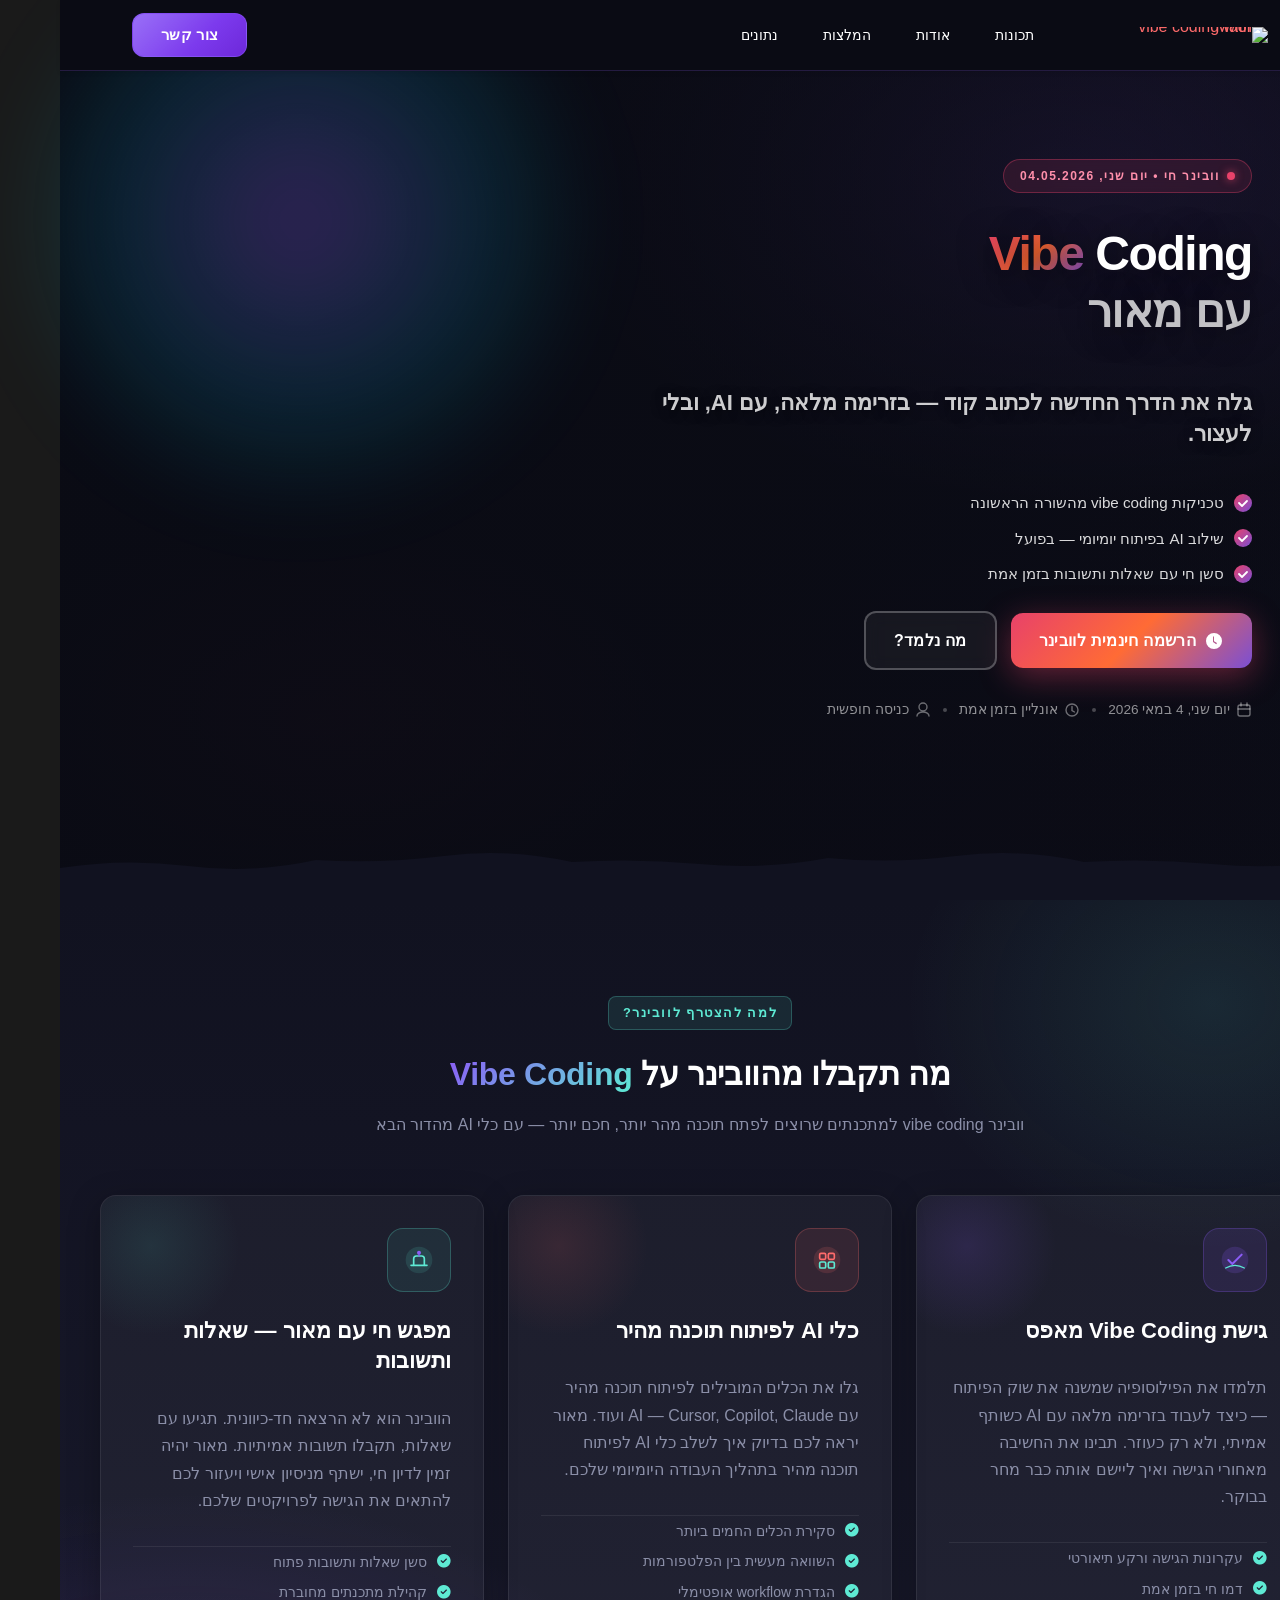
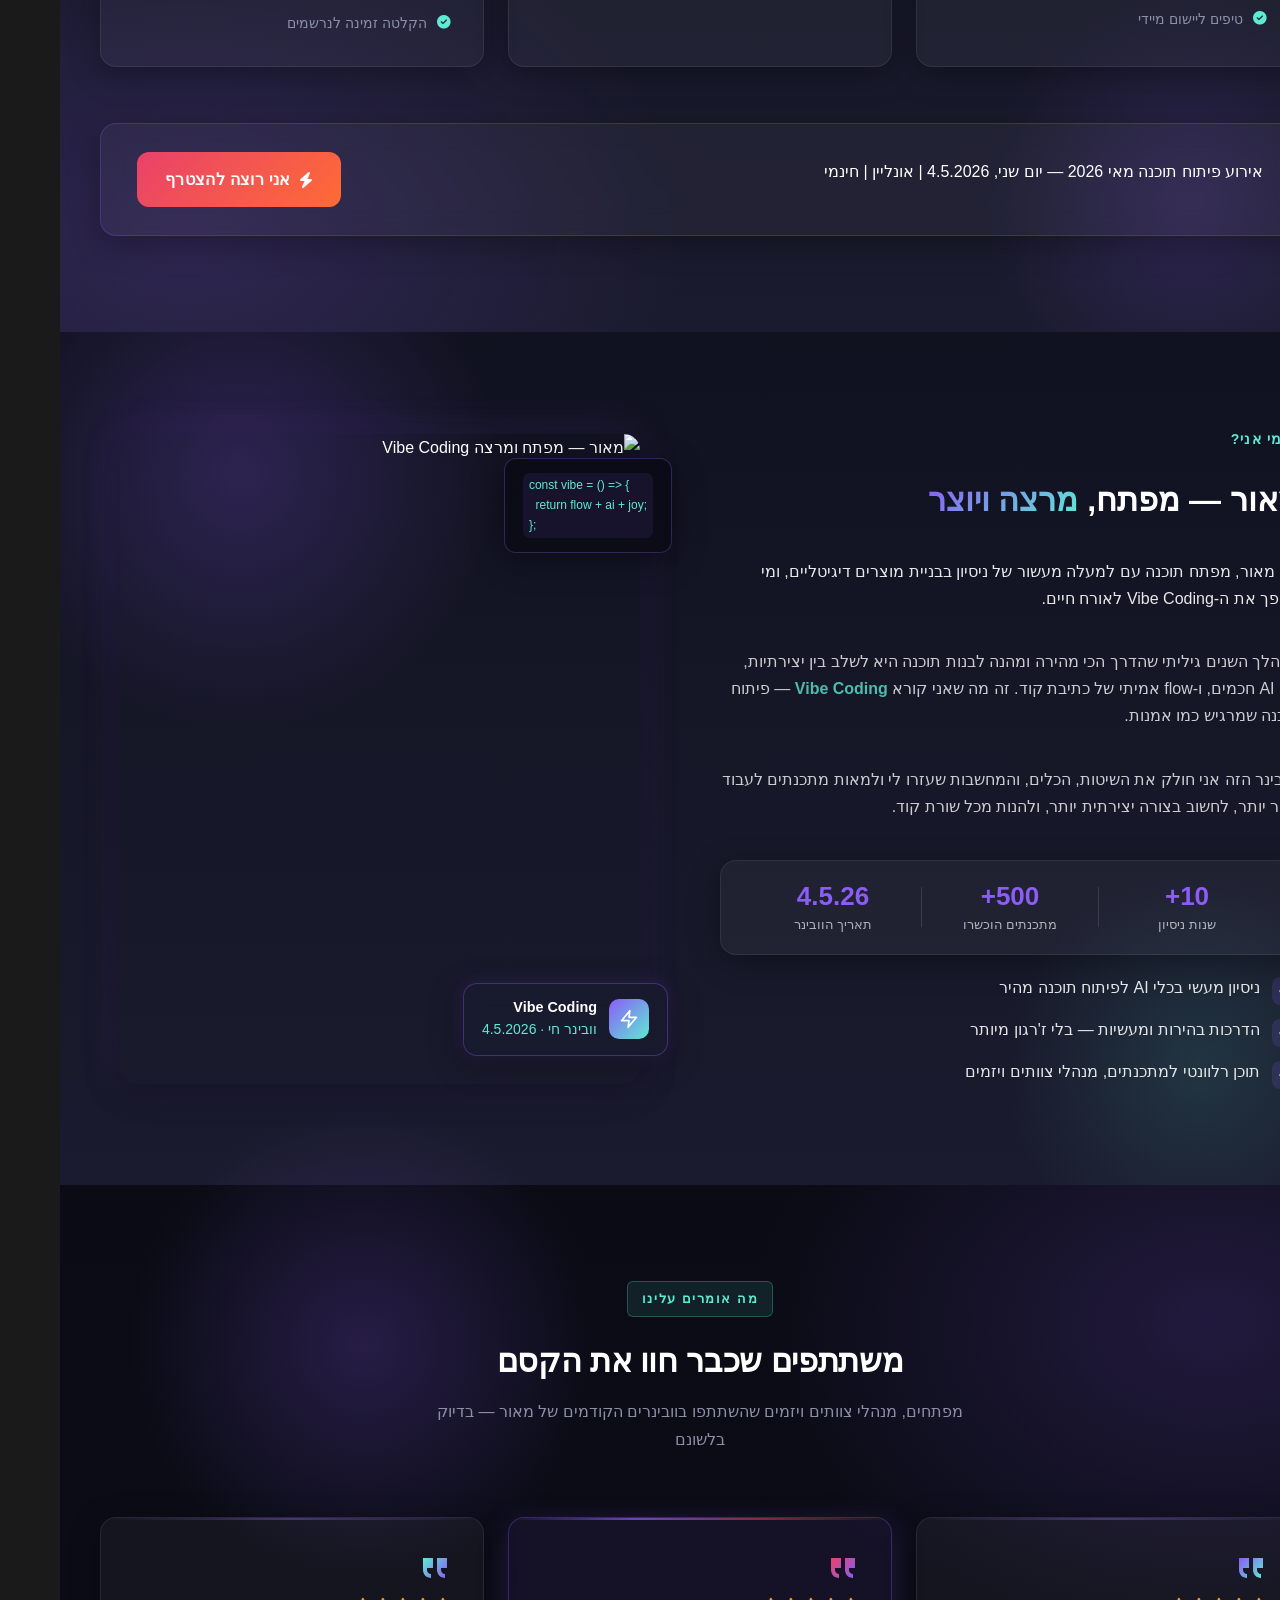
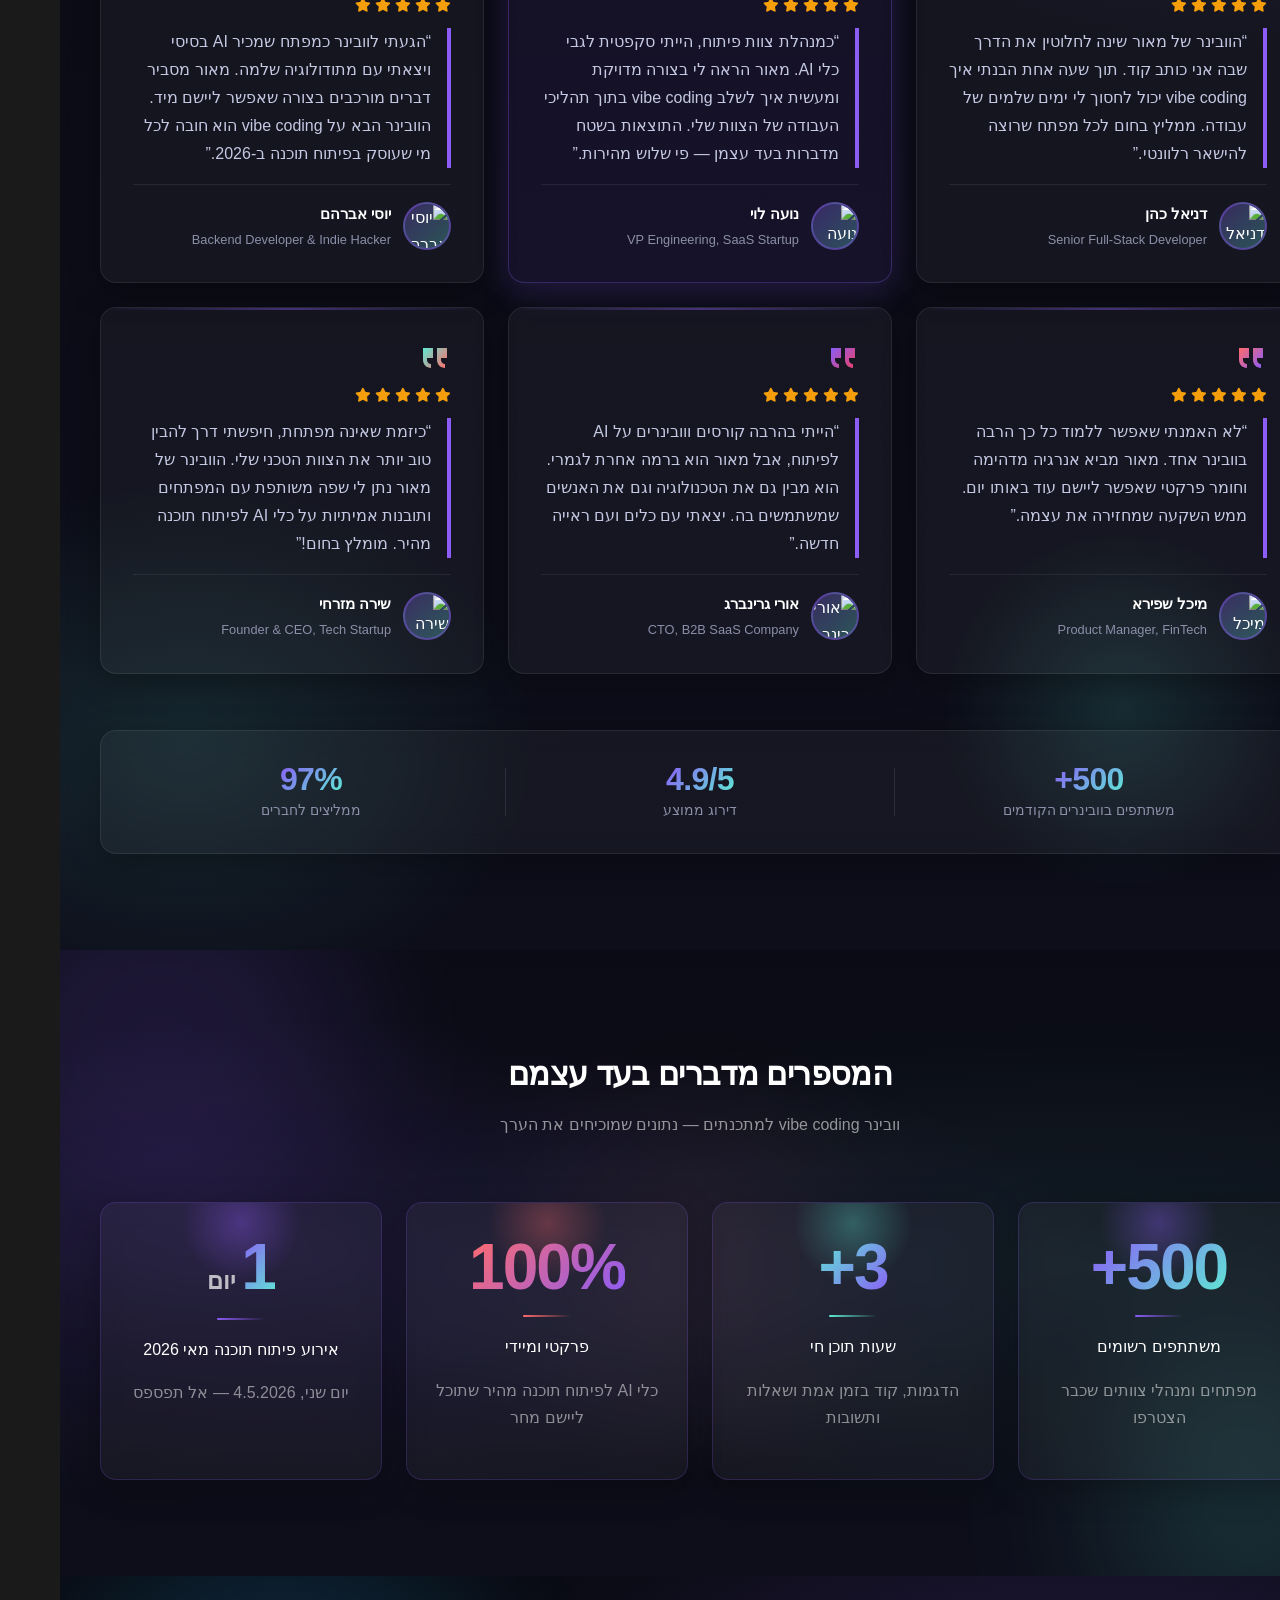
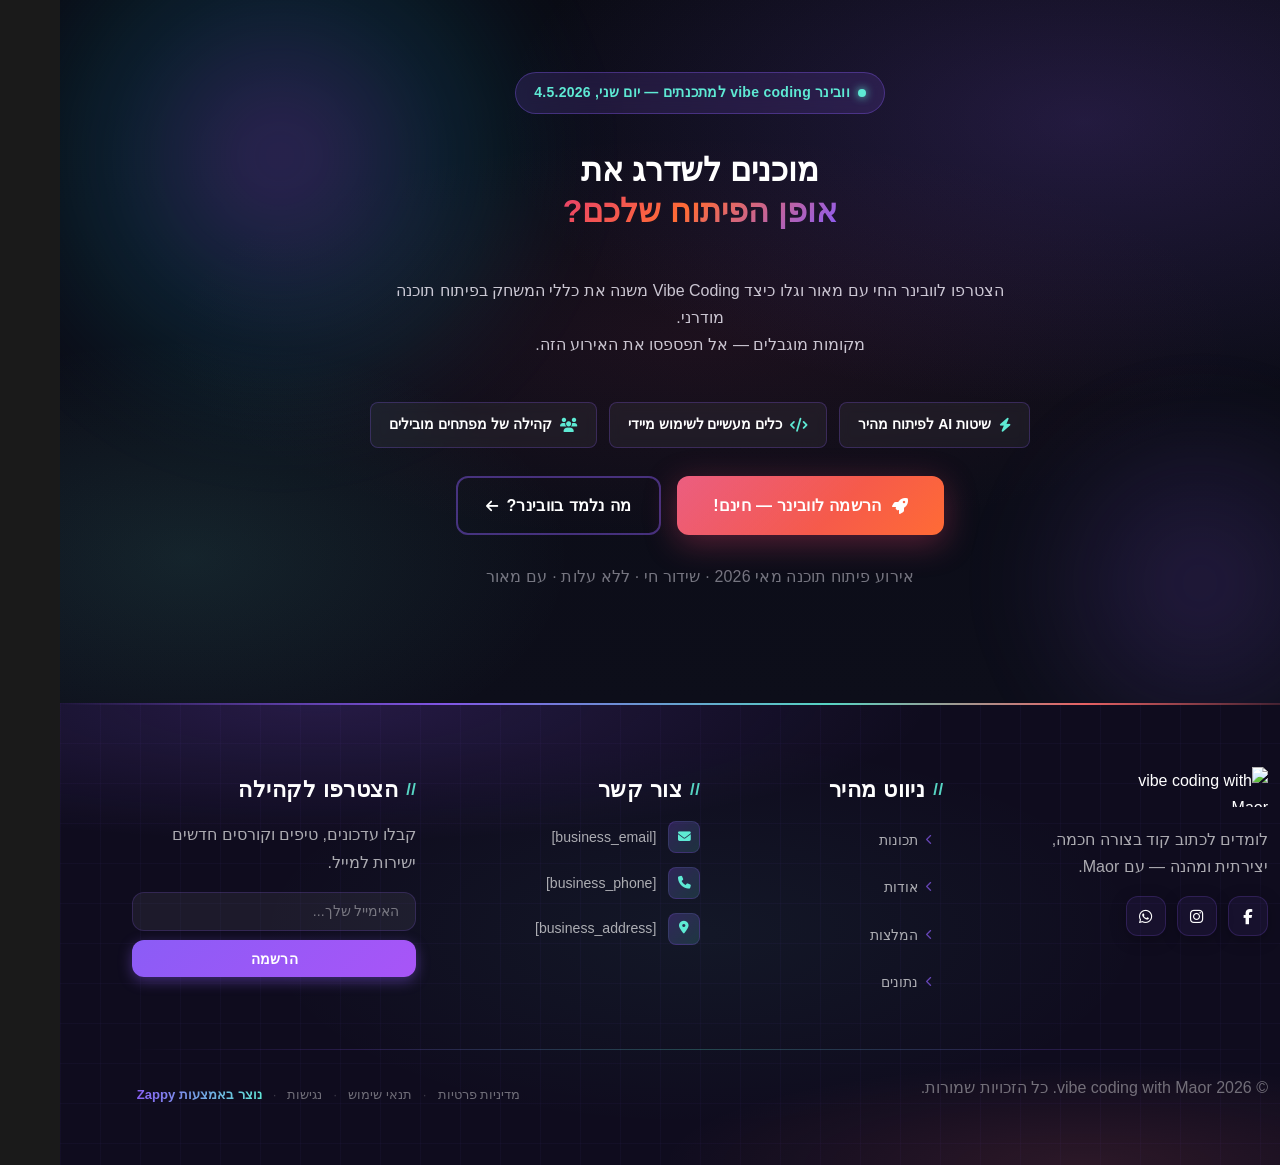
==== index.html @ a0b82d30 "Background sync: Progressive GitHub Sync" ====
<!DOCTYPE html>
<html lang="he" dir="rtl">
<head>
    <meta charset="UTF-8">
    <meta name="viewport" content="width=device-width, initial-scale=1.0">
    <meta name="robots" content="index, follow">
    <title>וובינר vibe coding למתכנתים — vibe coding with Maor</title>
    <meta name="description" content="A landing page for a live online webinar about &#39;Vibe Coding&#39; — a modern, trending approach to software development. The event takes place on Monday, May 4th, 20">
    <meta name="keywords" content="וובינר vibe coding למתכנתים, אירוע פיתוח תוכנה מאי 2026, וובינר פיתוח תוכנה למנהלי צוותים, כלי AI לפיתוח תוכנה מהיר">
    
    <!-- Favicons -->
    <link rel="icon" type="image/x-icon" href="/assets/favicon.ico">
    <link rel="icon" type="image/png" sizes="16x16" href="/assets/favicon-16x16.png">
    <link rel="icon" type="image/png" sizes="32x32" href="/assets/favicon-32x32.png">
    <link rel="icon" type="image/png" sizes="48x48" href="/assets/favicon-48x48.png">
    <link rel="icon" type="image/png" sizes="192x192" href="/assets/favicon-192x192.png">
    <link rel="icon" type="image/png" sizes="512x512" href="/assets/favicon-512x512.png">
    <link rel="apple-touch-icon" href="/assets/apple-touch-icon.png">
    <!-- Zappy Analytics -->
<script>
(function() {
  'use strict';
  
  // Configuration
  var config = {
    websiteId: 'ad35ed98-15ad-4f8e-ae7e-b44e70e7b2c0',
    apiUrl: 'https://qaapi.zappy5.com/api/analytics/track',
    sessionDuration: 30 * 60 * 1000, // 30 minutes
    visitorDuration: 30 * 24 * 60 * 60 * 1000, // 30 days
    trackPageViews: true,
    trackClicks: true,
    trackFormSubmissions: true
  };
  
  // Generate or retrieve persistent visitor ID (30 days)
  function getVisitorId() {
    var visitorKey = 'zappy_visitor_' + config.websiteId;
    var visitor = null;
    
    try {
      visitor = localStorage.getItem(visitorKey);
      if (visitor) {
        var visitorData = JSON.parse(visitor);
        var now = Date.now();
        
        // Check if visitor ID is still valid (30 days)
        if (now - visitorData.created < config.visitorDuration) {
          // Update last seen timestamp
          visitorData.lastSeen = now;
          localStorage.setItem(visitorKey, JSON.stringify(visitorData));
          return visitorData.id;
        }
      }
    } catch (e) {
      console.warn('Zappy Analytics: LocalStorage not available');
    }
    
    // Generate new visitor ID
    var newVisitorId = 'zv_' + Date.now() + '_' + Math.random().toString(36).substr(2, 9);
    
    try {
      localStorage.setItem(visitorKey, JSON.stringify({
        id: newVisitorId,
        created: Date.now(),
        lastSeen: Date.now()
      }));
    } catch (e) {
      // Continue without local storage
    }
    
    return newVisitorId;
  }
  
  // Generate or retrieve session ID (30 minutes)
  function getSessionId() {
    var sessionKey = 'zappy_session_' + config.websiteId;
    var session = null;
    
    try {
      session = sessionStorage.getItem(sessionKey);
      if (session) {
        var sessionData = JSON.parse(session);
        var now = Date.now();
        
        // Check if session is still valid
        if (now - sessionData.timestamp < config.sessionDuration) {
          // Update timestamp
          sessionData.timestamp = now;
          sessionStorage.setItem(sessionKey, JSON.stringify(sessionData));
          return sessionData.id;
        }
      }
    } catch (e) {
      console.warn('Zappy Analytics: SessionStorage not available');
    }
    
    // Generate new session ID
    var newSessionId = 'zs_' + Date.now() + '_' + Math.random().toString(36).substr(2, 9);
    
    try {
      sessionStorage.setItem(sessionKey, JSON.stringify({
        id: newSessionId,
        timestamp: Date.now()
      }));
    } catch (e) {
      // Continue without session storage
    }
    
    return newSessionId;
  }
  
  var visitorId = getVisitorId();
  var sessionId = getSessionId();
  
  // Track an event
  function trackEvent(eventType, data) {
    data = data || {};
    
    var eventData = {
      website_id: config.websiteId,
      event_type: eventType,
      page_path: window.location.pathname,
      referrer: document.referrer || 'direct',
      visitor_id: visitorId,
      session_id: sessionId,
      metadata: data
    };
    
    // Use sendBeacon if available (better for page unload events)
    if (navigator.sendBeacon) {
      var blob = new Blob([JSON.stringify(eventData)], { type: 'application/json' });
      navigator.sendBeacon(config.apiUrl, blob);
    } else {
      // Fallback to fetch
      fetch(config.apiUrl, {
        method: 'POST',
        headers: {
          'Content-Type': 'application/json'
        },
        body: JSON.stringify(eventData),
        keepalive: true
      }).catch(function(error) {
        console.warn('Zappy Analytics: Failed to track event', error);
      });
    }
  }
  
  // Track page view
  if (config.trackPageViews) {
    trackEvent('pageview', {
      title: document.title,
      url: window.location.href
    });
  }
  
  // Track clicks on important elements
  if (config.trackClicks) {
    document.addEventListener('click', function(e) {
      var target = e.target;
      
      // Track button clicks (counted as actions)
      if (target.tagName === 'BUTTON' || target.closest('button')) {
        var button = target.tagName === 'BUTTON' ? target : target.closest('button');
        trackEvent('click', {
          element: 'button',
          text: button.textContent.trim().substring(0, 100),
          id: button.id || null,
          class: button.className || null
        });
      }
      
      // Track link clicks (navigation - not counted as actions)
      else if (target.tagName === 'A' || target.closest('a')) {
        var link = target.tagName === 'A' ? target : target.closest('a');
        trackEvent('navigation', {
          element: 'link',
          text: link.textContent.trim().substring(0, 100),
          href: link.href,
          external: link.hostname !== window.location.hostname
        });
      }
    }, true);
  }
  
  // Track form submissions
  if (config.trackFormSubmissions) {
    document.addEventListener('submit', function(e) {
      var form = e.target;
      
      trackEvent('form_submit', {
        form_id: form.id || null,
        form_name: form.name || null,
        form_action: form.action || null,
        form_method: form.method || 'GET'
      });
    }, true);
  }
  
  // Track time on page (send on page unload)
  var pageLoadTime = Date.now();
  
  window.addEventListener('beforeunload', function() {
    var timeOnPage = Math.floor((Date.now() - pageLoadTime) / 1000); // in seconds
    
    trackEvent('page_unload', {
      time_on_page: timeOnPage,
      page_path: window.location.pathname
    });
  });
  
  // Expose tracking function globally for custom events
  window.zappyAnalytics = {
    track: trackEvent,
    getVisitorId: function() { return visitorId; },
    getSessionId: function() { return sessionId; }
  };
  
})();
</script>
<!-- End Zappy Analytics -->
    <meta property="og:title" content="וובינר vibe coding למתכנתים — vibe coding with Maor">
    <meta property="og:description" content="A landing page for a live online webinar about &#39;Vibe Coding&#39; — a modern, trending approach to software development. The event takes place on Monday, May 4th, 20">
    <meta name="twitter:card" content="summary_large_image">
    <meta name="twitter:title" content="וובינר vibe coding למתכנתים — vibe coding with Maor">
    <meta name="twitter:description" content="A landing page for a live online webinar about &#39;Vibe Coding&#39; — a modern, trending approach to software development. The event takes place on Monday, May 4th, 20">
    <meta property="og:type" content="website">
  <meta property="og:locale" content="he_IL">
  
  
  
  
  
  <link rel="stylesheet" href="https://cdnjs.cloudflare.com/ajax/libs/font-awesome/6.4.0/css/all.min.css">

    <!-- Favicons -->
    <link rel="icon" type="image/x-icon" href="/assets/favicon.ico">
    <link rel="icon" type="image/png" sizes="16x16" href="/assets/favicon-16x16.png">
    <link rel="icon" type="image/png" sizes="32x32" href="/assets/favicon-32x32.png">
    <link rel="icon" type="image/png" sizes="48x48" href="/assets/favicon-48x48.png">
    <link rel="icon" type="image/png" sizes="192x192" href="/assets/favicon-192x192.png">
    <link rel="icon" type="image/png" sizes="512x512" href="/assets/favicon-512x512.png">
    <link rel="apple-touch-icon" href="/assets/apple-touch-icon.png">
    <!-- Cookie Consent -->
    <link rel="stylesheet" href="https://cdn.jsdelivr.net/npm/vanilla-cookieconsent@3/dist/cookieconsent.css">
    <script src="https://cdn.jsdelivr.net/npm/vanilla-cookieconsent@3/dist/cookieconsent.umd.js"></script>
    <!-- Mickidum Accessibility Toolbar -->
    <script src="https://cdn.jsdelivr.net/gh/mickidum/acc_toolbar/acctoolbar/acctoolbar.min.js"></script>
    <link rel="stylesheet" href="/styles.css">

    <style id="zappy-dropdown-submenu-styles">
      /* ========== DESKTOP DROPDOWN SUBMENU STYLES ========== */
      /* Base styles for dropdown submenus - parent must be positioned */
      .nav-menu li:has(.sub-menu), nav li:has(.sub-menu), .navbar li:has(.sub-menu), #navMenu li:has(.sub-menu) { position: relative; }
      /* Submenu base - hidden by default */
      .nav-menu .sub-menu, nav .sub-menu, .navbar .sub-menu, #navMenu .sub-menu { display: block !important; position: absolute !important; top: 100%; left: 0; min-width: 220px; background: white; border-radius: 8px; box-shadow: 0 8px 25px rgba(0,0,0,0.15); padding: 8px 0; opacity: 0; visibility: hidden; transform: translateY(10px); transition: all 0.3s ease; z-index: 1000; list-style: none; pointer-events: none; }
      /* CRITICAL: Desktop hover styles to show dropdown */
      .nav-menu li:hover > .sub-menu, nav li:hover > .sub-menu, .navbar li:hover > .sub-menu, #navMenu li:hover > .sub-menu { opacity: 1 !important; visibility: visible !important; transform: translateY(0) !important; pointer-events: auto !important; }
      /* Submenu item styling */
      .sub-menu li { list-style: none; margin: 0; padding: 0; }
      .sub-menu a { display: block !important; padding: 10px 16px !important; color: var(--text-dark, #333) !important; font-weight: 500; text-decoration: none; white-space: nowrap; transition: background-color 0.2s; }
      .sub-menu .zappy-nav-child > a { padding-left: 28px !important; font-size: 0.9em !important; opacity: 0.85 !important; }
      [dir="rtl"] .sub-menu .zappy-nav-child > a, html[lang="he"] .sub-menu .zappy-nav-child > a, html[lang="ar"] .sub-menu .zappy-nav-child > a { padding-left: 10px !important; padding-right: 28px !important; }
      .sub-menu .zappy-nav-parent > a { font-weight: 600 !important; }
      .sub-menu a:hover { background-color: #f5f5f5; }
      /* RTL (Hebrew/Arabic) dropdown positioning */
      [dir="rtl"] .nav-menu .sub-menu, [dir="rtl"] nav .sub-menu, [dir="rtl"] .navbar .sub-menu, html[lang="he"] .nav-menu .sub-menu, html[lang="he"] nav .sub-menu, html[lang="he"] .navbar .sub-menu, html[lang="ar"] .nav-menu .sub-menu, html[lang="ar"] nav .sub-menu, html[lang="ar"] .navbar .sub-menu { left: auto !important; right: 0 !important; }
      /* Hide empty dropdown menus (exclude catalog sub-menus that use <a> children instead of <li>) */
      .sub-menu:empty, .sub-menu:not(:has(li:not(.zappy-hidden-menu-item))):not(:has(> a)), .sub-menu:not(:has(li)):not(:has(> a)) { display: none !important; opacity: 0 !important; visibility: hidden !important; pointer-events: none !important; }
      /* Desktop: show submenu on Menu Group hover */
      li:has(.menu-group-title):hover > .sub-menu { opacity: 1 !important; visibility: visible !important; transform: translateY(0) !important; pointer-events: auto !important; }
      /* Menu Group title styling */
      .nav-menu > li > .menu-group-title, #navMenu > li > .menu-group-title { display: inline-block; padding: 0.5rem 1rem; cursor: default; user-select: none; }
      
      /* ========== MOBILE SUBMENU STYLES ========== */
      @media (max-width: 768px) {
        .nav-menu .sub-menu, nav .sub-menu, .navbar .sub-menu, #navMenu .sub-menu { position: static !important; transform: none !important; box-shadow: none !important; background: transparent !important; max-height: 0; overflow: hidden; opacity: 0; visibility: hidden; transition: max-height 0.3s ease, opacity 0.3s ease; padding: 0 !important; border-radius: 0 !important; }
        .navbar .sub-menu.mobile-expanded, .nav-menu .sub-menu.mobile-expanded, #navMenu .sub-menu.mobile-expanded { max-height: none !important; overflow-y: visible !important; opacity: 1 !important; visibility: visible !important; padding: 8px 0 8px 16px !important; }
        [dir="rtl"] .sub-menu.mobile-expanded, html[lang="he"] .sub-menu.mobile-expanded { padding: 8px 16px 8px 0 !important; }
        /* Disable hover behavior on mobile */
        .nav-menu li:hover > .sub-menu, nav li:hover > .sub-menu, .navbar li:hover > .sub-menu, #navMenu li:hover > .sub-menu { opacity: 0; visibility: hidden; pointer-events: none; }
        .nav-menu li > .sub-menu.mobile-expanded, nav li > .sub-menu.mobile-expanded, .navbar li > .sub-menu.mobile-expanded, #navMenu li > .sub-menu.mobile-expanded { opacity: 1 !important; visibility: visible !important; pointer-events: auto !important; }
        .nav-menu li:has(.sub-menu), nav li:has(.sub-menu), .navbar li:has(.sub-menu), #navMenu li:has(.sub-menu) { display: flex !important; flex-wrap: wrap !important; align-items: center !important; position: relative !important; min-height: 44px !important; }
        .nav-menu li:has(.sub-menu) > a, nav li:has(.sub-menu) > a, .navbar li:has(.sub-menu) > a, #navMenu li:has(.sub-menu) > a { flex: 1 !important; min-width: 0 !important; }
        .nav-menu li:has(.sub-menu) > .menu-group-title, nav li:has(.sub-menu) > .menu-group-title, .navbar li:has(.sub-menu) > .menu-group-title, #navMenu li:has(.sub-menu) > .menu-group-title { flex: 1 !important; min-width: 0 !important; padding: 0 !important; line-height: inherit !important; }
        .nav-menu li:has(.sub-menu) > .sub-menu, nav li:has(.sub-menu) > .sub-menu, .navbar li:has(.sub-menu) > .sub-menu, #navMenu li:has(.sub-menu) > .sub-menu { flex-basis: 100% !important; width: 100% !important; }
        .nav-menu li:has(.sub-menu) > a [class*="chevron"], .nav-menu li:has(.sub-menu) > a [class*="arrow"], .nav-menu li:has(.sub-menu) > a .fa-chevron-down, .nav-menu li:has(.sub-menu) > a .fa-angle-down, nav li:has(.sub-menu) > a [class*="chevron"], nav li:has(.sub-menu) > a [class*="arrow"], #navMenu li:has(.sub-menu) > a [class*="chevron"], #navMenu li:has(.sub-menu) > a [class*="arrow"] { display: none !important; visibility: hidden !important; }
        .mobile-submenu-toggle { display: flex !important; align-items: center !important; justify-content: center !important; width: 44px !important; height: auto !important; background: transparent !important; border: none !important; cursor: pointer !important; color: var(--text-dark) !important; position: static !important; flex-shrink: 0 !important; align-self: stretch !important; z-index: 2 !important; padding: 0 !important; margin: 0 !important; }
        .mobile-submenu-toggle::after { content: '' !important; width: 0 !important; height: 0 !important; border-left: 6px solid transparent !important; border-right: 6px solid transparent !important; border-top: 7px solid currentColor !important; transition: transform 0.3s ease !important; }
        .mobile-submenu-toggle.expanded::after { transform: rotate(180deg) !important; }
        .sub-menu a { padding: 10px 0 !important; display: block !important; color: var(--text-dark) !important; white-space: normal !important; }
        .sub-menu .zappy-nav-child > a { padding-left: 28px !important; font-size: 0.9em !important; opacity: 0.85 !important; }
        [dir="rtl"] .sub-menu .zappy-nav-child > a, html[lang="he"] .sub-menu .zappy-nav-child > a, html[lang="ar"] .sub-menu .zappy-nav-child > a { padding-left: 0 !important; padding-right: 28px !important; }
        .sub-menu .zappy-nav-parent > a { font-weight: 600 !important; }
        .nav-menu.active, #navMenu.active { max-width: 100vw !important; overflow-x: hidden !important; box-sizing: border-box !important; }
        .navbar .sub-menu li a, nav.navbar .sub-menu li a, .zappy-products-dropdown .sub-menu a { color: var(--text-dark) !important; }
      }
      @media (min-width: 769px) { .mobile-submenu-toggle { display: none !important; } }
    </style>

    <style id="zappy-widget-visibility">
      #mic-access-tool-general-button, .mic-access-tool-general-button,
      #mic-init-access-tool .mic-access-tool-general-button, #mic-init-access-tool #mic-access-tool-general-button,
      ._access-icon, #mic-access-tool-box, .mic-access-tool-box,
      #mic-init-access-tool #mic-access-tool-box, div[id*="mic-access-tool-box"], ._access-menu {
        display: none !important; visibility: hidden !important; opacity: 0 !important; pointer-events: none !important;
      }
    </style>
</head>
<body>

  <nav class="navbar" dir="rtl">
  <button class="mobile-toggle" id="mobileToggle" aria-label="Menu">
    <svg class="hamburger-icon" width="24" height="24" viewBox="0 0 24 24" fill="none">
      <path d="M3 12h18M3 6h18M3 18h18" stroke="currentColor" stroke-width="2" stroke-linecap="round"></path>
    </svg>
    <svg class="close-icon" width="24" height="24" viewBox="0 0 24 24" fill="none" style="display: none;">
      <path d="M18 6L6 18M6 6l12 12" stroke="currentColor" stroke-width="2" stroke-linecap="round"></path>
    </svg>
  </button>

  <button class="phone-header-btn" data-phone="" aria-label="Call">
    <svg width="20" height="20" viewBox="0 0 24 24" fill="currentColor">
      <path d="M22 16.92v3a2 2 0 0 1-2.18 2 19.79 19.79 0 0 1-8.63-3.07 19.5 19.5 0 0 1-6-6 19.79 19.79 0 0 1-3.07-8.67A2 2 0 0 1 4.11 2h3a2 2 0 0 1 2 1.72 12.84 12.84 0 0 0 .7 2.81 2 2 0 0 1-.45 2.11L8.09 9.91a16 16 0 0 0 6 6l1.27-1.27a2 2 0 0 1 2.11-.45 12.84 12.84 0 0 0 2.81.7A2 2 0 0 1 22 16.92z"></path>
    </svg>
  </button>

  <div class="nav-container">
    <div class="nav-right-group"><div class="nav-brand">
      <a href="/" class="logo-link">
        <img src="/assets/vibe-coding-with-maor-logo.webp" alt="vibe coding with Maor" class="logo">
      </a>
    </div><ul class="nav-menu" id="navMenu"><li><a href="#features">תכונות</a></li><li><a href="#about">אודות</a></li><li><a href="#testimonials">המלצות</a></li><li><a href="#stats">נתונים</a></li></ul></div>

    

    <div class="nav-cta-container">
      <a href="#cta" class="nav-cta-btn">צור קשר</a>
    </div>
  </div>
</nav>
<script>

// Navbar Mobile Menu Toggle and Contrast Fix
(function() {
  // Use 'load' event instead of 'DOMContentLoaded' to ensure we run AFTER all other scripts
  window.addEventListener('load', function() {
    
    // FIX MOBILE BUTTON CONTRAST
    // Detect navbar background color and apply contrasting color to mobile buttons
    const navbar = document.querySelector('.navbar, nav, header');
    if (!navbar) {
      console.log('[Navbar] Navbar element not found');
      return;
    }
    
    // DECLARE VARIABLES EARLY to avoid Temporal Dead Zone errors
    // These are used in multiple places below
    let mobileToggle = document.getElementById('mobileToggle') ||
                       document.querySelector('.mobile-toggle') ||
                       document.querySelector('.hamburger') ||
                       document.querySelector('.hamburger-menu') ||
                       document.querySelector('.menu-toggle') ||
                       document.querySelector('.burger-menu') ||
                       document.querySelector('[aria-label="Menu"]') ||
                       document.querySelector('[aria-label="תפריט"]');
    
    const phoneBtn = document.querySelector('.phone-header-btn');
    
    const computedStyle = window.getComputedStyle(navbar);
    let bgColor = computedStyle.backgroundColor;
    
    console.log('[Navbar] Initial navbar background:', bgColor);
    
    // Check if background is transparent or rgba with 0 alpha
    const isTransparent = bgColor === 'transparent' || 
                         bgColor === 'rgba(0, 0, 0, 0)' ||
                         (bgColor.startsWith('rgba') && bgColor.includes(', 0)'));
    
    if (isTransparent) {
      // Check for background-image or gradient
      const bgImage = computedStyle.backgroundImage;
      if (bgImage && bgImage !== 'none') {
        console.log('[Navbar] Navbar has background image/gradient, using dark text');
        bgColor = 'rgb(240, 240, 240)'; // Assume light background
      } else {
        // Transparent navbar - check body background
        const bodyBg = window.getComputedStyle(document.body).backgroundColor;
        console.log('[Navbar] Navbar transparent, using body background:', bodyBg);
        bgColor = bodyBg;
      }
    }
    
    // Calculate luminance to determine if background is light or dark
    const rgb = bgColor.match(/\d+/g);
    if (rgb && rgb.length >= 3) {
      const r = parseInt(rgb[0]);
      const g = parseInt(rgb[1]);
      const b = parseInt(rgb[2]);
      const luminance = (0.299 * r + 0.587 * g + 0.114 * b) / 255;
      
      // Mobile button colors are set by Claude's AI-generated CSS (same as .nav-menu a)
      // No dynamic color overrides needed - colors come from the generated navbar CSS
      console.log('[Navbar] Mobile button colors preserved from Claude CSS (luminance:', luminance.toFixed(2) + ')');
      
      // FIX ICON SIZES - Ensure SVGs are properly sized and visible
      // INJECT CRITICAL CSS TO OVERRIDE ANY CONFLICTING RULES
      const criticalCSS = document.createElement('style');
      criticalCSS.id = 'zappy-mobile-nav-fix';
      const htmlLang = document.documentElement.lang || 'en';
      const htmlDir = document.documentElement.dir || 'ltr';
      // Check both dir attribute AND lang for RTL detection
      // dir="rtl" is the most reliable indicator
      const isRTL = htmlDir === 'rtl' || htmlLang === 'he' || htmlLang === 'ar';
      
      criticalCSS.textContent = `
        /* Hide mobile buttons on desktop, show only on mobile */
        @media (min-width: 769px) {
          .mobile-toggle,
          .phone-header-btn {
            display: none !important;
          }
        }
        
        /* Show and position mobile buttons correctly on mobile */
        @media (max-width: 768px) {
          .mobile-toggle,
          .phone-header-btn {
            position: absolute !important;
            top: 50% !important;
            transform: translateY(-50%) !important;
            z-index: 1001 !important;
            display: flex !important;
            align-items: center !important;
            justify-content: center !important;
            width: 36px !important;
            height: 36px !important;
            border-radius: 50% !important;
            border: none !important;
            cursor: pointer !important;
            padding: 6px !important;
            background: none !important;
            color: var(--nav-text, var(--text-dark)) !important;
          }
          
          /* LTR positioning (default): hamburger LEFT, phone RIGHT */
          html:not([dir="rtl"]):not([lang="he"]):not([lang="ar"]) .mobile-toggle,
          html[dir="ltr"] .mobile-toggle {
            left: 12px !important;
            right: auto !important;
          }
          html:not([dir="rtl"]):not([lang="he"]):not([lang="ar"]) .phone-header-btn,
          html[dir="ltr"] .phone-header-btn {
            right: 12px !important;
            left: auto !important;
          }
          
          /* RTL positioning: hamburger RIGHT, phone LEFT */
          html[dir="rtl"] .mobile-toggle,
          html[lang="he"] .mobile-toggle,
          html[lang="ar"] .mobile-toggle {
            right: 12px !important;
            left: auto !important;
          }
          html[dir="rtl"] .phone-header-btn,
          html[lang="he"] .phone-header-btn,
          html[lang="ar"] .phone-header-btn {
            left: 12px !important;
            right: auto !important;
          }
          
          /* CRITICAL: Ensure nav-container has min-height on mobile */
          /* All children are positioned absolutely/fixed on mobile, so height:auto collapses to 0 */
          .nav-container {
            min-height: 70px !important;
            position: relative !important;
          }
          
          /* Ensure SVG icons are properly sized and inherit color */
          .mobile-toggle svg,
          .phone-header-btn svg {
            width: 24px !important;
            height: 24px !important;
            /* Don't force display - let JavaScript control hamburger/close toggle */
          }
          
          /* Reset nav-cta-container on mobile - remove desktop box-shadow/padding */
          /* that creates a visible ghost box when CTA button is hidden */
          .nav-cta-container {
            box-shadow: none !important;
            padding: 0 !important;
          }
          
          /* Hide nav-cta-container entirely on mobile when there's no lang-switcher */
          /* (only the CTA button is inside, and it's hidden on mobile) */
          .nav-cta-container:not(:has(.lang-switcher)) {
            display: none !important;
          }
          
          /* CRITICAL: Prevent hero image fade gradient from bleeding over headline text */
          /* The .image-fade-gradient has bottom: -30px (extends below parent) */
          /* On mobile stacked layout, this overlaps the h1 text below the image */
          .hero-image-column {
            overflow: hidden !important;
          }
          .image-fade-gradient {
            bottom: 0 !important;
          }
          
          /* Hide desktop language switcher on mobile - hamburger menu handles it */
          /* High specificity to override stored CSS */
          .lang-switcher,
          .nav-cta-container .lang-switcher,
          .nav-container .lang-switcher,
          .navbar .lang-switcher,
          .navbar .nav-cta-container .lang-switcher {
            display: none !important;
          }
        }
      `;
      
      // Remove existing fix if present and inject new one
      const existing = document.getElementById('zappy-mobile-nav-fix');
      if (existing) existing.remove();
      document.head.appendChild(criticalCSS);
      
      console.log('[Navbar] Critical CSS injected for mobile nav positioning');
      
      // ONLY apply inline positioning styles on mobile viewport
      // On desktop, the CSS handles hiding these buttons with display: none
      // Inline styles were breaking desktop layout by overriding CSS
      const isMobileViewport = window.innerWidth <= 768;
      
      if (mobileToggle) {
        // Icon sizing applies to all viewports for consistency
        const hamburgerIcon = mobileToggle.querySelector('.hamburger-icon');
        const closeIcon = mobileToggle.querySelector('.close-icon');
        
        if (hamburgerIcon) {
          hamburgerIcon.style.setProperty('width', '24px', 'important');
          hamburgerIcon.style.setProperty('height', '24px', 'important');
          hamburgerIcon.style.setProperty('display', 'block', 'important'); // Show hamburger by default
        }
        if (closeIcon) {
          closeIcon.style.setProperty('width', '24px', 'important');
          closeIcon.style.setProperty('height', '24px', 'important');
          closeIcon.style.setProperty('display', 'none', 'important'); // Hide close icon by default
        }
        
        // ONLY set positioning inline styles on mobile
        if (isMobileViewport) {
          mobileToggle.style.setProperty('position', 'absolute', 'important');
          mobileToggle.style.setProperty('top', '50%', 'important');
          mobileToggle.style.setProperty('transform', 'translateY(-50%)', 'important');
          mobileToggle.style.setProperty('z-index', '1001', 'important');
          
          // Clear any inline left/right so CSS can take over based on html[dir]
          mobileToggle.style.removeProperty('left');
          mobileToggle.style.removeProperty('right');
          
          console.log('[Navbar] Mobile toggle positioning applied (mobile viewport)');
        } else {
          // On desktop, clear any positioning styles to let CSS handle it
          mobileToggle.style.removeProperty('position');
          mobileToggle.style.removeProperty('top');
          mobileToggle.style.removeProperty('transform');
          mobileToggle.style.removeProperty('z-index');
          mobileToggle.style.removeProperty('left');
          mobileToggle.style.removeProperty('right');
          console.log('[Navbar] Desktop viewport - cleared mobile toggle inline positioning');
        }
      }
      
      if (phoneBtn) {
        // Icon sizing applies to all viewports
        const phoneIcon = phoneBtn.querySelector('svg');
        if (phoneIcon) {
          phoneIcon.style.width = '24px';
          phoneIcon.style.height = '24px';
          phoneIcon.setAttribute('width', '24');
          phoneIcon.setAttribute('height', '24');
        }
        
        // ONLY set positioning inline styles on mobile
        if (isMobileViewport) {
          phoneBtn.style.setProperty('position', 'absolute', 'important');
          phoneBtn.style.setProperty('top', '50%', 'important');
          phoneBtn.style.setProperty('transform', 'translateY(-50%)', 'important');
          phoneBtn.style.setProperty('z-index', '1001', 'important');
          
          // Clear any inline left/right so CSS can take over based on html[dir]
          phoneBtn.style.removeProperty('left');
          phoneBtn.style.removeProperty('right');
          
          console.log('[Navbar] Phone button positioning applied (mobile viewport)');
        } else {
          // On desktop, clear any positioning styles to let CSS handle it
          phoneBtn.style.removeProperty('position');
          phoneBtn.style.removeProperty('top');
          phoneBtn.style.removeProperty('transform');
          phoneBtn.style.removeProperty('z-index');
          phoneBtn.style.removeProperty('left');
          phoneBtn.style.removeProperty('right');
          console.log('[Navbar] Desktop viewport - cleared phone button inline positioning');
        }
      }
    } else {
      console.log('[Navbar] Could not parse background color:', bgColor);
    }
    
    // MOBILE MENU TOGGLE
    // Re-query in case DOM changed (mobileToggle already declared at top of function)
    mobileToggle = document.getElementById('mobileToggle') ||
                   document.querySelector('.mobile-toggle') ||
                   document.querySelector('.hamburger') ||
                   document.querySelector('.hamburger-menu') ||
                   document.querySelector('.menu-toggle') ||
                   document.querySelector('.burger-menu') ||
                   document.querySelector('[aria-label="Menu"]') ||
                   document.querySelector('[aria-label="תפריט"]');
    
    // EXPANDED SEARCH: Find nav menu by ID or class
    const navMenu = document.getElementById('navMenu') ||
                  document.querySelector('.nav-menu') ||
                  document.querySelector('.nav-links') ||
                  document.querySelector('nav ul:not(.submenu)');
    
    if (!mobileToggle || !navMenu) {
      console.log('[Navbar] Mobile toggle or menu not found:', { toggle: !!mobileToggle, menu: !!navMenu });
      return;
    }
    
    // Ensure navMenu has ID for CSS targeting
    if (!navMenu.id) {
      navMenu.id = 'navMenu';
    }
    
    console.log('[Navbar] Initializing mobile menu...');
    
    // Remove any existing event listeners by cloning the button
    const newToggle = mobileToggle.cloneNode(true);
    mobileToggle.parentNode.replaceChild(newToggle, mobileToggle);
    
    // Toggle menu on button click - use newToggle now
    newToggle.addEventListener('click', function(e) {
      e.preventDefault();
      e.stopPropagation();
      
      const hamburgerIcon = this.querySelector('.hamburger-icon');
      const closeIcon = this.querySelector('.close-icon');
      const isActive = navMenu.classList.contains('active');
      
      if (isActive) {
        // Close menu
        navMenu.classList.remove('active');
        if (hamburgerIcon) hamburgerIcon.style.setProperty('display', 'block', 'important');
        if (closeIcon) closeIcon.style.setProperty('display', 'none', 'important');
        document.body.style.overflow = '';
        console.log('[Navbar] Menu closed');
      } else {
        // Open menu
        navMenu.classList.add('active');
        if (hamburgerIcon) hamburgerIcon.style.setProperty('display', 'none', 'important');
        if (closeIcon) closeIcon.style.setProperty('display', 'block', 'important');
        document.body.style.overflow = 'hidden';
        console.log('[Navbar] Menu opened');
      }
    });
    
    // Close menu when clicking nav links (but NOT dropdown toggles)
    const navLinks = navMenu.querySelectorAll('a');
    navLinks.forEach(function(link) {
      link.addEventListener('click', function() {
        // Don't close if it's a dropdown child (unless it's a real navigation link)
        if (this.getAttribute('href') === '#') return;
        
        const hamburgerIcon = newToggle.querySelector('.hamburger-icon');
        const closeIcon = newToggle.querySelector('.close-icon');
        
        navMenu.classList.remove('active');
        if (hamburgerIcon) hamburgerIcon.style.setProperty('display', 'block', 'important');
        if (closeIcon) closeIcon.style.setProperty('display', 'none', 'important');
        document.body.style.overflow = '';
        console.log('[Navbar] Menu closed (link clicked)');
      });
    });
    
    // DROPDOWN MENU TOGGLE (for mobile and touch devices)
    var dropdownToggles = navMenu.querySelectorAll('.dropdown-toggle');
    dropdownToggles.forEach(function(toggle) {
      toggle.addEventListener('click', function(e) {
        e.preventDefault();
        e.stopPropagation();
        var parent = this.closest('.nav-dropdown');
        if (!parent) return;
        
        // Close other open dropdowns at the same level
        var siblings = parent.parentNode.querySelectorAll('.nav-dropdown.open');
        siblings.forEach(function(sib) {
          if (sib !== parent) sib.classList.remove('open');
        });
        
        parent.classList.toggle('open');
        console.log('[Navbar] Dropdown toggled:', parent.classList.contains('open') ? 'open' : 'closed');
      });
    });
    
    // Close dropdowns when clicking outside
    document.addEventListener('click', function(e) {
      if (!e.target.closest('.nav-dropdown')) {
        var openDropdowns = document.querySelectorAll('.nav-dropdown.open');
        openDropdowns.forEach(function(dd) { dd.classList.remove('open'); });
      }
    });
    
    console.log('[Navbar] Dropdown handlers initialized for ' + dropdownToggles.length + ' dropdowns');
    
    // Phone button functionality (phoneBtn already declared at top of function)
    if (phoneBtn) {
      phoneBtn.addEventListener('click', function() {
        // Get phone number from placeholder in page or use default
        const phoneLinks = document.querySelectorAll('a[href^="tel:"]');
        const phoneNumber = phoneLinks.length > 0 
          ? phoneLinks[0].getAttribute('href').replace('tel:', '')
          : '[business_phone]';
        
        window.location.href = 'tel:' + phoneNumber;
        console.log('[Navbar] Phone button clicked');
      });
    }
    
    console.log('[Navbar] Mobile menu initialized successfully');
    
    // === WHATSAPP BUTTON VISIBILITY FIX ===
    // Ensure WhatsApp floating button is hidden on desktop and visible on mobile
    // IMPORTANT: Only target the floating button by its class, NOT generic wa.me links
    const handleWhatsAppVisibility = function() {
      const whatsappBtn = document.querySelector('.whatsapp-float');
      if (whatsappBtn) {
        const isDesktop = window.innerWidth >= 769;
        if (isDesktop) {
          whatsappBtn.style.setProperty('display', 'none', 'important');
          whatsappBtn.style.setProperty('visibility', 'hidden', 'important');
          whatsappBtn.style.setProperty('opacity', '0', 'important');
          whatsappBtn.style.setProperty('pointer-events', 'none', 'important');
          console.log('[WhatsApp] Button hidden on desktop');
        } else {
          whatsappBtn.style.removeProperty('display');
          whatsappBtn.style.removeProperty('visibility');
          whatsappBtn.style.removeProperty('opacity');
          whatsappBtn.style.removeProperty('pointer-events');
          console.log('[WhatsApp] Button visible on mobile');
        }
      }
    };
    
    // Run on load
    handleWhatsAppVisibility();
    
    // Run on resize with debouncing
    let resizeTimer;
    window.addEventListener('resize', function() {
      clearTimeout(resizeTimer);
      resizeTimer = setTimeout(handleWhatsAppVisibility, 100);
    });
  });
})();

</script>
  
  <main>
    <section class="index-hero-section" data-layout-spec="בית-hero" dir="rtl" data-hero-type="fullscreen-scrim">
  <!-- Background Image -->
  <div class="index-hero-bg-wrapper">
    <img data-hero-bg="true" class="index-hero-bg-img" data-placeholder="index-hero-image-1" data-context="A dramatic, immersive deep-space coding environment: a developer silhouetted against a massive monitor displaying vibrant purple and cyan code, with aurora-like glows of violet and rose emanating from the screen, dark background with floating code snippets and digital particles, cinematic and futuristic atmosphere, high contrast, editorial tech photography style" width="1200" height="700" src="/assets/site-index-hero-image-1.webp" alt="וובינר vibe coding עם מאור - סביבת פיתוח עתידנית">
  </div>

  <!-- Scrim Overlay -->
  <div class="index-hero-scrim" aria-hidden="true"></div>

  <!-- Aurora Glow Decorative Blob -->
  <div class="index-hero-aurora" aria-hidden="true"></div>

  <!-- Floating Code Lines Decoration -->
  <div class="index-hero-code-lines" aria-hidden="true">
    <svg data-no-icon-edit="true" aria-hidden="true" viewBox="0 0 320 420" fill="none" xmlns="http://www.w3.org/2000/svg" width="320" height="420">
      <text x="0" y="24" font-family="monospace" font-size="13" fill="#00D4FF" opacity="0.18">const vibe = () =&gt; {</text>
      <text x="0" y="48" font-family="monospace" font-size="13" fill="#00D4FF" opacity="0.14">  return creativity++;</text>
      <text x="0" y="72" font-family="monospace" font-size="13" fill="#00D4FF" opacity="0.18">};</text>
      <text x="0" y="108" font-family="monospace" font-size="13" fill="#7B4FD4" opacity="0.16">import { flow } from 'mind';</text>
      <text x="0" y="132" font-family="monospace" font-size="13" fill="#00D4FF" opacity="0.12">// build without limits</text>
      <text x="0" y="168" font-family="monospace" font-size="13" fill="#7B4FD4" opacity="0.14">async function ship() {</text>
      <text x="0" y="192" font-family="monospace" font-size="13" fill="#00D4FF" opacity="0.10">  await dream.code();</text>
      <text x="0" y="216" font-family="monospace" font-size="13" fill="#7B4FD4" opacity="0.14">}</text>
      <text x="0" y="252" font-family="monospace" font-size="13" fill="#E8426A" opacity="0.12">export default maor;</text>
      <text x="0" y="288" font-family="monospace" font-size="13" fill="#00D4FF" opacity="0.10">// Monday 04.05.2026</text>
      <text x="0" y="312" font-family="monospace" font-size="13" fill="#7B4FD4" opacity="0.14">while(learning) grow();</text>
    </svg>
  </div>

  <!-- Hero Content -->
  <div class="index-hero-container">
    <div class="index-hero-content">

      <!-- Event Badge -->
      <div class="index-hero-badge">
        <span class="index-hero-badge-dot" aria-hidden="true"></span>
        <span>וובינר חי • יום שני, 04.05.2026</span>
      </div>

      <!-- Main Headline -->
      <h1 class="index-hero-title">
        <span class="index-hero-title-vibe">Vibe</span>
        <span class="index-hero-title-coding"> Coding</span>
        <br>
        <span class="index-hero-title-with">עם מאור</span>
      </h1>

      <!-- Subtitle -->
      <h3 class="index-hero-subtitle">
        גלה את הדרך החדשה לכתוב קוד — בזרימה מלאה, עם AI, ובלי לעצור.
      </h3>

      <!-- Value Props -->
      <ul class="index-hero-props" role="list">
        <li>
          <svg data-element-type="icon" data-icon-type="svg" width="18" height="18" viewBox="0 0 18 18" fill="none" xmlns="http://www.w3.org/2000/svg" aria-hidden="true"><circle cx="9" cy="9" r="9" fill="url(#vp1)"></circle><path d="M5 9l3 3 5-5" stroke="#fff" stroke-width="1.8" stroke-linecap="round" stroke-linejoin="round"></path><defs><linearGradient id="vp1" x1="0" y1="0" x2="18" y2="18" gradientUnits="userSpaceOnUse"><stop stop-color="#E8426A"></stop><stop offset="1" stop-color="#7B4FD4"></stop></linearGradient></defs></svg>
          <span>טכניקות vibe coding מהשורה הראשונה</span>
        </li>
        <li>
          <svg data-element-type="icon" data-icon-type="svg" width="18" height="18" viewBox="0 0 18 18" fill="none" xmlns="http://www.w3.org/2000/svg" aria-hidden="true"><circle cx="9" cy="9" r="9" fill="url(#vp2)"></circle><path d="M5 9l3 3 5-5" stroke="#fff" stroke-width="1.8" stroke-linecap="round" stroke-linejoin="round"></path><defs><linearGradient id="vp2" x1="0" y1="0" x2="18" y2="18" gradientUnits="userSpaceOnUse"><stop stop-color="#E8426A"></stop><stop offset="1" stop-color="#7B4FD4"></stop></linearGradient></defs></svg>
          <span>שילוב AI בפיתוח יומיומי — בפועל</span>
        </li>
        <li>
          <svg data-element-type="icon" data-icon-type="svg" width="18" height="18" viewBox="0 0 18 18" fill="none" xmlns="http://www.w3.org/2000/svg" aria-hidden="true"><circle cx="9" cy="9" r="9" fill="url(#vp3)"></circle><path d="M5 9l3 3 5-5" stroke="#fff" stroke-width="1.8" stroke-linecap="round" stroke-linejoin="round"></path><defs><linearGradient id="vp3" x1="0" y1="0" x2="18" y2="18" gradientUnits="userSpaceOnUse"><stop stop-color="#E8426A"></stop><stop offset="1" stop-color="#7B4FD4"></stop></linearGradient></defs></svg>
          <span>סשן חי עם שאלות ותשובות בזמן אמת</span>
        </li>
      </ul>

      <!-- CTA Buttons -->
      <div class="index-hero-ctas">
        <a href="#register" class="index-hero-btn-primary">
          <svg data-element-type="icon" data-icon-type="svg" width="20" height="20" viewBox="0 0 20 20" fill="none" xmlns="http://www.w3.org/2000/svg" aria-hidden="true"><path d="M10 2a8 8 0 100 16A8 8 0 0010 2zm0 3.5v4.75l3 1.75-.75 1.3L9 11V5.5h1z" fill="currentColor"></path></svg>
          הרשמה חינמית לוובינר
        </a>
        <a href="#about" class="index-hero-btn-secondary">
          מה נלמד?
        </a>
      </div>

      <!-- Date/Time Strip -->
      <div class="index-hero-meta">
        <div class="index-hero-meta-item">
          <svg data-element-type="icon" data-icon-type="svg" width="16" height="16" viewBox="0 0 16 16" fill="none" xmlns="http://www.w3.org/2000/svg" aria-hidden="true"><rect x="2" y="3" width="12" height="11" rx="2" stroke="currentColor" stroke-width="1.4"></rect><path d="M2 7h12M5 1v3M11 1v3" stroke="currentColor" stroke-width="1.4" stroke-linecap="round"></path></svg>
          <span>יום שני, 4 במאי 2026</span>
        </div>
        <div class="index-hero-meta-divider" aria-hidden="true"></div>
        <div class="index-hero-meta-item">
          <svg data-element-type="icon" data-icon-type="svg" width="16" height="16" viewBox="0 0 16 16" fill="none" xmlns="http://www.w3.org/2000/svg" aria-hidden="true"><circle cx="8" cy="8" r="6" stroke="currentColor" stroke-width="1.4"></circle><path d="M8 4.5v4l2.5 1.5" stroke="currentColor" stroke-width="1.4" stroke-linecap="round"></path></svg>
          <span>אונליין בזמן אמת</span>
        </div>
        <div class="index-hero-meta-divider" aria-hidden="true"></div>
        <div class="index-hero-meta-item">
          <svg data-element-type="icon" data-icon-type="svg" width="16" height="16" viewBox="0 0 16 16" fill="none" xmlns="http://www.w3.org/2000/svg" aria-hidden="true"><path d="M8 1a4 4 0 100 8A4 4 0 008 1zM2 14c0-2.21 2.686-4 6-4s6 1.79 6 4" stroke="currentColor" stroke-width="1.4" stroke-linecap="round"></path></svg>
          <span>כניסה חופשית</span>
        </div>
      </div>

    </div>
  </div>

  <!-- Bottom Divider -->
  <div class="index-hero-divider-wrapper">
    <svg data-no-icon-edit="true" aria-hidden="true" viewBox="0 0 1200 80" preserveAspectRatio="none" xmlns="http://www.w3.org/2000/svg">
      <path d="M0,80 L0,48 Q60,38 120,46 T240,40 Q300,44 360,36 T480,42 Q540,38 600,44 T720,38 Q780,44 840,36 T960,42 Q1020,38 1080,44 T1200,40 L1200,80 Z" fill="#111220"></path>
    </svg>
  </div>

</section>

<section id="features" class="index-features-section" dir="rtl" data-layout-spec="בית-features">
  <!-- Decorative radial purple glow -->
  <div class="index-features-glow" aria-hidden="true"></div>

  <div class="index-features-container">
    <!-- Section Header -->
    <div class="index-features-header">
      <span class="index-features-eyebrow">למה להצטרף לוובינר?</span>
      <h2 class="index-features-title">מה תקבלו מהוובינר על <span class="index-features-highlight">Vibe Coding</span></h2>
      <p class="index-features-subtitle">וובינר vibe coding למתכנתים שרוצים לפתח תוכנה מהר יותר, חכם יותר — עם כלי AI מהדור הבא</p>
    </div>

    <!-- Features Grid -->
    <div class="index-features-grid">

      <!-- Feature 1 -->
      <article class="index-feature-card">
        <div class="index-feature-icon-wrap">
          <svg data-element-type="icon" data-icon-type="svg" xmlns="http://www.w3.org/2000/svg" viewBox="0 0 48 48" fill="none" aria-hidden="true" width="32" height="32">
            <circle cx="24" cy="24" r="20" fill="rgba(139,92,246,0.18)"></circle>
            <polyline points="14,24 20,30 34,16" stroke="#8B5CF6" stroke-width="3" stroke-linecap="round" stroke-linejoin="round"></polyline>
            <path d="M10 36 Q24 28 38 36" stroke="#5EEAD4" stroke-width="2" stroke-linecap="round" fill="none"></path>
          </svg>
        </div>
        <div class="index-feature-content">
          <h3 class="index-feature-title">גישת Vibe Coding מאפס</h3>
          <p class="index-feature-desc">תלמדו את הפילוסופיה שמשנה את שוק הפיתוח — כיצד לעבוד בזרימה מלאה עם AI כשותף אמיתי, ולא רק כעוזר. תבינו את החשיבה מאחורי הגישה ואיך ליישם אותה כבר מחר בבוקר.</p>
          <ul class="index-feature-bullets">
            <li><i class="fa-solid fa-circle-check" aria-hidden="true"></i><span>עקרונות הגישה ורקע תיאורטי</span></li>
            <li><i class="fa-solid fa-circle-check" aria-hidden="true"></i><span>דמו חי בזמן אמת</span></li>
            <li><i class="fa-solid fa-circle-check" aria-hidden="true"></i><span>טיפים ליישום מיידי</span></li>
          </ul>
        </div>
        <div class="index-feature-card-glow" aria-hidden="true"></div>
      </article>

      <!-- Feature 2 -->
      <article class="index-feature-card index-feature-card--accent">
        <div class="index-feature-icon-wrap index-feature-icon-wrap--accent">
          <svg data-element-type="icon" data-icon-type="svg" xmlns="http://www.w3.org/2000/svg" viewBox="0 0 48 48" fill="none" aria-hidden="true" width="32" height="32">
            <circle cx="24" cy="24" r="20" fill="rgba(255,107,107,0.15)"></circle>
            <rect x="13" y="14" width="9" height="9" rx="2" stroke="#FF6B6B" stroke-width="2.5"></rect>
            <rect x="26" y="14" width="9" height="9" rx="2" stroke="#FF6B6B" stroke-width="2.5"></rect>
            <rect x="13" y="27" width="9" height="9" rx="2" stroke="#5EEAD4" stroke-width="2.5"></rect>
            <rect x="26" y="27" width="9" height="9" rx="2" stroke="#5EEAD4" stroke-width="2.5"></rect>
          </svg>
        </div>
        <div class="index-feature-content">
          <h3 class="index-feature-title">כלי AI לפיתוח תוכנה מהיר</h3>
          <p class="index-feature-desc">גלו את הכלים המובילים לפיתוח תוכנה מהיר עם AI — Cursor, Copilot, Claude ועוד. מאור יראה לכם בדיוק איך לשלב כלי AI לפיתוח תוכנה מהיר בתהליך העבודה היומיומי שלכם.</p>
          <ul class="index-feature-bullets">
            <li><i class="fa-solid fa-circle-check" aria-hidden="true"></i><span>סקירת הכלים החמים ביותר</span></li>
            <li><i class="fa-solid fa-circle-check" aria-hidden="true"></i><span>השוואה מעשית בין הפלטפורמות</span></li>
            <li><i class="fa-solid fa-circle-check" aria-hidden="true"></i><span>הגדרת workflow אופטימלי</span></li>
          </ul>
        </div>
        <div class="index-feature-card-glow index-feature-card-glow--accent" aria-hidden="true"></div>
      </article>

      <!-- Feature 3 -->
      <article class="index-feature-card index-feature-card--teal">
        <div class="index-feature-icon-wrap index-feature-icon-wrap--teal">
          <svg data-element-type="icon" data-icon-type="svg" xmlns="http://www.w3.org/2000/svg" viewBox="0 0 48 48" fill="none" aria-hidden="true" width="32" height="32">
            <circle cx="24" cy="24" r="20" fill="rgba(94,234,212,0.12)"></circle>
            <path d="M16 32 L16 22 Q16 18 20 18 L28 18 Q32 18 32 22 L32 32" stroke="#5EEAD4" stroke-width="2.5" stroke-linecap="round" fill="none"></path>
            <line x1="12" y1="32" x2="36" y2="32" stroke="#5EEAD4" stroke-width="2.5" stroke-linecap="round"></line>
            <circle cx="24" cy="13" r="3" fill="#8B5CF6"></circle>
            <line x1="24" y1="16" x2="24" y2="18" stroke="#8B5CF6" stroke-width="2" stroke-linecap="round"></line>
          </svg>
        </div>
        <div class="index-feature-content">
          <h3 class="index-feature-title">מפגש חי עם מאור — שאלות ותשובות</h3>
          <p class="index-feature-desc">הוובינר הוא לא הרצאה חד-כיוונית. תגיעו עם שאלות, תקבלו תשובות אמיתיות. מאור יהיה זמין לדיון חי, ישתף מניסיון אישי ויעזור לכם להתאים את הגישה לפרויקטים שלכם.</p>
          <ul class="index-feature-bullets">
            <li><i class="fa-solid fa-circle-check" aria-hidden="true"></i><span>סשן שאלות ותשובות פתוח</span></li>
            <li><i class="fa-solid fa-circle-check" aria-hidden="true"></i><span>קהילת מתכנתים מחוברת</span></li>
            <li><i class="fa-solid fa-circle-check" aria-hidden="true"></i><span>הקלטה זמינה לנרשמים</span></li>
          </ul>
        </div>
        <div class="index-feature-card-glow index-feature-card-glow--teal" aria-hidden="true"></div>
      </article>

    </div>
    <!-- End Features Grid -->

    <!-- Bottom CTA strip -->
    <div class="index-features-cta-strip">
      <p class="index-features-cta-text">אירוע פיתוח תוכנה מאי 2026 — יום שני, 4.5.2026 | אונליין | חינמי</p>
      <a href="#register" class="btn-primary index-features-cta-btn">
        <i class="fa-solid fa-bolt" aria-hidden="true"></i>
        אני רוצה להצטרף
      </a>
    </div>
  </div>
</section>

<section id="about" class="index-about-section" data-layout-spec="בית-about" dir="rtl">
  <!-- Decorative aurora glow -->
  <div class="about-aurora-blob" aria-hidden="true"></div>
  <div class="about-radial-glow" aria-hidden="true"></div>

  <div class="about-container">
    <!-- Text Side (Right) -->
    <div class="about-text-col">
      <div class="about-eyebrow">
        <span class="about-eyebrow-dot"></span>
        <span>מי אני?</span>
      </div>

      <h2 class="about-heading">
        מאור — מפתח,
        <span class="about-heading-gradient">מרצה ויוצר</span>
      </h2>

      <p class="about-lead">
        אני מאור, מפתח תוכנה עם למעלה מעשור של ניסיון בבניית מוצרים דיגיטליים, ומי שהפך את ה-Vibe Coding לאורח חיים.
      </p>

      <p class="about-body">
        במהלך השנים גיליתי שהדרך הכי מהירה ומהנה לבנות תוכנה היא לשלב בין יצירתיות, כלי AI חכמים, ו-flow אמיתי של כתיבת קוד. זה מה שאני קורא <strong>Vibe Coding</strong> — פיתוח תוכנה שמרגיש כמו אמנות.
      </p>

      <p class="about-body">
        בוובינר הזה אני חולק את השיטות, הכלים, והמחשבות שעזרו לי ולמאות מתכנתים לעבוד מהר יותר, לחשוב בצורה יצירתית יותר, ולהנות מכל שורת קוד.
      </p>

      <!-- Stats row -->
      <div class="about-stats">
        <div class="about-stat-item">
          <span class="about-stat-number">10+</span>
          <span class="about-stat-label">שנות ניסיון</span>
        </div>
        <div class="about-stat-divider" aria-hidden="true"></div>
        <div class="about-stat-item">
          <span class="about-stat-number">500+</span>
          <span class="about-stat-label">מתכנתים הוכשרו</span>
        </div>
        <div class="about-stat-divider" aria-hidden="true"></div>
        <div class="about-stat-item">
          <span class="about-stat-number">4.5.26</span>
          <span class="about-stat-label">תאריך הוובינר</span>
        </div>
      </div>

      <!-- Feature list -->
      <ul class="about-features-list">
        <li>
          <span class="about-feature-icon" aria-hidden="true">
            <svg data-element-type="icon" data-icon-type="svg" width="18" height="18" viewBox="0 0 24 24" fill="none" stroke="currentColor" stroke-width="2.5" stroke-linecap="round" stroke-linejoin="round"><polyline points="20 6 9 17 4 12"></polyline></svg>
          </span>
          <span>ניסיון מעשי בכלי AI לפיתוח תוכנה מהיר</span>
        </li>
        <li>
          <span class="about-feature-icon" aria-hidden="true">
            <svg data-element-type="icon" data-icon-type="svg" width="18" height="18" viewBox="0 0 24 24" fill="none" stroke="currentColor" stroke-width="2.5" stroke-linecap="round" stroke-linejoin="round"><polyline points="20 6 9 17 4 12"></polyline></svg>
          </span>
          <span>הדרכות בהירות ומעשיות — בלי ז'רגון מיותר</span>
        </li>
        <li>
          <span class="about-feature-icon" aria-hidden="true">
            <svg data-element-type="icon" data-icon-type="svg" width="18" height="18" viewBox="0 0 24 24" fill="none" stroke="currentColor" stroke-width="2.5" stroke-linecap="round" stroke-linejoin="round"><polyline points="20 6 9 17 4 12"></polyline></svg>
          </span>
          <span>תוכן רלוונטי למתכנתים, מנהלי צוותים ויזמים</span>
        </li>
      </ul>
    </div>

    <!-- Image Side (Left) -->
    <div class="about-image-col">
      <div class="about-image-wrapper">
        <!-- Floating code decoration -->
        <div class="about-code-float" aria-hidden="true">
          <pre><code>const vibe = () =&gt; {
  return flow + ai + joy;
};</code></pre>
        </div>

        <img data-placeholder="index-about-image-1" data-context="Professional photo of Maor, a software developer and educator in his 30s, sitting at a modern desk with multiple monitors showing code and AI tools. Warm studio lighting, confident and approachable expression, dark tech-themed background with purple and teal ambient glow. High-quality portrait suitable for a tech webinar landing page." width="560" height="600" src="/assets/site-index-about-image-1.webp" alt="מאור — מפתח ומרצה Vibe Coding" class="about-main-img">

        <!-- Floating badge -->
        <div class="about-badge">
          <span class="about-badge-icon" aria-hidden="true">
            <svg data-element-type="icon" data-icon-type="svg" width="20" height="20" viewBox="0 0 24 24" fill="none" stroke="currentColor" stroke-width="2" stroke-linecap="round" stroke-linejoin="round"><polygon points="13 2 3 14 12 14 11 22 21 10 12 10 13 2"></polygon></svg>
          </span>
          <div class="about-badge-text">
            <strong>Vibe Coding</strong>
            <small>וובינר חי · 4.5.2026</small>
          </div>
        </div>
      </div>
    </div>
  </div>
</section>

<section id="testimonials" class="index-testimonials-section" dir="rtl" data-layout-spec="בית-testimonials">
  <!-- Decorative aurora glow -->
  <div class="its-aurora-blob" aria-hidden="true"></div>
  <div class="its-aurora-blob-2" aria-hidden="true"></div>

  <div class="its-container">
    <!-- Section Header -->
    <div class="its-header">
      <span class="its-label">מה אומרים עלינו</span>
      <h2 class="its-title">משתתפים שכבר חוו את הקסם</h2>
      <p class="its-subtitle">מפתחים, מנהלי צוותים ויזמים שהשתתפו בוובינרים הקודמים של מאור — בדיוק בלשונם</p>
    </div>

    <!-- Testimonials Grid -->
    <div class="its-grid">

      <!-- Card 1 -->
      <article class="its-card">
        <div class="its-quote-icon" aria-hidden="true">
          <svg data-element-type="icon" data-icon-type="svg" width="32" height="32" viewBox="0 0 32 32" fill="none" xmlns="http://www.w3.org/2000/svg">
            <path d="M4 20C4 24.418 7.582 28 12 28V24C9.791 24 8 22.209 8 20V18H14V8H4V20ZM18 20C18 24.418 21.582 28 26 28V24C23.791 24 22 22.209 22 20V18H28V8H18V20Z" fill="url(#quote-grad-1)"></path>
            <defs>
              <linearGradient id="quote-grad-1" x1="4" y1="8" x2="28" y2="28" gradientUnits="userSpaceOnUse">
                <stop offset="0%" stop-color="#8B5CF6"></stop>
                <stop offset="100%" stop-color="#5EEAD4"></stop>
              </linearGradient>
            </defs>
          </svg>
        </div>
        <div class="its-stars" aria-label="דירוג 5 כוכבים">
          <i class="fas fa-star"></i><i class="fas fa-star"></i><i class="fas fa-star"></i><i class="fas fa-star"></i><i class="fas fa-star"></i>
        </div>
        <blockquote class="its-quote">
          “הוובינר של מאור שינה לחלוטין את הדרך שבה אני כותב קוד. תוך שעה אחת הבנתי איך vibe coding יכול לחסוך לי ימים שלמים של עבודה. ממליץ בחום לכל מפתח שרוצה להישאר רלוונטי.”
        </blockquote>
        <footer class="its-author">
          <div class="its-avatar">
            <img data-placeholder="testimonial-avatar-1" data-context="Professional headshot of a young Israeli male software developer, confident smile, casual tech style" width="48" height="48" src="/assets/site-testimonial-avatar-1.webp" alt="דניאל כהן">
          </div>
          <div class="its-author-info">
            <strong class="its-author-name">דניאל כהן</strong>
            <span class="its-author-role">Senior Full-Stack Developer</span>
          </div>
        </footer>
      </article>

      <!-- Card 2 -->
      <article class="its-card its-card--featured">
        <div class="its-quote-icon" aria-hidden="true">
          <svg data-element-type="icon" data-icon-type="svg" width="32" height="32" viewBox="0 0 32 32" fill="none" xmlns="http://www.w3.org/2000/svg">
            <path d="M4 20C4 24.418 7.582 28 12 28V24C9.791 24 8 22.209 8 20V18H14V8H4V20ZM18 20C18 24.418 21.582 28 26 28V24C23.791 24 22 22.209 22 20V18H28V8H18V20Z" fill="url(#quote-grad-2)"></path>
            <defs>
              <linearGradient id="quote-grad-2" x1="4" y1="8" x2="28" y2="28" gradientUnits="userSpaceOnUse">
                <stop offset="0%" stop-color="#E8426A"></stop>
                <stop offset="100%" stop-color="#8B5CF6"></stop>
              </linearGradient>
            </defs>
          </svg>
        </div>
        <div class="its-stars" aria-label="דירוג 5 כוכבים">
          <i class="fas fa-star"></i><i class="fas fa-star"></i><i class="fas fa-star"></i><i class="fas fa-star"></i><i class="fas fa-star"></i>
        </div>
        <blockquote class="its-quote">
          “כמנהלת צוות פיתוח, הייתי סקפטית לגבי כלי AI. מאור הראה לי בצורה מדויקת ומעשית איך לשלב vibe coding בתוך תהליכי העבודה של הצוות שלי. התוצאות בשטח מדברות בעד עצמן — פי שלוש מהירות.”
        </blockquote>
        <footer class="its-author">
          <div class="its-avatar">
            <img data-placeholder="testimonial-avatar-2" data-context="Professional headshot of an Israeli female tech team lead, approachable and professional, modern office background" width="48" height="48" src="/assets/site-testimonial-avatar-2.webp" alt="נועה לוי">
          </div>
          <div class="its-author-info">
            <strong class="its-author-name">נועה לוי</strong>
            <span class="its-author-role">VP Engineering, SaaS Startup</span>
          </div>
        </footer>
      </article>

      <!-- Card 3 -->
      <article class="its-card">
        <div class="its-quote-icon" aria-hidden="true">
          <svg data-element-type="icon" data-icon-type="svg" width="32" height="32" viewBox="0 0 32 32" fill="none" xmlns="http://www.w3.org/2000/svg">
            <path d="M4 20C4 24.418 7.582 28 12 28V24C9.791 24 8 22.209 8 20V18H14V8H4V20ZM18 20C18 24.418 21.582 28 26 28V24C23.791 24 22 22.209 22 20V18H28V8H18V20Z" fill="url(#quote-grad-3)"></path>
            <defs>
              <linearGradient id="quote-grad-3" x1="4" y1="8" x2="28" y2="28" gradientUnits="userSpaceOnUse">
                <stop offset="0%" stop-color="#5EEAD4"></stop>
                <stop offset="100%" stop-color="#8B5CF6"></stop>
              </linearGradient>
            </defs>
          </svg>
        </div>
        <div class="its-stars" aria-label="דירוג 5 כוכבים">
          <i class="fas fa-star"></i><i class="fas fa-star"></i><i class="fas fa-star"></i><i class="fas fa-star"></i><i class="fas fa-star"></i>
        </div>
        <blockquote class="its-quote">
          “הגעתי לוובינר כמפתח שמכיר AI בסיסי ויצאתי עם מתודולוגיה שלמה. מאור מסביר דברים מורכבים בצורה שאפשר ליישם מיד. הוובינר הבא על vibe coding הוא חובה לכל מי שעוסק בפיתוח תוכנה ב-2026.”
        </blockquote>
        <footer class="its-author">
          <div class="its-avatar">
            <img data-placeholder="testimonial-avatar-3" data-context="Professional headshot of a young Israeli male developer, friendly expression, casual startup environment" width="48" height="48" src="/assets/site-testimonial-avatar-3.webp" alt="יוסי אברהם">
          </div>
          <div class="its-author-info">
            <strong class="its-author-name">יוסי אברהם</strong>
            <span class="its-author-role">Backend Developer &amp; Indie Hacker</span>
          </div>
        </footer>
      </article>

      <!-- Card 4 -->
      <article class="its-card">
        <div class="its-quote-icon" aria-hidden="true">
          <svg data-element-type="icon" data-icon-type="svg" width="32" height="32" viewBox="0 0 32 32" fill="none" xmlns="http://www.w3.org/2000/svg">
            <path d="M4 20C4 24.418 7.582 28 12 28V24C9.791 24 8 22.209 8 20V18H14V8H4V20ZM18 20C18 24.418 21.582 28 26 28V24C23.791 24 22 22.209 22 20V18H28V8H18V20Z" fill="url(#quote-grad-4)"></path>
            <defs>
              <linearGradient id="quote-grad-4" x1="4" y1="8" x2="28" y2="28" gradientUnits="userSpaceOnUse">
                <stop offset="0%" stop-color="#FF6B6B"></stop>
                <stop offset="100%" stop-color="#8B5CF6"></stop>
              </linearGradient>
            </defs>
          </svg>
        </div>
        <div class="its-stars" aria-label="דירוג 5 כוכבים">
          <i class="fas fa-star"></i><i class="fas fa-star"></i><i class="fas fa-star"></i><i class="fas fa-star"></i><i class="fas fa-star"></i>
        </div>
        <blockquote class="its-quote">
          “לא האמנתי שאפשר ללמוד כל כך הרבה בוובינר אחד. מאור מביא אנרגיה מדהימה וחומר פרקטי שאפשר ליישם עוד באותו יום. ממש השקעה שמחזירה את עצמה.”
        </blockquote>
        <footer class="its-author">
          <div class="its-avatar">
            <img data-placeholder="testimonial-avatar-4" data-context="Professional headshot of an Israeli female product manager, smart casual attire, warm and professional" width="48" height="48" src="/assets/site-testimonial-avatar-4.webp" alt="מיכל שפירא">
          </div>
          <div class="its-author-info">
            <strong class="its-author-name">מיכל שפירא</strong>
            <span class="its-author-role">Product Manager, FinTech</span>
          </div>
        </footer>
      </article>

      <!-- Card 5 -->
      <article class="its-card">
        <div class="its-quote-icon" aria-hidden="true">
          <svg data-element-type="icon" data-icon-type="svg" width="32" height="32" viewBox="0 0 32 32" fill="none" xmlns="http://www.w3.org/2000/svg">
            <path d="M4 20C4 24.418 7.582 28 12 28V24C9.791 24 8 22.209 8 20V18H14V8H4V20ZM18 20C18 24.418 21.582 28 26 28V24C23.791 24 22 22.209 22 20V18H28V8H18V20Z" fill="url(#quote-grad-5)"></path>
            <defs>
              <linearGradient id="quote-grad-5" x1="4" y1="8" x2="28" y2="28" gradientUnits="userSpaceOnUse">
                <stop offset="0%" stop-color="#8B5CF6"></stop>
                <stop offset="100%" stop-color="#E8426A"></stop>
              </linearGradient>
            </defs>
          </svg>
        </div>
        <div class="its-stars" aria-label="דירוג 5 כוכבים">
          <i class="fas fa-star"></i><i class="fas fa-star"></i><i class="fas fa-star"></i><i class="fas fa-star"></i><i class="fas fa-star"></i>
        </div>
        <blockquote class="its-quote">
          “הייתי בהרבה קורסים ווובינרים על AI לפיתוח, אבל מאור הוא ברמה אחרת לגמרי. הוא מבין גם את הטכנולוגיה וגם את האנשים שמשתמשים בה. יצאתי עם כלים ועם ראייה חדשה.”
        </blockquote>
        <footer class="its-author">
          <div class="its-avatar">
            <img data-placeholder="testimonial-avatar-5" data-context="Professional headshot of an Israeli male CTO or tech lead, mature, confident, dark background" width="48" height="48" src="/assets/site-testimonial-avatar-5.webp" alt="אורי גרינברג">
          </div>
          <div class="its-author-info">
            <strong class="its-author-name">אורי גרינברג</strong>
            <span class="its-author-role">CTO, B2B SaaS Company</span>
          </div>
        </footer>
      </article>

      <!-- Card 6 -->
      <article class="its-card">
        <div class="its-quote-icon" aria-hidden="true">
          <svg data-element-type="icon" data-icon-type="svg" width="32" height="32" viewBox="0 0 32 32" fill="none" xmlns="http://www.w3.org/2000/svg">
            <path d="M4 20C4 24.418 7.582 28 12 28V24C9.791 24 8 22.209 8 20V18H14V8H4V20ZM18 20C18 24.418 21.582 28 26 28V24C23.791 24 22 22.209 22 20V18H28V8H18V20Z" fill="url(#quote-grad-6)"></path>
            <defs>
              <linearGradient id="quote-grad-6" x1="4" y1="8" x2="28" y2="28" gradientUnits="userSpaceOnUse">
                <stop offset="0%" stop-color="#5EEAD4"></stop>
                <stop offset="100%" stop-color="#FF6B6B"></stop>
              </linearGradient>
            </defs>
          </svg>
        </div>
        <div class="its-stars" aria-label="דירוג 5 כוכבים">
          <i class="fas fa-star"></i><i class="fas fa-star"></i><i class="fas fa-star"></i><i class="fas fa-star"></i><i class="fas fa-star"></i>
        </div>
        <blockquote class="its-quote">
          “כיזמת שאינה מפתחת, חיפשתי דרך להבין טוב יותר את הצוות הטכני שלי. הוובינר של מאור נתן לי שפה משותפת עם המפתחים ותובנות אמיתיות על כלי AI לפיתוח תוכנה מהיר. מומלץ בחום!”
        </blockquote>
        <footer class="its-author">
          <div class="its-avatar">
            <img data-placeholder="testimonial-avatar-6" data-context="Professional headshot of an Israeli female entrepreneur, modern and stylish, startup atmosphere" width="48" height="48" src="/assets/site-testimonial-avatar-6.webp" alt="שירה מזרחי">
          </div>
          <div class="its-author-info">
            <strong class="its-author-name">שירה מזרחי</strong>
            <span class="its-author-role">Founder &amp; CEO, Tech Startup</span>
          </div>
        </footer>
      </article>

    </div><!-- /its-grid -->

    <!-- Stats Bar -->
    <div class="its-stats">
      <div class="its-stat">
        <span class="its-stat-number">500+</span>
        <span class="its-stat-label">משתתפים בוובינרים הקודמים</span>
      </div>
      <div class="its-stat-divider" aria-hidden="true"></div>
      <div class="its-stat">
        <span class="its-stat-number">4.9/5</span>
        <span class="its-stat-label">דירוג ממוצע</span>
      </div>
      <div class="its-stat-divider" aria-hidden="true"></div>
      <div class="its-stat">
        <span class="its-stat-number">97%</span>
        <span class="its-stat-label">ממליצים לחברים</span>
      </div>
    </div>

  </div><!-- /its-container -->
</section>

<section id="stats" class="index-stats-section" data-layout-spec="בית-stats" dir="rtl">
  <div class="index-stats-container">
    <div class="index-stats-header">
      <h2 class="index-stats-title">המספרים מדברים בעד עצמם</h2>
      <p class="index-stats-subtitle">וובינר vibe coding למתכנתים — נתונים שמוכיחים את הערך</p>
    </div>
    <div class="index-stats-grid">
      <article class="index-stat-card">
        <div class="index-stat-glow"></div>
        <div class="index-stat-number">
          <span class="index-stat-value">500+</span>
        </div>
        <div class="index-stat-divider"></div>
        <p class="index-stat-label">משתתפים רשומים</p>
        <p class="index-stat-desc">מפתחים ומנהלי צוותים שכבר הצטרפו</p>
      </article>
      <article class="index-stat-card">
        <div class="index-stat-glow index-stat-glow--secondary"></div>
        <div class="index-stat-number">
          <span class="index-stat-value">3+</span>
        </div>
        <div class="index-stat-divider index-stat-divider--secondary"></div>
        <p class="index-stat-label">שעות תוכן חי</p>
        <p class="index-stat-desc">הדגמות, קוד בזמן אמת ושאלות ותשובות</p>
      </article>
      <article class="index-stat-card">
        <div class="index-stat-glow index-stat-glow--accent"></div>
        <div class="index-stat-number">
          <span class="index-stat-value">100%</span>
        </div>
        <div class="index-stat-divider index-stat-divider--accent"></div>
        <p class="index-stat-label">פרקטי ומיידי</p>
        <p class="index-stat-desc">כלי AI לפיתוח תוכנה מהיר שתוכל ליישם מחר</p>
      </article>
      <article class="index-stat-card">
        <div class="index-stat-glow"></div>
        <div class="index-stat-number">
          <span class="index-stat-value">1</span>
          <span class="index-stat-unit">יום</span>
        </div>
        <div class="index-stat-divider"></div>
        <p class="index-stat-label">אירוע פיתוח תוכנה מאי 2026</p>
        <p class="index-stat-desc">יום שני, 4.5.2026 — אל תפספס</p>
      </article>
    </div>
  </div>
  <div class="index-stats-bg-decoration" aria-hidden="true">
    <div class="index-stats-orb index-stats-orb--1"></div>
    <div class="index-stats-orb index-stats-orb--2"></div>
    <div class="index-stats-orb index-stats-orb--3"></div>
  </div>
</section>

<section id="cta" class="index-cta-section" data-layout-spec="בית-cta" dir="rtl">
  <!-- Decorative aurora glow -->
  <div class="index-cta-aurora" aria-hidden="true"></div>
  <!-- Decorative radial glow bottom-left -->
  <div class="index-cta-glow-bl" aria-hidden="true"></div>
  <!-- Floating code lines decoration -->
  <div class="index-cta-code-lines" aria-hidden="true">
    <svg data-no-icon-edit="true" aria-hidden="true" viewBox="0 0 320 200" fill="none" xmlns="http://www.w3.org/2000/svg">
      <text x="0" y="20" fill="#00D4FF" opacity="0.12" font-family="monospace" font-size="13">const vibeCode = () =&gt; {</text>
      <text x="0" y="44" fill="#00D4FF" opacity="0.12" font-family="monospace" font-size="13">  return flow(ideas);</text>
      <text x="0" y="68" fill="#00D4FF" opacity="0.12" font-family="monospace" font-size="13">};</text>
      <text x="0" y="100" fill="#8B5CF6" opacity="0.15" font-family="monospace" font-size="13">import { creativity } from</text>
      <text x="0" y="124" fill="#8B5CF6" opacity="0.15" font-family="monospace" font-size="13">  'vibe-coding-maor';</text>
      <text x="0" y="156" fill="#5EEAD4" opacity="0.10" font-family="monospace" font-size="13">// 04.05.2026 — go live</text>
      <text x="0" y="180" fill="#5EEAD4" opacity="0.10" font-family="monospace" font-size="13">console.log('ready!');</text>
    </svg>
  </div>

  <div class="index-cta-container">
    <!-- Badge -->
    <div class="index-cta-badge">
      <span class="index-cta-badge-dot"></span>
      <span>וובינר vibe coding למתכנתים — יום שני, 4.5.2026</span>
    </div>

    <!-- Headline -->
    <h2 class="index-cta-headline">מוכנים לשדרג את<br><span class="index-cta-headline-gradient">אופן הפיתוח שלכם?</span></h2>

    <!-- Sub-headline -->
    <p class="index-cta-sub">הצטרפו לוובינר החי עם מאור וגלו כיצד Vibe Coding משנה את כללי המשחק בפיתוח תוכנה מודרני.<br>מקומות מוגבלים — אל תפספסו את האירוע הזה.</p>

    <!-- Value pills -->
    <div class="index-cta-pills">
      <div class="index-cta-pill">
        <i class="fa-solid fa-bolt"></i>
        <span>שיטות AI לפיתוח מהיר</span>
      </div>
      <div class="index-cta-pill">
        <i class="fa-solid fa-code"></i>
        <span>כלים מעשיים לשימוש מיידי</span>
      </div>
      <div class="index-cta-pill">
        <i class="fa-solid fa-users"></i>
        <span>קהילה של מפתחים מובילים</span>
      </div>
    </div>

    <!-- CTA Buttons -->
    <div class="index-cta-actions">
      <a href="#register" class="index-cta-btn-primary">
        <i class="fa-solid fa-rocket"></i>
        הרשמה לוובינר — חינם!
      </a>
      <a href="#about" class="index-cta-btn-ghost">
        מה נלמד בוובינר?
        <i class="fa-solid fa-arrow-left"></i>
      </a>
    </div>

    <!-- Trust line -->
    <p class="index-cta-trust">אירוע פיתוח תוכנה מאי 2026 · שידור חי · ללא עלות · עם מאור</p>
  </div>
</section>
  </main>
  
  <footer class="site-footer" dir="rtl">
  <div class="footer-glow-top"></div>
  <div class="footer-container">
    <div class="footer-grid">

      <!-- Company Info -->
      <div class="footer-col footer-col--brand">
        <div class="footer-logo-wrap">
          <img src="/assets/vibe-coding-with-maor-logo.webp" alt="vibe coding with Maor" class="logo">
        </div>
        <p class="footer-tagline">לומדים לכתוב קוד בצורה חכמה, יצירתית ומהנה — עם Maor.</p>
        <div class="footer-social">
          <a href="[facebook_handle]" aria-label="Facebook" class="social-link"><i class="fab fa-facebook-f"></i></a>
          <a href="[instagram_handle]" aria-label="Instagram" class="social-link"><i class="fab fa-instagram"></i></a>
          <a href="[whatsapp_handle]" aria-label="WhatsApp" class="social-link"><i class="fab fa-whatsapp"></i></a>
        </div>
      </div>

      <!-- Quick Links -->
      <div class="footer-col">
        <h3 class="footer-heading"><span class="heading-accent">//</span> ניווט מהיר</h3>
        <ul class="footer-links">
          <li><a href="#features"><i class="fas fa-chevron-left nav-arrow"></i>תכונות</a></li>
          <li><a href="#about"><i class="fas fa-chevron-left nav-arrow"></i>אודות</a></li>
          <li><a href="#testimonials"><i class="fas fa-chevron-left nav-arrow"></i>המלצות</a></li>
          <li><a href="#stats"><i class="fas fa-chevron-left nav-arrow"></i>נתונים</a></li>
        </ul>
      </div>

      <!-- Contact -->
      <div class="footer-col">
        <h3 class="footer-heading"><span class="heading-accent">//</span> צור קשר</h3>
        <ul class="footer-contact">
          <li>
            <span class="contact-icon"><i class="fas fa-envelope"></i></span>
            <span class="contact-text"><a href="mailto:[business_email]">[business_email]</a></span>
          </li>
          <li>
            <span class="contact-icon"><i class="fas fa-phone"></i></span>
            <span class="contact-text"><a href="tel:[business_phone]">[business_phone]</a></span>
          </li>
          <li><a href="/"><span class="contact-icon"><i class="fas fa-map-marker-alt"></i></span>
            <span class="contact-text">[business_address]</span></a></li>
        </ul>
      </div>

      <!-- Newsletter / CTA -->
      <div class="footer-col footer-col--cta">
        <h3 class="footer-heading"><span class="heading-accent">//</span> הצטרפו לקהילה</h3>
        <p class="footer-cta-text">קבלו עדכונים, טיפים וקורסים חדשים ישירות למייל.</p>
        <form class="footer-form" onsubmit="return false;">
          <input type="email" class="footer-input" placeholder="האימייל שלך..." aria-label="כתובת אימייל">
          <button type="submit" class="footer-btn">הרשמה</button>
        </form>
      </div>

    </div>

    <!-- Divider -->
    <div class="footer-divider"></div>

    <!-- Bottom Bar -->
    <div class="footer-bottom">
      <p class="footer-copy">© 2026 vibe coding with Maor. כל הזכויות שמורות.</p>
      <div class="footer-legal">
        <a href="/privacy">מדיניות פרטיות</a>
        <span class="legal-sep">·</span>
        <a href="/terms">תנאי שימוש</a>
        <span class="legal-sep">·</span>
        <a href="/accessibility">נגישות</a>
        <span class="legal-sep">·</span>
        <a href="https://zappy5.com" target="_blank" class="zappy-attribution">נוצר באמצעות Zappy</a>
      </div>
    </div>

  </div>
  <div class="footer-grid-overlay"></div>
</footer>
  
  <a href="https://wa.me/[whatsapp_handle]" class="whatsapp-float" aria-label="WhatsApp">
    <i class="fab fa-whatsapp"></i>
  </a>
  
  <div data-integration="accessibility:toolbar"></div>

    <script src="/script.js"></script>

    <script id="zappy-mobile-submenu-script">
    (function() {
      function initMobileSubmenuToggles() {
        if (window.innerWidth > 768) {
          document.querySelectorAll('.mobile-submenu-toggle').forEach(function(btn) { btn.remove(); });
          document.querySelectorAll('.sub-menu.mobile-expanded').forEach(function(menu) { menu.classList.remove('mobile-expanded'); });
          return;
        }
        var items = document.querySelectorAll('.nav-menu li:has(.sub-menu), nav li:has(.sub-menu), .navbar li:has(.sub-menu), #navMenu li:has(.sub-menu)');
        items.forEach(function(li) {
          if (li.querySelector('.mobile-submenu-toggle')) return;
          var submenu = li.querySelector('.sub-menu');
          var parentLink = li.querySelector(':scope > a');
          if (!submenu || !parentLink) return;
          var toggleBtn = document.createElement('button');
          toggleBtn.className = 'mobile-submenu-toggle';
          toggleBtn.setAttribute('aria-label', 'Toggle submenu');
          toggleBtn.setAttribute('type', 'button');
          parentLink.insertAdjacentElement('afterend', toggleBtn);
          toggleBtn.addEventListener('click', function(e) {
            e.preventDefault(); e.stopPropagation();
            document.querySelectorAll('.sub-menu.mobile-expanded').forEach(function(menu) {
              if (menu !== submenu) { menu.classList.remove('mobile-expanded'); var t = menu.parentElement.querySelector('.mobile-submenu-toggle'); if(t) t.classList.remove('expanded'); }
            });
            submenu.classList.toggle('mobile-expanded');
            toggleBtn.classList.toggle('expanded');
          });
        });
      }
      if (document.readyState === 'loading') { document.addEventListener('DOMContentLoaded', initMobileSubmenuToggles); }
      else { initMobileSubmenuToggles(); }
      var resizeTimer; window.addEventListener('resize', function() { clearTimeout(resizeTimer); resizeTimer = setTimeout(initMobileSubmenuToggles, 250); });
      // Re-initialize when mobile menu becomes visible (MutationObserver)
      var observer = new MutationObserver(function(mutations) {
        mutations.forEach(function(mutation) {
          if (mutation.type === 'attributes') {
            var target = mutation.target;
            if (target.classList && (target.classList.contains('active') || target.classList.contains('open'))) {
              setTimeout(initMobileSubmenuToggles, 100);
            }
          }
        });
      });
      setTimeout(function() {
        document.querySelectorAll('.mobile-menu, .nav-menu, #navMenu, nav').forEach(function(menu) {
          observer.observe(menu, { attributes: true, attributeFilter: ['class', 'style'] });
        });
      }, 500);
    })();
    </script>
</body>
</html>
---- styles.css ----
/* Self-hosted fonts (Inter + Rubik for multi-language support) */

/* Inter font (English / LTR languages) */
@font-face {
  font-family: 'Inter';
  font-style: normal;
  font-weight: 400;
  font-display: swap;
  src: url('assets/fonts/Inter-Regular.woff2') format('woff2');
}

@font-face {
  font-family: 'Inter';
  font-style: normal;
  font-weight: 500;
  font-display: swap;
  src: url('assets/fonts/Inter-Medium.woff2') format('woff2');
}

@font-face {
  font-family: 'Inter';
  font-style: normal;
  font-weight: 600;
  font-display: swap;
  src: url('assets/fonts/Inter-SemiBold.woff2') format('woff2');
}

@font-face {
  font-family: 'Inter';
  font-style: normal;
  font-weight: 700;
  font-display: swap;
  src: url('assets/fonts/Inter-Bold.woff2') format('woff2');
}

/* Rubik font (Hebrew / RTL languages) */
@font-face {
  font-family: 'Rubik';
  font-style: normal;
  font-weight: 400;
  font-display: swap;
  src: url('assets/fonts/Rubik-Regular.woff2') format('woff2');
}

@font-face {
  font-family: 'Rubik';
  font-style: normal;
  font-weight: 500;
  font-display: swap;
  src: url('assets/fonts/Rubik-Medium.woff2') format('woff2');
}

@font-face {
  font-family: 'Rubik';
  font-style: normal;
  font-weight: 600;
  font-display: swap;
  src: url('assets/fonts/Rubik-SemiBold.woff2') format('woff2');
}

@font-face {
  font-family: 'Rubik';
  font-style: normal;
  font-weight: 700;
  font-display: swap;
  src: url('assets/fonts/Rubik-Bold.woff2') format('woff2');
}


/* Self-hosted fonts (Inter + Rubik for multi-language support) */

/* Inter font (English / LTR languages) */
@font-face {
  font-family: 'Inter';
  font-style: normal;
  font-weight: 400;
  font-display: swap;
  src: url('assets/fonts/Inter-Regular.woff2') format('woff2');
}

@font-face {
  font-family: 'Inter';
  font-style: normal;
  font-weight: 500;
  font-display: swap;
  src: url('assets/fonts/Inter-Medium.woff2') format('woff2');
}

@font-face {
  font-family: 'Inter';
  font-style: normal;
  font-weight: 600;
  font-display: swap;
  src: url('assets/fonts/Inter-SemiBold.woff2') format('woff2');
}

@font-face {
  font-family: 'Inter';
  font-style: normal;
  font-weight: 700;
  font-display: swap;
  src: url('assets/fonts/Inter-Bold.woff2') format('woff2');
}

/* Rubik font (Hebrew / RTL languages) */
@font-face {
  font-family: 'Rubik';
  font-style: normal;
  font-weight: 400;
  font-display: swap;
  src: url('assets/fonts/Rubik-Regular.woff2') format('woff2');
}

@font-face {
  font-family: 'Rubik';
  font-style: normal;
  font-weight: 500;
  font-display: swap;
  src: url('assets/fonts/Rubik-Medium.woff2') format('woff2');
}

@font-face {
  font-family: 'Rubik';
  font-style: normal;
  font-weight: 600;
  font-display: swap;
  src: url('assets/fonts/Rubik-SemiBold.woff2') format('woff2');
}

@font-face {
  font-family: 'Rubik';
  font-style: normal;
  font-weight: 700;
  font-display: swap;
  src: url('assets/fonts/Rubik-Bold.woff2') format('woff2');
}
:root {
  --primary: #8B5CF6;
  --secondary: #5EEAD4;
  --accent: #FF6B6B;
  --bg-light: #211C3A;
  --bg-dark: #1a1a1a;
  --text-dark: #F7F4FF;
  --text-light: #ffffff;
  --text-muted: #6b7280;
  --border-light: #e5e7eb;
  --border-dark: #374151;
  --nav-bg: #0A0B14;
  --nav-text: #FFFFFF;
  --nav-text-hover: #00D4FF;

  --radius-sm: 6px;
  --radius-card: 16px;
  --radius-btn: 12px;
  --radius-img: 12px;
  --radius-badge: 8px;
  --radius-input: 12px;
  --shadow-subtle: 0 4px 16px rgba(0,0,0,0.25);
  --shadow-card: 0 8px 32px rgba(0,0,0,0.3);
  --shadow-elevated: 0 16px 48px rgba(0,0,0,0.45);
  --shadow-btn-hover: 0 0 40px rgba(123,79,212,0.5);
  --spacing-section: 96px;
  --spacing-section-mobile: 56px;
  --spacing-card-padding: 32px;
  --spacing-card-gap: 24px;
  --spacing-element-gap: 16px;
  --transition-default: all 0.25s cubic-bezier(0.4, 0, 0.2, 1);
  --transition-hover: all 0.3s cubic-bezier(0.4, 0, 0.2, 1);

  --gradient-primary: linear-gradient(135deg, #E8426A 0%, #7B4FD4 100%);
  --gradient-gold-shine: linear-gradient(135deg, #FF6B35 0%, #E8426A 50%, #7B4FD4 100%);
  --gradient-secondary: linear-gradient(135deg, #7B4FD4 0%, #00D4FF 100%);
  --gradient-gold-accent: linear-gradient(90deg, #E8426A 0%, #FF6B35 100%);
  --gradient-dark-section: linear-gradient(180deg, #0A0B14 0%, #111220 100%);
  --gradient-overlay-dark: linear-gradient(180deg, rgba(10,11,20,0) 0%, rgba(10,11,20,0.95) 100%);
  --gradient-light-section: linear-gradient(180deg, #1A1B2E 0%, #111220 100%);
  --gradient-overlay-light: linear-gradient(135deg, rgba(123,79,212,0.15) 0%, rgba(0,212,255,0.1) 100%);
}

*,
*::before,
*::after {
  box-sizing: border-box;
  margin: 0;
  padding: 0;
}

html {
  font-size: 16px !important;
  scroll-behavior: smooth;
  direction: rtl;
  -webkit-text-size-adjust: 100%;
  -moz-text-size-adjust: 100%;
  text-size-adjust: 100%;
}

body {
  font-size: 16px !important;
  line-height: 1.7 !important;
  font-family: 'Rubik', sans-serif;
  background-color: var(--bg-dark);
  color: var(--text-dark);
  -webkit-font-smoothing: antialiased;
  -moz-osx-font-smoothing: grayscale;
  text-rendering: optimizeLegibility;
  min-height: 100vh;
  direction: rtl;
}

h1, h2, h3, h4, h5, h6 {
  font-family: 'Rubik', sans-serif;
  font-weight: 700;
  color: var(--text-dark);
  word-wrap: break-word;
  overflow-wrap: break-word;
}

p, span, div, li, td, th, label, input, textarea, select, button {
  font-family: 'Rubik', sans-serif;
}

h1 {
  font-size: 48px !important;
  font-weight: 700 !important;
  line-height: 1.2 !important;
  margin-bottom: 1rem !important;
  margin-top: 0.5rem !important;
}

h2 {
  font-size: 32px !important;
  font-weight: 600 !important;
  line-height: 1.3 !important;
  margin-bottom: 1rem !important;
  margin-top: 0.5rem !important;
}

h3 {
  font-size: 22px !important;
  font-weight: 600 !important;
  line-height: 1.4 !important;
  margin-bottom: 1rem !important;
  margin-top: 0.5rem !important;
}

h4 {
  font-size: 18px !important;
  font-weight: 600 !important;
  line-height: 1.4 !important;
  margin-bottom: 0.75rem !important;
  margin-top: 0.5rem !important;
}

h5 {
  font-size: 16px !important;
  font-weight: 600 !important;
  line-height: 1.5 !important;
  margin-bottom: 0.75rem !important;
  margin-top: 0.5rem !important;
}

h6 {
  font-size: 14px !important;
  font-weight: 600 !important;
  line-height: 1.5 !important;
  margin-bottom: 0.75rem !important;
  margin-top: 0.5rem !important;
}

p {
  font-size: 16px !important;
  font-weight: 400 !important;
  line-height: 1.7 !important;
  margin-bottom: 1rem !important;
}

small,
.small-text {
  font-size: 14px !important;
  font-weight: 400 !important;
  line-height: 1.6 !important;
}

a {
  color: var(--accent, var(--primary));
  text-decoration: none;
  transition: var(--transition-default);
}

a:hover {
  color: var(--primary);
  text-decoration: none;
  opacity: 0.85;
}

.site-footer a {
  color: inherit;
}

.site-footer a:hover {
  opacity: 0.8;
}

ul, ol {
  list-style: none;
}

img, video, svg {
  max-width: 100%;
  height: auto;
  display: block;
}

button {
  cursor: pointer;
  border: none;
  background: none;
  font-family: 'Rubik', sans-serif;
}

input, textarea, select {
  font-family: 'Rubik', sans-serif;
  font-size: 16px;
  border-radius: var(--radius-input);
  outline: none;
}

table {
  border-collapse: collapse;
  border-spacing: 0;
  width: 100%;
}

hr {
  border: none;
  border-top: 1px solid var(--border-dark);
  margin: 1.5rem 0;
}

blockquote {
  border-right: 4px solid var(--primary);
  padding-right: 1rem;
  margin: 1rem 0;
  color: var(--text-muted);
  font-style: italic;
}

code, pre {
  font-family: 'Rubik', sans-serif;
  font-size: 14px;
  background: rgba(139, 92, 246, 0.1);
  border-radius: var(--radius-sm);
}

code {
  padding: 2px 6px;
}

pre {
  padding: 1rem;
  overflow-x: auto;
}

.container {
  max-width: 1200px;
  margin: 0 auto;
  padding: 0 20px;
  width: 100%;
}

.container-wide {
  max-width: 1400px;
  margin: 0 auto;
  padding: 0 20px;
  width: 100%;
}

.container-narrow {
  max-width: 800px;
  margin: 0 auto;
  padding: 0 20px;
  width: 100%;
}

.btn {
  display: inline-flex;
  align-items: center;
  justify-content: center;
  gap: 8px;
  border-radius: var(--radius-btn);
  padding: 14px 28px;
  font-weight: 700;
  font-size: 16px;
  text-transform: none;
  transition: var(--transition-hover);
  cursor: pointer;
  border: none;
  text-decoration: none;
  font-family: 'Rubik', sans-serif;
  line-height: 1;
  white-space: nowrap;
  position: relative;
  overflow: hidden;
}

.btn:hover {
  box-shadow: var(--shadow-btn-hover);
  transform: translateY(-2px);
  text-decoration: none;
}

.btn:active {
  transform: translateY(0);
}

.btn-primary {
  background: var(--gradient-primary, var(--primary));
  color: var(--text-light);
  border: none;
}

.btn-primary:hover {
  background: var(--primary);
  color: var(--text-light);
  box-shadow: var(--shadow-btn-hover);
}

.btn-secondary {
  background: transparent;
  color: var(--primary);
  border: 2px solid var(--primary);
}

.btn-secondary:hover {
  background: var(--primary);
  color: var(--text-light);
  box-shadow: var(--shadow-btn-hover);
}

.btn-accent {
  background: var(--accent);
  color: var(--text-light);
  border: none;
}

.btn-accent:hover {
  opacity: 0.9;
  color: var(--text-light);
}

.btn-sm {
  padding: 10px 20px;
  font-size: 14px;
}

.btn-lg {
  padding: 18px 36px;
  font-size: 18px;
}

.section {
  padding: var(--spacing-section) 0;
}

.section-dark {
  background: var(--gradient-dark-section);
}

.section-light {
  background: var(--gradient-light-section);
}

.card {
  background: var(--bg-light);
  border-radius: var(--radius-card);
  padding: var(--spacing-card-padding);
  box-shadow: var(--shadow-card);
  transition: var(--transition-hover);
}

.card:hover {
  box-shadow: var(--shadow-elevated);
  transform: translateY(-4px);
}

.badge {
  display: inline-flex;
  align-items: center;
  justify-content: center;
  border-radius: var(--radius-badge);
  padding: 4px 12px;
  font-size: 12px;
  font-weight: 600;
  line-height: 1.5;
}

.badge-primary {
  background: rgba(139, 92, 246, 0.2);
  color: var(--primary);
}

.badge-accent {
  background: rgba(255, 107, 107, 0.2);
  color: var(--accent);
}

.text-center { text-align: center; }
.text-right { text-align: right; }
.text-left { text-align: left; }
.text-primary { color: var(--primary); }
.text-secondary { color: var(--secondary); }
.text-accent { color: var(--accent); }
.text-muted { color: var(--text-muted); }
.text-light { color: var(--text-light); }
.text-dark { color: var(--text-dark); }

.d-flex { display: flex; }
.d-grid { display: grid; }
.d-block { display: block; }
.d-none { display: none; }
.d-inline { display: inline; }
.d-inline-flex { display: inline-flex; }

.align-center { align-items: center; }
.justify-center { justify-content: center; }
.justify-between { justify-content: space-between; }
.flex-wrap { flex-wrap: wrap; }
.flex-col { flex-direction: column; }

.gap-sm { gap: var(--spacing-element-gap); }
.gap-md { gap: var(--spacing-card-gap); }

.w-full { width: 100%; }
.h-full { height: 100%; }

.rounded-sm { border-radius: var(--radius-sm); }
.rounded-card { border-radius: var(--radius-card); }
.rounded-full { border-radius: 9999px; }

.shadow-subtle { box-shadow: var(--shadow-subtle); }
.shadow-card { box-shadow: var(--shadow-card); }
.shadow-elevated { box-shadow: var(--shadow-elevated); }

.gradient-primary { background: var(--gradient-primary); }
.gradient-secondary { background: var(--gradient-secondary); }
.gradient-gold { background: var(--gradient-gold-shine); }

.sr-only {
  position: absolute;
  width: 1px;
  height: 1px;
  padding: 0;
  margin: -1px;
  overflow: hidden;
  clip: rect(0, 0, 0, 0);
  white-space: nowrap;
  border-width: 0;
}

.whatsapp-float {
  position: fixed;
  bottom: 20px;
  left: 20px;
  width: 60px;
  height: 60px;
  background: #25D366;
  color: white;
  border-radius: 50%;
  display: flex;
  align-items: center;
  justify-content: center;
  font-size: 30px;
  z-index: 999;
  box-shadow: 0 4px 12px rgba(0,0,0,0.15);
  text-decoration: none;
  transition: transform 0.3s, box-shadow 0.3s;
}

.whatsapp-float:hover {
  transform: scale(1.1);
  box-shadow: 0 6px 20px rgba(0,0,0,0.2);
  color: white;
}

@media (max-width: 1024px) {
  h1 { font-size: 36px !important; }
  h2 { font-size: 28px !important; }
  h3 { font-size: 20px !important; }
  p  { font-size: 15px !important; }

  .section {
    padding: 72px 0;
  }
}

@media (max-width: 768px) {
  h1 {
    font-size: 28px !important;
    margin-bottom: 1rem !important;
    margin-top: 0.5rem !important;
  }
  h2 {
    font-size: 22px !important;
    margin-bottom: 1rem !important;
    margin-top: 0.5rem !important;
  }
  h3 {
    font-size: 18px !important;
    margin-bottom: 1rem !important;
    margin-top: 0.5rem !important;
  }
  p { font-size: 14px !important; }

  .section {
    padding: var(--spacing-section-mobile) 0;
  }

  .container,
  .container-wide,
  .container-narrow {
    padding: 0 16px;
  }

  .btn {
    padding: 12px 22px;
    font-size: 15px;
  }

  .btn-lg {
    padding: 14px 28px;
    font-size: 16px;
  }

  .card {
    padding: 20px;
  }
}

@media (max-width: 480px) {
  .container,
  .container-wide,
  .container-narrow {
    padding: 0 12px;
  }

  .btn {
    padding: 11px 18px;
    font-size: 14px;
  }
}

@media (min-width: 769px) {
  .whatsapp-float {
    display: none !important;
  }
}

@media (min-width: 769px) {
  .mobile-only {
    display: none !important;
  }
}

@media (max-width: 768px) {
  .desktop-only {
    display: none !important;
  }
}

/* Navbar Styles */
:root {
  --nav-bg: #0A0B14;
  --nav-text: #FFFFFF;
  --nav-text-hover: #00D4FF;
  --primary: #8B5CF6;
  --secondary: #5EEAD4;
  --accent: #FF6B6B;
  --bg-light: #211C3A;
  --bg-dark: #1a1a1a;
  --text-dark: #F7F4FF;
  --text-light: #ffffff;
  --text-muted: #6b7280;
  --border-light: #e5e7eb;
  --border-dark: #374151;
}

.navbar {
  position: fixed;
  top: 0;
  right: 0;
  left: 0;
  z-index: 1000;
  background: var(--nav-bg);
  border-bottom: 1px solid rgba(139, 92, 246, 0.2);
  box-shadow: 0 2px 32px rgba(139, 92, 246, 0.12), 0 1px 0 rgba(0, 212, 255, 0.08);
  backdrop-filter: blur(12px);
  -webkit-backdrop-filter: blur(12px);
  width: 100%;
  box-sizing: border-box;
}

.nav-container {
  display: flex;
  align-items: center;
  max-width: 1200px;
  margin: 0 auto;
  padding: 0 24px;
  height: 68px;
  width: 100%;
  box-sizing: border-box;
  flex-direction: row-reverse;
}

.nav-brand {
  flex-shrink: 0;
  margin-left: 40px;
}

.logo-link {
  display: flex;
  align-items: center;
  text-decoration: none;
}

.logo {
  max-height: 40px;
  height: auto;
  width: auto;
  display: block;
}

.nav-menu {
  display: flex;
  align-items: center;
  list-style: none;
  margin: 0;
  padding: 0;
  gap: 4px;
  flex-direction: row-reverse;
  flex: 1;
  justify-content: flex-start;
}

.nav-item {
  position: relative;
}

.nav-link {
  display: inline-flex;
  align-items: center;
  padding: 8px 16px;
  color: var(--nav-text);
  text-decoration: none;
  font-size: 15px;
  font-weight: 500;
  font-family: 'Rubik', sans-serif;
  letter-spacing: 0.01em;
  border-radius: 8px;
  transition: all 0.3s cubic-bezier(0.4, 0, 0.2, 1);
  position: relative;
  white-space: nowrap;
}

.nav-link::after {
  content: '';
  position: absolute;
  bottom: 2px;
  right: 16px;
  left: 16px;
  height: 2px;
  background: linear-gradient(90deg, var(--primary), var(--nav-text-hover));
  border-radius: 2px;
  transform: scaleX(0);
  transform-origin: center;
  transition: transform 0.3s cubic-bezier(0.4, 0, 0.2, 1);
}

.nav-link:hover {
  color: var(--nav-text-hover);
  background: rgba(0, 212, 255, 0.06);
  text-shadow: 0 0 12px rgba(0, 212, 255, 0.4);
}

.nav-link:hover::after {
  transform: scaleX(1);
}

.nav-cta-container {
  margin-right: auto;
  flex-shrink: 0;
}

.nav-cta-btn {
  display: inline-flex;
  align-items: center;
  justify-content: center;
  padding: 14px 28px;
  background: linear-gradient(135deg, #8B5CF6 0%, #7C3AED 60%, #6D28D9 100%);
  color: #ffffff;
  text-decoration: none;
  font-size: 15px;
  font-weight: 700;
  font-family: 'Rubik', sans-serif;
  letter-spacing: 0.02em;
  text-transform: none;
  border-radius: 12px;
  border: 1px solid rgba(139, 92, 246, 0.4);
  transition: all 0.3s cubic-bezier(0.4, 0, 0.2, 1);
  white-space: nowrap;
  position: relative;
  overflow: hidden;
}

.nav-cta-btn::before {
  content: '';
  position: absolute;
  inset: 0;
  background: linear-gradient(135deg, rgba(255,255,255,0.12) 0%, transparent 60%);
  border-radius: 12px;
  
  transition: opacity 0.3s cubic-bezier(0.4, 0, 0.2, 1);
}

.nav-cta-btn:hover {
  background: linear-gradient(135deg, #9D6EFF 0%, #8B5CF6 60%, #7C3AED 100%);
  box-shadow: 0 0 40px rgba(123, 79, 212, 0.5), 0 4px 20px rgba(139, 92, 246, 0.4);
  transform: translateY(-1px);
  border-color: rgba(157, 110, 255, 0.6);
}

.nav-cta-btn:hover::before {
  opacity: 1;
}

.mobile-toggle {
  display: none;
  align-items: center;
  justify-content: center;
  background: rgba(139, 92, 246, 0.1);
  border: 1px solid rgba(139, 92, 246, 0.3);
  border-radius: 8px;
  color: var(--nav-text);
  cursor: pointer;
  padding: 8px;
  width: 40px;
  height: 40px;
  transition: all 0.3s cubic-bezier(0.4, 0, 0.2, 1);
  position: absolute;
  left: 16px;
  top: 50%;
  transform: translateY(-50%);
  z-index: 1100;
}

.mobile-toggle:hover {
  background: rgba(139, 92, 246, 0.2);
  border-color: rgba(139, 92, 246, 0.5);
  box-shadow: 0 0 16px rgba(139, 92, 246, 0.3);
}

.phone-header-btn {
  display: none;
  align-items: center;
  justify-content: center;
  background: rgba(0, 212, 255, 0.1);
  border: 1px solid rgba(0, 212, 255, 0.3);
  border-radius: 8px;
  color: var(--nav-text-hover);
  cursor: pointer;
  padding: 8px;
  width: 40px;
  height: 40px;
  transition: all 0.3s cubic-bezier(0.4, 0, 0.2, 1);
  position: absolute;
  right: 16px;
  top: 50%;
  transform: translateY(-50%);
  z-index: 1100;
}

.phone-header-btn:hover {
  background: rgba(0, 212, 255, 0.2);
  border-color: rgba(0, 212, 255, 0.5);
  box-shadow: 0 0 16px rgba(0, 212, 255, 0.3);
}

@media (max-width: 768px) {
  .navbar {
    position: fixed;
  }

  .mobile-toggle {
    display: flex;
  }

  .phone-header-btn {
    display: flex;
  }

  .nav-container {
    justify-content: center;
    padding: 0 64px;
  }

  .nav-brand {
    margin-left: 0;
  }

  .nav-menu {
    display: none;
    flex-direction: column;
    position: absolute;
    top: 68px;
    right: 0;
    left: 0;
    background: rgba(10, 11, 20, 0.98);
    backdrop-filter: blur(20px);
    -webkit-backdrop-filter: blur(20px);
    border-bottom: 1px solid rgba(139, 92, 246, 0.3);
    padding: 16px 0;
    gap: 4px;
    box-shadow: 0 8px 32px rgba(0, 0, 0, 0.4);
  }

  .nav-menu.is-open {
    display: flex;
  }

  .nav-item {
    width: 100%;
  }

  .nav-link {
    display: flex;
    justify-content: center;
    padding: 12px 24px;
    border-radius: 0;
    font-size: 16px;
    border-bottom: 1px solid rgba(139, 92, 246, 0.08);
  }

  .nav-link::after {
    display: none;
  }

  .nav-cta-container {
    display: none;
  }
}
:root {
  --nav-bg: #0A0B14;
  --nav-text: #FFFFFF;
  --nav-text-hover: #00D4FF;
  --primary: #8B5CF6;
  --secondary: #5EEAD4;
  --accent: #FF6B6B;
  --bg-light: #211C3A;
  --bg-dark: #1a1a1a;
  --text-dark: #F7F4FF;
  --text-light: #ffffff;
  --text-muted: #6b7280;
  --border-light: #e5e7eb;
  --border-dark: #374151;
}

.navbar {
  position: fixed;
  top: 0;
  right: 0;
  left: 0;
  z-index: 1000;
  background: var(--nav-bg);
  border-bottom: 1px solid rgba(139, 92, 246, 0.2);
  box-shadow: 0 2px 32px rgba(139, 92, 246, 0.12), 0 1px 0 rgba(0, 212, 255, 0.08);
  backdrop-filter: blur(12px);
  -webkit-backdrop-filter: blur(12px);
  width: 100%;
  box-sizing: border-box;
}

.nav-container {
  display: flex;
  align-items: center;
  max-width: 1200px;
  margin: 0 auto;
  padding: 0 24px;
  height: 68px;
  width: 100%;
  box-sizing: border-box;
  flex-direction: row-reverse;
}

.nav-brand {
  flex-shrink: 0;
  margin-left: 40px;
}

.logo-link {
  display: flex;
  align-items: center;
  text-decoration: none;
}

.logo {
  max-height: 40px;
  height: auto;
  width: auto;
  display: block;
}

.nav-menu {
  display: flex;
  align-items: center;
  list-style: none;
  margin: 0;
  padding: 0;
  gap: 4px;
  flex-direction: row-reverse;
  flex: 1;
  justify-content: flex-start;
}

.nav-item {
  position: relative;
}

.nav-link {
  display: inline-flex;
  align-items: center;
  padding: 8px 16px;
  color: var(--nav-text);
  text-decoration: none;
  font-size: 15px;
  font-weight: 500;
  font-family: 'Rubik', sans-serif;
  letter-spacing: 0.01em;
  border-radius: 8px;
  transition: all 0.3s cubic-bezier(0.4, 0, 0.2, 1);
  position: relative;
  white-space: nowrap;
}

.nav-link::after {
  content: '';
  position: absolute;
  bottom: 2px;
  right: 16px;
  left: 16px;
  height: 2px;
  background: linear-gradient(90deg, var(--primary), var(--nav-text-hover));
  border-radius: 2px;
  transform: scaleX(0);
  transform-origin: center;
  transition: transform 0.3s cubic-bezier(0.4, 0, 0.2, 1);
}

.nav-link:hover {
  color: var(--nav-text-hover);
  background: rgba(0, 212, 255, 0.06);
  text-shadow: 0 0 12px rgba(0, 212, 255, 0.4);
}

.nav-link:hover::after {
  transform: scaleX(1);
}

.nav-cta-container {
  margin-right: auto;
  flex-shrink: 0;
}

.nav-cta-btn {
  display: inline-flex;
  align-items: center;
  justify-content: center;
  padding: 14px 28px;
  background: linear-gradient(135deg, #8B5CF6 0%, #7C3AED 60%, #6D28D9 100%);
  color: #ffffff;
  text-decoration: none;
  font-size: 15px;
  font-weight: 700;
  font-family: 'Rubik', sans-serif;
  letter-spacing: 0.02em;
  text-transform: none;
  border-radius: 12px;
  border: 1px solid rgba(139, 92, 246, 0.4);
  transition: all 0.3s cubic-bezier(0.4, 0, 0.2, 1);
  white-space: nowrap;
  position: relative;
  overflow: hidden;
}

.nav-cta-btn::before {
  content: '';
  position: absolute;
  inset: 0;
  background: linear-gradient(135deg, rgba(255,255,255,0.12) 0%, transparent 60%);
  border-radius: 12px;
  
  transition: opacity 0.3s cubic-bezier(0.4, 0, 0.2, 1);
}

.nav-cta-btn:hover {
  background: linear-gradient(135deg, #9D6EFF 0%, #8B5CF6 60%, #7C3AED 100%);
  box-shadow: 0 0 40px rgba(123, 79, 212, 0.5), 0 4px 20px rgba(139, 92, 246, 0.4);
  transform: translateY(-1px);
  border-color: rgba(157, 110, 255, 0.6);
}

.nav-cta-btn:hover::before {
  opacity: 1;
}

.mobile-toggle {
  display: none;
  align-items: center;
  justify-content: center;
  background: rgba(139, 92, 246, 0.1);
  border: 1px solid rgba(139, 92, 246, 0.3);
  border-radius: 8px;
  color: var(--nav-text);
  cursor: pointer;
  padding: 8px;
  width: 40px;
  height: 40px;
  transition: all 0.3s cubic-bezier(0.4, 0, 0.2, 1);
  position: absolute;
  left: 16px;
  top: 50%;
  transform: translateY(-50%);
  z-index: 1100;
}

.mobile-toggle:hover {
  background: rgba(139, 92, 246, 0.2);
  border-color: rgba(139, 92, 246, 0.5);
  box-shadow: 0 0 16px rgba(139, 92, 246, 0.3);
}

.phone-header-btn {
  display: none;
  align-items: center;
  justify-content: center;
  background: rgba(0, 212, 255, 0.1);
  border: 1px solid rgba(0, 212, 255, 0.3);
  border-radius: 8px;
  color: var(--nav-text-hover);
  cursor: pointer;
  padding: 8px;
  width: 40px;
  height: 40px;
  transition: all 0.3s cubic-bezier(0.4, 0, 0.2, 1);
  position: absolute;
  right: 16px;
  top: 50%;
  transform: translateY(-50%);
  z-index: 1100;
}

.phone-header-btn:hover {
  background: rgba(0, 212, 255, 0.2);
  border-color: rgba(0, 212, 255, 0.5);
  box-shadow: 0 0 16px rgba(0, 212, 255, 0.3);
}

@media (max-width: 768px) {
  .navbar {
    position: fixed;
  }

  .mobile-toggle {
    display: flex;
  }

  .phone-header-btn {
    display: flex;
  }

  .nav-container {
    justify-content: center;
    padding: 0 64px;
  }

  .nav-brand {
    margin-left: 0;
  }

  .nav-menu {
    display: none;
    flex-direction: column;
    position: absolute;
    top: 68px;
    right: 0;
    left: 0;
    background: rgba(10, 11, 20, 0.98);
    backdrop-filter: blur(20px);
    -webkit-backdrop-filter: blur(20px);
    border-bottom: 1px solid rgba(139, 92, 246, 0.3);
    padding: 16px 0;
    gap: 4px;
    box-shadow: 0 8px 32px rgba(0, 0, 0, 0.4);
  }

  .nav-menu.is-open {
    display: flex;
  }

  .nav-item {
    width: 100%;
  }

  .nav-link {
    display: flex;
    justify-content: center;
    padding: 12px 24px;
    border-radius: 0;
    font-size: 16px;
    border-bottom: 1px solid rgba(139, 92, 246, 0.08);
  }

  .nav-link::after {
    display: none;
  }

  .nav-cta-container {
    display: none;
  }
}


/* ============================================
   NAVBAR LAYOUT - POST-GENERATION FIXES
   Structural layout only - colors from Claude
   ============================================ */

/* Base navbar styles - structural only, colors from AI */
.navbar {
  position: sticky;
  top: 0;
  width: 100%;
  z-index: 1000;
  /* Background color is set by Claude's CSS - don't override */
  box-shadow: 0 2px 4px rgba(0,0,0,0.1);
}

/* ============================================
   DESKTOP LAYOUT (>768px)
   ============================================ */

/* Nav container - constrains max width and provides padding */
.nav-container {
  display: flex;
  align-items: center;
  gap: 1rem;
  position: relative;
  max-width: 1400px;
  margin: 0 auto;
  padding: 1rem 2rem;
  width: 100%;
  box-sizing: border-box;
  min-height: 70px;
}

/* Logo styling (desktop) — mobile logo stays at 110px/35px, do not adjust */
.logo {
  max-height: 40px;
  max-width: 160px !important;
  height: auto;
  width: auto;
  display: block;
  object-fit: contain;
  transition: opacity 0.3s ease;
}

.logo:hover {
  opacity: 0.8;
}

.logo-link {
  display: inline-flex;
  align-items: center;
  text-decoration: none;
  line-height: 0;
}

.logo-link:focus {
  outline: none;
}

/* Remove browser default dark focus box on mouse-click; preserve for keyboard (:focus-visible). */
.navbar a:focus:not(:focus-visible),
.navbar button:focus:not(:focus-visible),
.nav-menu a:focus:not(:focus-visible) {
  outline: none;
}
.navbar a:focus-visible,
.navbar button:focus-visible,
.nav-menu a:focus-visible {
  outline: 2px solid var(--primary-color, var(--primary, #8B5CF6));
  outline-offset: 2px;
}

/* Nav brand container */
.nav-brand {
  display: flex;
  align-items: center;
  flex-shrink: 0;
  margin: 0;
}

/* Navigation menu - positioned adjacent to logo */
.nav-menu {
  display: flex;
  list-style: none;
  gap: 0.2rem;
  margin: 0;
  padding: 0;
  align-items: center;
  flex-wrap: nowrap;
  flex: 1;
  min-width: 0;
}

.nav-menu li {
  margin: 0;
  padding: 0;
}

.nav-menu > li > a,
.nav-menu > .nav-item > a {
  text-decoration: none;
  transition: color 0.3s ease;
  font-weight: 500;
  font-size: 0.9rem;
  padding: 0.5rem 0.65rem;
  white-space: nowrap;
  color: var(--nav-text, var(--text-dark)) !important;
}

.nav-menu > li > a:hover,
.nav-menu > .nav-item > a:hover {
  color: var(--nav-text-hover, var(--secondary)) !important;
}

/* CTA Container - pushed to end of navbar */
.nav-cta-container {
  margin-left: auto;
  display: flex;
  align-items: center;
  align-self: center;
  height: auto;
  max-height: none;
  padding-top: 0;
  padding-bottom: 0;
}

.nav-cta-item {
  list-style: none;
  margin: 0;
  padding: 0;
}

/* Search container inside CTA area — vertically center to match CTA button */
.nav-cta-container .zappy-search-container {
  align-self: center;
}
.nav-cta-container p {
  margin: 0 !important;
}

/* CTA button - prevent stretching to fill navbar height.
   AI CSS provides colors/gradients/etc - we only constrain sizing.
   display: inline-flex + max-height: 44px keeps it as a compact pill. */
.nav-cta-btn {
  display: inline-flex;
  align-items: center;
  align-self: center;
  height: auto;
  max-height: 44px;
  padding-top: 0.5rem;
  padding-bottom: 0.5rem;
  white-space: nowrap;
  box-sizing: border-box;
  overflow: hidden;
}

/* ============================================
   LTR DESKTOP LAYOUT (English, Spanish, French)
   ============================================ */
html[dir="ltr"] .nav-container,
html[lang="en"] .nav-container,
html[lang="es"] .nav-container,
html[lang="fr"] .nav-container {
  justify-content: flex-start;
}

html[dir="ltr"] .nav-menu,
html[lang="en"] .nav-menu,
html[lang="es"] .nav-menu,
html[lang="fr"] .nav-menu {
  margin-left: 0;
  margin-right: 0;
}

html[dir="ltr"] .nav-cta-container,
html[lang="en"] .nav-cta-container,
html[lang="es"] .nav-cta-container,
html[lang="fr"] .nav-cta-container {
  margin-left: auto;
  margin-right: 0;
}

/* ============================================
   RTL DESKTOP LAYOUT (Hebrew, Arabic)
   ============================================ */
html[dir="rtl"] .nav-container,
html[lang="he"] .nav-container,
html[lang="ar"] .nav-container {
  flex-direction: row-reverse;
  justify-content: space-between;
}

/* CTA on the left in RTL */
html[dir="rtl"] .nav-cta-container,
html[lang="he"] .nav-cta-container,
html[lang="ar"] .nav-cta-container {
  order: -1;
  margin: 0;
}

/* Wrapper groups menu and logo together on the right */
html[dir="rtl"] .nav-right-group,
html[lang="he"] .nav-right-group,
html[lang="ar"] .nav-right-group {
  display: flex;
  align-items: center;
  gap: 1rem;
  order: 1;
  flex: 1;
  min-width: 0;
  flex-direction: row-reverse;
}

/* Within wrapper: Logo on far right, menu to its left */
html[dir="rtl"] .nav-right-group .nav-brand,
html[lang="he"] .nav-right-group .nav-brand,
html[lang="ar"] .nav-right-group .nav-brand {
  order: 2;
}

html[dir="rtl"] .nav-right-group .nav-menu,
html[lang="he"] .nav-right-group .nav-menu,
html[lang="ar"] .nav-right-group .nav-menu {
  order: 1;
}

/* ============================================
   DROPDOWN MENUS (Desktop)
   ============================================ */
.nav-dropdown {
  position: relative;
}

.dropdown-toggle {
  background: none;
  border: none;
  cursor: pointer;
  font-family: 'Rubik', sans-serif;
  font-size: 0.9rem;
  font-weight: 500;
  display: inline-flex;
  align-items: center;
  gap: 4px;
  padding: 0.5rem 0.65rem;
  color: var(--nav-text, var(--text-dark)) !important;
  transition: color 0.3s ease;
  white-space: nowrap;
}

.dropdown-toggle:hover {
  color: var(--nav-text-hover, var(--secondary)) !important;
}

.dropdown-arrow {
  width: 10px;
  height: 10px;
  flex-shrink: 0;
  transition: transform 0.2s ease;
}

.nav-dropdown:hover .dropdown-arrow,
.nav-dropdown.open .dropdown-arrow {
  transform: rotate(180deg);
}

.nav-dropdown {
  overflow: visible !important;
}

.dropdown-menu {
  display: none;
  position: absolute;
  top: calc(100% + 8px);
  min-width: 220px;
  background: var(--bg-light, #ffffff);
  box-shadow: 0 8px 24px rgba(0,0,0,0.15);
  border-radius: 8px;
  padding: 8px 0;
  z-index: 100001;
  list-style: none;
  margin: 0;
}

html[dir="rtl"] .dropdown-menu,
html[lang="he"] .dropdown-menu,
html[lang="ar"] .dropdown-menu {
  right: 0;
  left: auto;
}

html[dir="ltr"] .dropdown-menu,
html:not([dir="rtl"]):not([lang="he"]):not([lang="ar"]) .dropdown-menu {
  left: 0;
  right: auto;
}

@media (min-width: 769px) {
  .nav-dropdown:hover > .dropdown-menu {
    display: block;
  }
}

.dropdown-menu li {
  margin: 0;
  padding: 0;
}

.dropdown-menu li a {
  display: block;
  padding: 10px 20px;
  text-decoration: none;
  white-space: nowrap;
  font-weight: 400;
  font-size: 0.9em;
  color: var(--text-dark, #1a1a1a) !important;
  transition: background 0.2s ease, color 0.2s ease;
}

.dropdown-menu li a:hover {
  background: rgba(128,128,128,0.1);
  color: var(--nav-text-hover, var(--accent, var(--primary))) !important;
}

/* Desktop: Hide mobile-only elements */
@media (min-width: 769px) {
  .mobile-toggle,
  .phone-header-btn {
    display: none !important;
  }
  
  /* Hide Contact in nav-menu on desktop (it shows in CTA container instead) */
  .nav-menu .mobile-contact-link {
    display: none !important;
  }
  
  /* When .nav-right-group wrapper is absent, the nav-container has 3 direct
     children (brand, menu, CTA) with space-between. flex:1 makes the menu
     fill the gap, and justify-content:flex-start pushes items toward the
     logo side instead of centering them in the available space. */
  .nav-menu {
    flex: 1 !important;
    justify-content: flex-start !important;
  }
}

/* ============================================
   MOBILE RESPONSIVE (≤768px)
   ============================================ */
@media (max-width: 768px) {
  /* Reset nav-container for mobile */
  /* CRITICAL: Reset position properties to prevent conflict with AI-generated mobile CSS */
  /* Some AI generations set .nav-container to position:fixed for slide-out menus, */
  /* position:relative is needed so .nav-brand (position:absolute) centers within it */
  .nav-container {
    padding: 0.75rem 1rem;
    gap: 0;
    justify-content: center !important;
    position: relative !important;
    top: auto !important;
    right: auto !important;
    left: auto !important;
    height: auto !important;
    min-height: 70px !important; /* Ensure height for absolutely positioned mobile buttons */
    width: 100% !important;
  }
  
  /* Show mobile elements - positioned as direct children of navbar */
  .mobile-toggle {
    position: absolute;
    top: 50%;
    transform: translateY(-50%);
    left: 12px; /* LTR default - hamburger on left */
    right: auto;
    display: flex !important;
    align-items: center;
    justify-content: center;
    background: none;
    border: none;
    cursor: pointer;
    padding: 6px;
    z-index: 1001;
    width: 36px !important;
    height: 36px !important;
    color: var(--nav-text, var(--text-dark)) !important;
  }
  
  .phone-header-btn {
    position: absolute;
    top: 50%;
    transform: translateY(-50%);
    right: 12px; /* LTR default - phone on right */
    left: auto;
    display: flex !important;
    align-items: center;
    justify-content: center;
    background: none;
    border: none;
    cursor: pointer;
    padding: 6px;
    z-index: 1001;
    width: 36px !important;
    height: 36px !important;
    color: var(--nav-text, var(--text-dark)) !important;
  }
  
  /* Ensure logo-link is centered */
  .logo-link, .nav-brand a {
    display: flex !important;
    justify-content: center !important;
    margin: 0 auto !important;
  }
  
  .mobile-toggle svg,
  .phone-header-btn svg {
    width: 24px !important;
    height: 24px !important;
    color: inherit !important;
    fill: none !important;
    stroke: currentColor !important;
    stroke-width: 2 !important;
    transition: opacity 0.3s ease;
  }
  
  .mobile-toggle svg path,
  .phone-header-btn svg path {
    stroke: currentColor !important;
  }
  
  .mobile-toggle img,
  .phone-header-btn img {
    width: 24px !important;
    height: 24px !important;
    /* Filter removed - preserve original image colors */
    /* ColorContrastService will handle contrast adjustments */
  }
  
  .mobile-toggle:hover svg,
  .phone-header-btn:hover svg {
    opacity: 0.8;
  }
  
  /* Remove default button styles */
  .mobile-toggle:focus,
  .mobile-toggle:active,
  .phone-header-btn:focus,
  .phone-header-btn:active {
    outline: none;
    border: none;
    box-shadow: none;
  }
  
  /* Center logo on mobile - applies to both LTR and RTL */
  /* RTL selectors added for higher specificity to override desktop RTL rules */
  /* IMPORTANT: Do NOT use margin shorthand (margin: 0 auto) — it resets margin-top
     which breaks AI centering hacks (top:50% + margin-top:-Npx).
     Use explicit left/right + transform for robust vertical centering. */
  .nav-brand,
  html[dir="rtl"] .nav-brand,
  html[lang="he"] .nav-brand,
  html[lang="ar"] .nav-brand,
  html[dir="rtl"] .nav-right-group .nav-brand,
  html[lang="he"] .nav-right-group .nav-brand,
  html[lang="ar"] .nav-right-group .nav-brand {
    position: absolute !important;
    left: 50% !important;
    top: 50% !important;
    transform: translate(-50%, -50%) !important;
    margin: 0 !important;
    text-align: center;
    order: 0 !important;
  }
  
  /* Mobile logo size: fixed at 35px/110px — do not adjust, especially for e-commerce/catalog sites */
  .logo {
    max-height: 35px !important;
    max-width: 110px !important;
  }
  
  /* Hide RTL wrapper on mobile */
  .nav-right-group {
    display: contents !important;
  }
  
  /* Hide CTA container on mobile - Contact will be in hamburger menu */
  .nav-cta-container {
    display: none !important;
  }
  
  /* Mobile menu - hidden by default */
  /* CRITICAL: flex-direction: column must have !important to override any desktop rules */
  .nav-menu {
    position: fixed;
    top: 70px;
    width: 50%;
    max-width: 300px;
    /* Mobile menu is position:fixed so it CANNOT inherit background from navbar.
       When --nav-bg is transparent (hero-overlay navbars), the menu would be invisible.
       Always use a solid background derived from the palette. */
    background-color: var(--bg-light, #ffffff) !important;
    flex-direction: column !important;
    gap: 0;
    padding: 20px 0;
    box-shadow: 0 4px 12px rgba(0,0,0,0.15);
    display: none;
    z-index: 999;
    margin: 0 !important;
    /* Align menu items to top, not center */
    align-items: stretch !important;
    justify-content: flex-start !important;
  }
  
  .nav-menu.active {
    display: flex !important;
    flex-direction: column !important;
  }
  
  .nav-menu li {
    width: 100%;
  }
  
  /* Show mobile-contact-link in hamburger menu */
  .nav-menu .mobile-contact-link {
    display: block !important;
  }
  
  /* LTR mobile menu text alignment - left aligned */
  html[dir="ltr"] .nav-menu a,
  html:not([dir="rtl"]):not([lang="he"]):not([lang="ar"]) .nav-menu a {
    text-align: left !important;
  }
  
  .nav-menu a {
    display: block;
    padding: 15px 30px;
    width: 100%;
    font-weight: 500;
  }
  
  /* Mobile dropdown menus */
  .nav-dropdown {
    position: static;
  }
  
  .dropdown-toggle {
    display: flex;
    width: 100%;
    padding: 15px 30px;
    font-weight: 500;
    justify-content: space-between;
  }
  
  .dropdown-menu {
    position: static !important;
    box-shadow: none !important;
    border-radius: 0 !important;
    padding: 0 !important;
    background: rgba(128,128,128,0.06) !important;
    min-width: auto !important;
    max-height: 0 !important;
    overflow: hidden !important;
    opacity: 1 !important;
    visibility: visible !important;
    transform: none !important;
    transition: max-height 0.3s ease !important;
  }
  
  .nav-dropdown .dropdown-menu {
    display: block;
    max-height: 0 !important;
    overflow: hidden !important;
  }
  
  .nav-dropdown.open > .dropdown-menu {
    display: block !important;
    max-height: none !important;
    overflow-y: visible !important;
    padding: 0.5rem 0 !important;
  }
  
  .dropdown-menu li a {
    padding: 12px 30px 12px 50px !important;
    font-size: 0.9em;
  }
  
  html[dir="rtl"] .dropdown-menu li a,
  html[lang="he"] .dropdown-menu li a,
  html[lang="ar"] .dropdown-menu li a {
    padding: 12px 50px 12px 30px !important;
  }

  /* Mobile submenu links: use nav panel text color instead of desktop submenu color.
     Desktop submenu uses light bg + dark text, but mobile submenu is inline (transparent)
     within the nav panel which may be dark. Cannot use 'inherit' because the container
     chain (.sub-menu, li) has dark color — only nav <a> tags get light color explicitly. */
  .navbar .sub-menu li a,
  nav.navbar .sub-menu li a,
  .nav-menu .sub-menu a,
  .zappy-products-dropdown .sub-menu a,
  .sub-menu a {
    color: var(--nav-text, var(--text-dark)) !important;
    white-space: normal !important;
  }
  .mobile-submenu-toggle {
    color: var(--nav-text, var(--text-dark)) !important;
  }

  /* Force sub-menu hidden by default on mobile */
  .navbar .zappy-products-dropdown .sub-menu,
  .navbar .zappy-products-dropdown > .sub-menu {
    display: none !important;
    position: static !important;
    max-height: 0 !important;
    overflow: hidden !important;
     !important;
    visibility: hidden !important;
    pointer-events: none !important;
    box-shadow: none !important;
    border: none !important;
    padding: 0 !important;
    transform: none !important;
  }
  /* Disable hover-triggered dropdowns on mobile — only open via click (.open class) */
  .navbar .zappy-products-dropdown:hover .sub-menu,
  .navbar .zappy-products-dropdown:hover > .sub-menu,
  .navbar .zappy-products-dropdown:focus-within .sub-menu,
  .navbar .zappy-products-dropdown:focus-within > .sub-menu,
  .navbar .menu-item-has-children:hover > .sub-menu,
  .navbar .nav-dropdown:hover > .dropdown-menu {
    display: none !important;
     !important;
    visibility: hidden !important;
    max-height: 0 !important;
    pointer-events: none !important;
  }
  .navbar .zappy-products-dropdown.open .sub-menu,
  .navbar .zappy-products-dropdown.open > .sub-menu,
  .navbar .zappy-products-dropdown .sub-menu.mobile-expanded,
  .navbar .zappy-products-dropdown > .sub-menu.mobile-expanded,
  .navbar .menu-item-has-children.open > .sub-menu,
  .navbar .menu-item-has-children > .sub-menu.mobile-expanded,
  .navbar .nav-dropdown.open > .dropdown-menu {
    display: block !important;
    opacity: 1 !important;
    visibility: visible !important;
    max-height: none !important;
    pointer-events: auto !important;
    position: static !important;
    overflow-y: visible !important;
    padding: 0.5rem 0 !important;
  }

  /* Prevent hero image fade gradient from bleeding over headline text below */
  /* The .image-fade-gradient has bottom: -30px which extends below parent; */
  /* on mobile stacked layout this overlaps the h1 text */
  .hero-image-column {
    overflow: hidden !important;
  }
  .image-fade-gradient {
    bottom: 0 !important;
  }
}

/* ============================================
   LTR POSITIONING (English, Spanish, French, etc.)
   For LTR mobile: hamburger on LEFT, phone on RIGHT
   Uses !important to override any inline styles
   ============================================ */
@media (max-width: 768px) {
  html[dir="ltr"] .mobile-toggle,
  html:not([dir="rtl"]):not([lang="he"]):not([lang="ar"]) .mobile-toggle {
    left: 12px !important;
    right: auto !important;
  }
  
  html[dir="ltr"] .phone-header-btn,
  html:not([dir="rtl"]):not([lang="he"]):not([lang="ar"]) .phone-header-btn {
    right: 12px !important;
    left: auto !important;
  }
  
  html[dir="ltr"] .nav-menu,
  html:not([dir="rtl"]):not([lang="he"]):not([lang="ar"]) .nav-menu {
    left: 0 !important;
    right: auto !important;
  }
}

/* ============================================
   RTL POSITIONING (Hebrew, Arabic)
   For RTL mobile: hamburger on RIGHT, phone on LEFT
   (natural mirror of LTR layout)
   Uses !important to override any inline styles
   ============================================ */
@media (max-width: 768px) {
  html[dir="rtl"] .mobile-toggle,
  html[lang="he"] .mobile-toggle,
  html[lang="ar"] .mobile-toggle {
    left: auto !important;
    right: 12px !important;
  }
  
  html[dir="rtl"] .phone-header-btn,
  html[lang="he"] .phone-header-btn,
  html[lang="ar"] .phone-header-btn {
    left: 12px !important;
    right: auto !important;
  }
  
  html[dir="rtl"] .nav-menu,
  html[lang="he"] .nav-menu,
  html[lang="ar"] .nav-menu {
    right: 0 !important;
    left: auto !important;
  }
  
  html[dir="rtl"] .nav-menu a,
  html[lang="he"] .nav-menu a,
  html[lang="ar"] .nav-menu a {
    text-align: right !important;
  }
  
  /* Hide desktop language switcher on mobile - hamburger menu handles it */
  /* High specificity to override stored CSS */
  .lang-switcher,
  .nav-cta-container .lang-switcher,
  .nav-container .lang-switcher,
  .navbar .lang-switcher,
  .navbar .nav-cta-container .lang-switcher {
    display: none !important;
  }
}

/* ============================================
   CLONED SITE NAVBAR FIXES
   For sites without nav-right-group wrapper
   ============================================ */

/* Force navbar to be truly full width */
header {
  width: 100% !important;
  max-width: 100% !important;
  margin: 0 !important;
  padding: 0 !important;
  box-sizing: border-box !important;
}

.navbar {
  width: 100% !important;
  max-width: 100% !important;
  margin: 0 !important;
  left: 0 !important;
  right: 0 !important;
}

nav.navbar {
  position: fixed;
  top: 0;
  left: 0;
  right: 0;
  width: 100% !important;
  max-width: none !important;
  overflow-x: hidden !important;
}

/* iOS Safari fix: When the page has hidden horizontal overflow (which iOS
   does not clip on the <html> element), width: 100% / 100vw on a fixed
   element resolves to the visual viewport width, which can exceed the
   actual layout viewport. This pushes children positioned with right:0
   off-screen to the right.

   Two-part fix:
   1. Navbar — left:0 + right:0 + width:auto + overflow-x:hidden anchors
      the navbar to the real layout viewport on all mobile browsers.
   2. Mobile dropdown menu — position:fixed + right:0 on the menu still
      anchors to the iOS visual viewport (regardless of its navbar parent).
      We use a CSS variable --ios-viewport-gap, set by a runtime JS snippet
      (see ensureIOSNavbarGapFix in githubService) to
      (window.innerWidth - document.documentElement.clientWidth). Shifting
      the menu's 'right' by that gap lands it on the real layout-viewport
      right edge on iOS, and is a no-op on every other browser (gap=0).  */
@media (max-width: 768px) {
  .navbar,
  nav.navbar {
    width: auto !important;
    max-width: none !important;
    left: 0 !important;
    right: 0 !important;
    overflow-x: hidden !important;
    box-sizing: border-box !important;
  }
  /* Selector list mirrors the RTL selectors used elsewhere in Zappy CSS so
     this rule wins the cascade via equal-or-higher specificity. */
  #navMenu,
  .nav-menu,
  html[dir="rtl"] .nav-menu,
  html[dir="rtl"] .navbar .nav-menu,
  html[dir="rtl"] nav .nav-menu,
  html[dir="rtl"] header .nav-menu,
  html[dir="rtl"] .nav-container .nav-menu,
  [dir="rtl"] .navbar .nav-menu,
  [dir="rtl"] nav .nav-menu,
  [dir="rtl"] header .nav-menu,
  [dir="rtl"] .nav-container .nav-menu,
  [dir="rtl"] .nav-menu,
  html[lang="he"] .nav-menu,
  html[lang="ar"] .nav-menu {
    position: fixed !important;
    top: var(--total-header-height, var(--zappy-navbar-bottom, 70px)) !important;
    right: var(--ios-viewport-gap, 0px) !important;
  }
}

/* Constrained nav-container - content limited to 1200px and centered */
.nav-container {
  width: 100% !important;
  max-width: 1200px !important;
  margin: 0 auto !important;
  padding: 0 2rem !important;
  box-sizing: border-box !important;
  display: flex !important;
  align-items: center !important;
  justify-content: space-between !important;
}

/* RTL layout for cloned sites (without nav-right-group) */
/* Base RTL styles - apply to all screens */
html[dir="rtl"] .nav-container,
html[lang="he"] .nav-container,
html[lang="ar"] .nav-container {
  justify-content: space-between !important;
}

/* Logo stays on right in RTL - DESKTOP ONLY */
/* On mobile, logo should be centered (handled by mobile media query) */
@media (min-width: 769px) {
  html[dir="rtl"] .nav-brand,
  html[dir="rtl"] .logo-link,
  html[lang="he"] .nav-brand,
  html[lang="he"] .logo-link,
  html[lang="ar"] .nav-brand,
  html[lang="ar"] .logo-link {
    order: 2 !important;
    margin-left: 1.5rem !important;
  }
}

/* Base RTL nav-menu styles - display:flex but NOT flex-direction (that's desktop-only) */
html[dir="rtl"] .nav-menu,
html[lang="he"] .nav-menu,
html[lang="ar"] .nav-menu {
  order: 1 !important;
  margin-right: 0 !important;
  margin-left: 0 !important;
}

/* CTA button pushed to far left in RTL */
html[dir="rtl"] .cta-button,
html[dir="rtl"] a.cta-button,
html[dir="rtl"] .nav-cta-btn,
html[lang="he"] .cta-button,
html[lang="he"] a.cta-button,
html[lang="he"] .nav-cta-btn,
html[lang="ar"] .cta-button,
html[lang="ar"] a.cta-button,
html[lang="ar"] .nav-cta-btn {
  order: 0 !important;
  margin-right: auto !important;
  margin-left: 0 !important;
}

/* DESKTOP ONLY: Horizontal flex layout for RTL navbar - prevents breaking mobile vertical menu */
@media (min-width: 769px) {
  html[dir="rtl"] .nav-container,
  html[lang="he"] .nav-container,
  html[lang="ar"] .nav-container {
    flex-direction: row-reverse !important;
  }
  
  html[dir="rtl"] .nav-menu,
  html[lang="he"] .nav-menu,
  html[lang="ar"] .nav-menu {
    display: flex !important;
    flex-direction: row !important;
    align-items: center !important;
    gap: 1.5rem !important;
    /* flex:1 ensures menu fills space between brand and CTA so items
       stay adjacent to the logo instead of centering when the
       .nav-right-group wrapper is absent (cloned sites, etc.).
       justify-content: flex-start pushes items toward the logo
       (in RTL, flex-start = right side, adjacent to the brand). */
    flex: 1 !important;
    justify-content: flex-start !important;
  }
}

/* ============================================
   END NAVBAR FIXES
   ============================================ */

/* Post-generation fix: Remove main element margin-top and padding-top */
main { margin-top: 0 !important; padding-top: 0 !important; }


/* Footer Styles */
.site-footer {
  --primary: #8B5CF6;
  --secondary: #5EEAD4;
  --accent: #FF6B6B;
  --footer-bg: #0f0c1e;
  --footer-surface: rgba(139, 92, 246, 0.07);
  --footer-border: rgba(139, 92, 246, 0.2);
  --text-main: #ffffff;
  --text-sub: rgba(255, 255, 255, 0.65);
  --text-muted: rgba(255, 255, 255, 0.4);
  --radius-sm: 12px;
  --radius-md: 16px;
  --shadow: 0 4px 16px rgba(0,0,0,0.25);
  --transition: all 0.3s cubic-bezier(0.4, 0, 0.2, 1);

  position: relative;
  background-color: var(--footer-bg);
  background-image:
    radial-gradient(ellipse 80% 50% at 20% 0%, rgba(139, 92, 246, 0.18) 0%, transparent 60%),
    radial-gradient(ellipse 60% 40% at 80% 100%, rgba(255, 107, 107, 0.12) 0%, transparent 55%),
    radial-gradient(ellipse 50% 60% at 50% 50%, rgba(94, 234, 212, 0.05) 0%, transparent 70%);
  color: var(--text-main);
  font-family: 'Rubik', sans-serif;
  direction: rtl;
  overflow: hidden;
}

.footer-glow-top {
  position: absolute;
  top: 0;
  left: 0;
  right: 0;
  height: 2px;
  background: linear-gradient(90deg, transparent 0%, var(--primary) 30%, var(--secondary) 60%, var(--accent) 80%, transparent 100%);
  opacity: 0.9;
  z-index: 2;
}

.footer-grid-overlay {
  position: absolute;
  inset: 0;
  background-image:
    linear-gradient(rgba(139, 92, 246, 0.04) 1px, transparent 1px),
    linear-gradient(90deg, rgba(139, 92, 246, 0.04) 1px, transparent 1px);
  background-size: 40px 40px;
  pointer-events: none;
  z-index: 0;
}

.footer-container {
  position: relative;
  z-index: 1;
  max-width: 1200px;
  margin: 0 auto;
  padding: 4rem 2rem 2rem;
}

.footer-grid {
  display: grid;
  grid-template-columns: 1.4fr 1fr 1.2fr 1.4fr;
  gap: 2.5rem;
  align-items: start;
}

/* Brand Column */
.footer-col--brand .footer-logo-wrap {
  margin-bottom: 1.2rem;
  display: flex;
  align-items: center;
}

.footer-col--brand .footer-logo-wrap img {
  display: block;
  max-width: 150px;
  height: auto;
  filter: brightness(1.1);
}

.footer-tagline {
  color: var(--text-sub);
  font-size: 0.88rem;
  line-height: 1.7;
  margin: 0 0 1.5rem;
  max-width: 240px;
}

.footer-social {
  display: flex;
  gap: 0.7rem;
  flex-wrap: wrap;
}

.social-link {
  display: inline-flex;
  align-items: center;
  justify-content: center;
  width: 40px;
  height: 40px;
  border-radius: var(--radius-sm);
  background: var(--footer-surface);
  border: 1px solid var(--footer-border);
  color: var(--text-main) !important;
  font-size: 0.95rem;
  text-decoration: none;
  transition: var(--transition);
  box-shadow: var(--shadow);
}

.social-link:hover {
  background: linear-gradient(135deg, var(--primary), var(--accent));
  border-color: transparent;
  color: #ffffff !important;
  transform: translateY(-3px) scale(1.08);
  box-shadow: 0 8px 24px rgba(139, 92, 246, 0.45);
}

/* Headings */
.footer-heading {
  font-size: 1rem;
  font-weight: 700;
  color: var(--text-main);
  margin: 0 0 1.2rem;
  letter-spacing: 0.02em;
  display: flex;
  align-items: center;
  gap: 0.5rem;
}

.heading-accent {
  color: var(--secondary);
  font-family: 'Rubik', sans-serif;
  font-weight: 700;
  font-size: 1.05rem;
  opacity: 0.9;
}

/* Nav Links */
.footer-links {
  list-style: none;
  margin: 0;
  padding: 0;
  display: flex;
  flex-direction: column;
  gap: 0.6rem;
}

.footer-links li a {
  color: var(--text-sub);
  text-decoration: none;
  font-size: 0.9rem;
  display: flex;
  align-items: center;
  gap: 0.5rem;
  padding: 0.35rem 0.6rem;
  border-radius: 8px;
  transition: var(--transition);
  border: 1px solid transparent;
}

.footer-links li a:hover {
  color: var(--secondary);
  background: rgba(94, 234, 212, 0.08);
  border-color: rgba(94, 234, 212, 0.15);
  padding-right: 1rem;
}

.nav-arrow {
  font-size: 0.65rem;
  color: var(--primary);
  opacity: 0.7;
  transition: var(--transition);
}

.footer-links li a:hover .nav-arrow {
  color: var(--secondary);
  opacity: 1;
}

/* Contact */
.footer-contact {
  list-style: none;
  margin: 0;
  padding: 0;
  display: flex;
  flex-direction: column;
  gap: 0.85rem;
}

.footer-contact li {
  display: flex;
  align-items: flex-start;
  gap: 0.75rem;
}

.contact-icon {
  display: inline-flex;
  align-items: center;
  justify-content: center;
  width: 32px;
  height: 32px;
  min-width: 32px;
  border-radius: 8px;
  background: linear-gradient(135deg, rgba(139, 92, 246, 0.25), rgba(94, 234, 212, 0.15));
  border: 1px solid var(--footer-border);
  color: var(--secondary);
  font-size: 0.8rem;
  flex-shrink: 0;
}

.contact-text {
  color: var(--text-sub);
  font-size: 0.88rem;
  line-height: 1.5;
  padding-top: 0.35rem;
  word-break: break-word;
}

.contact-text a {
  color: var(--text-sub);
  text-decoration: none;
  transition: var(--transition);
}

.contact-text a:hover {
  color: var(--secondary);
  text-decoration: underline;
}

/* CTA Column */
.footer-cta-text {
  color: var(--text-sub);
  font-size: 0.88rem;
  line-height: 1.65;
  margin: 0 0 1.2rem;
}

.footer-form {
  display: flex;
  flex-direction: column;
  gap: 0.6rem;
}

.footer-input {
  background: rgba(255, 255, 255, 0.06);
  border: 1px solid var(--footer-border);
  border-radius: var(--radius-sm);
  padding: 0.65rem 1rem;
  color: var(--text-main);
  font-size: 0.88rem;
  outline: none;
  transition: var(--transition);
  direction: rtl;
  width: 100%;
  box-sizing: border-box;
}

.footer-input::placeholder {
  color: var(--text-muted);
}

.footer-input:focus {
  border-color: var(--primary);
  background: rgba(139, 92, 246, 0.1);
  box-shadow: 0 0 0 3px rgba(139, 92, 246, 0.15);
}

.footer-btn {
  background: linear-gradient(135deg, var(--primary) 0%, #a855f7 100%);
  color: #ffffff;
  border: none;
  border-radius: var(--radius-sm);
  padding: 0.65rem 1.2rem;
  font-size: 0.9rem;
  font-weight: 600;
  cursor: pointer;
  transition: var(--transition);
  box-shadow: 0 4px 14px rgba(139, 92, 246, 0.4);
  letter-spacing: 0.02em;
}

.footer-btn:hover {
  background: linear-gradient(135deg, #a855f7 0%, var(--accent) 100%);
  transform: translateY(-2px);
  box-shadow: 0 8px 24px rgba(139, 92, 246, 0.55);
}

.footer-btn:active {
  transform: translateY(0);
}

/* Divider */
.footer-divider {
  height: 1px;
  background: linear-gradient(90deg, transparent 0%, var(--footer-border) 20%, rgba(94, 234, 212, 0.25) 50%, var(--footer-border) 80%, transparent 100%);
  margin: 3rem 0 1.5rem;
}

/* Bottom Bar */
.footer-bottom {
  display: flex;
  align-items: center;
  justify-content: space-between;
  flex-wrap: wrap;
  gap: 1rem;
  padding-bottom: 1rem;
}

.footer-copy {
  color: var(--text-muted);
  font-size: 0.82rem;
  margin: 0;
}

.footer-legal {
  display: flex;
  align-items: center;
  flex-wrap: wrap;
  gap: 0.4rem;
}

.footer-legal a {
  color: var(--text-muted);
  text-decoration: none;
  font-size: 0.82rem;
  transition: var(--transition);
  padding: 0.2rem 0.3rem;
  border-radius: 6px;
}

.footer-legal a:hover {
  color: var(--secondary);
  background: rgba(94, 234, 212, 0.08);
}

.legal-sep {
  color: var(--text-muted);
  font-size: 0.75rem;
  opacity: 0.5;
}

.zappy-attribution {
  background: linear-gradient(90deg, var(--primary), var(--secondary));
  -webkit-background-clip: text;
  -webkit-text-fill-color: transparent;
  background-clip: text;
  font-weight: 600 !important;
  font-size: 0.82rem !important;
  opacity: 1 !important;
}

.zappy-attribution:hover {
  background: linear-gradient(90deg, var(--secondary), var(--accent));
  -webkit-background-clip: text;
  background-clip: text;
  -webkit-text-fill-color: transparent;
  background-color: transparent !important;
}

/* Responsive */
@media (max-width: 1024px) {
  .footer-grid {
    grid-template-columns: 1fr 1fr;
    gap: 2rem;
  }
}

@media (max-width: 767px) {
  .footer-container {
    padding: 3rem 1.25rem 1.5rem;
  }

  .footer-grid {
    grid-template-columns: 1fr;
    gap: 2rem;
  }

  .footer-col--brand .footer-tagline {
    max-width: 100%;
  }

  .footer-bottom {
    flex-direction: column;
    align-items: flex-start;
    gap: 0.75rem;
  }

  .footer-legal {
    gap: 0.3rem;
  }

  .footer-social {
    gap: 0.6rem;
  }
}

/* Footer contact alignment fix */
.footer-contact li > a { display: flex; align-items: flex-start; gap: inherit; }
/* RTL footer contact: icon on the right (start) side, text on the left */
html[dir="rtl"] .footer-contact li,
html[dir="rtl"] .site-footer .footer-contact li,
html[dir="rtl"] .site-footer .footer-col:nth-child(3) .footer-contact li {
  flex-direction: row !important;
  justify-content: flex-start !important;
}
html[dir="rtl"] .footer-contact .contact-icon { order: 0 !important; }
html[dir="rtl"] .footer-contact .contact-text { order: 1 !important; }
html[dir="rtl"] .footer-contact li > a { flex-direction: row !important; }
/* index-hero */
.index-hero-section {
  position: relative;
  min-height: 100vh;
  width: 100%;
  overflow: visible;
  display: flex;
  align-items: center;
  justify-content: flex-start;
  background-color: #0A0B14;
  background-image:
    radial-gradient(ellipse 70% 60% at 80% 20%, rgba(123,79,212,0.35) 0%, transparent 60%),
    radial-gradient(ellipse 50% 40% at 20% 80%, rgba(232,66,106,0.2) 0%, transparent 55%),
    linear-gradient(160deg, #0A0B14 0%, #0D0E1A 60%, #12101E 100%);
  color: var(--text-light);
  direction: rtl;
  padding-bottom: 80px;
}

/* Background Image */
.index-hero-section .index-hero-bg-wrapper {
  position: absolute;
  inset: 0;
  z-index: 0;
  overflow: hidden;
}

.index-hero-section .index-hero-bg-img {
  width: 100%;
  height: 100%;
  object-fit: cover;
  object-position: center 30%;
  display: block;
  border-radius: 0;
}

/* Scrim Overlay */
.index-hero-section .index-hero-scrim {
  position: absolute;
  inset: 0;
  z-index: 1;
  pointer-events: none;
  background-image:
    linear-gradient(105deg, rgba(10,11,20,0.92) 0%, rgba(10,11,20,0.75) 45%, rgba(10,11,20,0.3) 100%),
    linear-gradient(180deg, rgba(10,11,20,0.3) 0%, rgba(10,11,20,0.7) 100%);
}

/* Aurora Glow */
.index-hero-section .index-hero-aurora {
  position: absolute;
  top: -80px;
  inset-inline-end: -60px;
  width: 600px;
  height: 600px;
  border-radius: 50%;
  background: radial-gradient(ellipse at center, rgba(123,79,212,0.35) 0%, rgba(0,212,255,0.12) 45%, transparent 70%);
  z-index: 2;
  pointer-events: none;
  filter: blur(40px);
}

/* Floating Code Lines */
.index-hero-section .index-hero-code-lines {
  position: absolute;
  top: 80px;
  inset-inline-end: 60px;
  z-index: 2;
  pointer-events: none;
  opacity: 1;
}

/* Main Container */
.index-hero-section .index-hero-container {
  position: relative;
  z-index: 10;
  width: 100%;
  max-width: 1200px;
  margin: 0 auto;
  padding: 120px 48px 60px;
  display: flex;
  align-items: center;
  justify-content: flex-start;
}

.index-hero-section .index-hero-content {
  max-width: 640px;
  display: flex;
  flex-direction: column;
  gap: 24px;
  text-align: right;
}

/* Event Badge */
.index-hero-section .index-hero-badge {
  display: inline-flex;
  align-items: center;
  gap: 8px;
  background: rgba(232,66,106,0.12);
  border: 1px solid rgba(232,66,106,0.35);
  border-radius: 100px;
  padding: 6px 16px;
  font-size: 0.75rem;
  font-weight: 700;
  letter-spacing: 0.12em;
  text-transform: uppercase;
  color: #FF8FAB;
  width: fit-content;
  backdrop-filter: blur(8px);
  -webkit-backdrop-filter: blur(8px);
}

.index-hero-section .index-hero-badge-dot {
  width: 8px;
  height: 8px;
  border-radius: 50%;
  background: #E8426A;
  box-shadow: 0 0 8px rgba(232,66,106,0.8);
  flex-shrink: 0;
  animation: index-hero-pulse 2s ease-in-out infinite;
}

@keyframes index-hero-pulse {
  0%, 100% { box-shadow: 0 0 8px rgba(232,66,106,0.8); }
  50% { box-shadow: 0 0 16px rgba(232,66,106,1), 0 0 24px rgba(232,66,106,0.5); }
}

/* Hero Title */
.index-hero-section .index-hero-title {
  font-family: 'Rubik', sans-serif;
  font-size: clamp(2.8rem, 7vw, 5rem);
  font-weight: 900;
  letter-spacing: -0.03em;
  line-height: 1.0;
  color: var(--text-light);
  margin: 0;
  text-shadow: 0 4px 32px rgba(0,0,0,0.6);
}

.index-hero-section .index-hero-title-vibe {
  background: linear-gradient(135deg, #E8426A 0%, #FF6B35 50%, #7B4FD4 100%);
  -webkit-background-clip: text;
  -webkit-text-fill-color: transparent;
  background-clip: text;
}

.index-hero-section .index-hero-title-coding {
  color: var(--text-light);
  -webkit-text-fill-color: var(--text-light);
}

.index-hero-section .index-hero-title-with {
  font-size: clamp(1.6rem, 4vw, 2.8rem);
  font-weight: 700;
  color: rgba(255,255,255,0.75);
  -webkit-text-fill-color: rgba(255,255,255,0.75);
  letter-spacing: -0.01em;
}

/* Subtitle */
.index-hero-section .index-hero-subtitle {
  font-family: 'Rubik', sans-serif;
  font-size: 1.15rem;
  font-weight: 400;
  line-height: 1.7;
  color: rgba(255,255,255,0.8);
  margin: 0;
  text-shadow: 0 2px 12px rgba(0,0,0,0.5);
}

/* Value Props List */
.index-hero-section .index-hero-props {
  list-style: none;
  margin: 0;
  padding: 0;
  display: flex;
  flex-direction: column;
  gap: 10px;
}

.index-hero-section .index-hero-props li {
  display: flex;
  flex-direction: row;
  align-items: center;
  gap: 10px;
  font-size: 0.95rem;
  font-weight: 500;
  color: rgba(255,255,255,0.85);
  text-align: right;
}

.index-hero-section .index-hero-props li svg {
  flex-shrink: 0;
}

/* CTA Buttons */
.index-hero-section .index-hero-ctas {
  display: flex;
  flex-direction: row;
  gap: 14px;
  flex-wrap: wrap;
  align-items: center;
}

.index-hero-section .index-hero-btn-primary {
  display: inline-flex;
  align-items: center;
  gap: 8px;
  background: linear-gradient(135deg, #E8426A 0%, #FF6B35 50%, #7B4FD4 100%);
  color: #ffffff;
  padding: 14px 28px;
  border-radius: 12px;
  font-family: 'Rubik', sans-serif;
  font-size: 1rem;
  font-weight: 700;
  letter-spacing: 0.02em;
  text-decoration: none;
  border: none;
  cursor: pointer;
  transition: all 0.25s cubic-bezier(0.4, 0, 0.2, 1);
  box-shadow: 0 8px 32px rgba(232,66,106,0.4), 0 0 0 0 rgba(232,66,106,0);
  white-space: nowrap;
}

.index-hero-section .index-hero-btn-primary:hover {
  transform: translateY(-3px);
  box-shadow: 0 16px 48px rgba(232,66,106,0.55), 0 0 40px rgba(123,79,212,0.4);
}

.index-hero-section .index-hero-btn-secondary {
  display: inline-flex;
  align-items: center;
  gap: 8px;
  background: rgba(255,255,255,0.05);
  color: #ffffff;
  padding: 14px 28px;
  border-radius: 12px;
  font-family: 'Rubik', sans-serif;
  font-size: 1rem;
  font-weight: 600;
  letter-spacing: 0.02em;
  text-decoration: none;
  border: 2px solid rgba(255,255,255,0.25);
  cursor: pointer;
  transition: all 0.25s cubic-bezier(0.4, 0, 0.2, 1);
  backdrop-filter: blur(8px);
  -webkit-backdrop-filter: blur(8px);
  white-space: nowrap;
}

.index-hero-section .index-hero-btn-secondary:hover {
  background: rgba(255,255,255,0.1);
  border-color: rgba(255,255,255,0.5);
  transform: translateY(-3px);
}

/* Meta Strip */
.index-hero-section .index-hero-meta {
  display: flex;
  flex-direction: row;
  align-items: center;
  gap: 12px;
  flex-wrap: wrap;
  margin-top: 4px;
}

.index-hero-section .index-hero-meta-item {
  display: flex;
  flex-direction: row;
  align-items: center;
  gap: 6px;
  font-size: 0.85rem;
  font-weight: 500;
  color: rgba(255,255,255,0.55);
}

.index-hero-section .index-hero-meta-item svg {
  color: rgba(255,255,255,0.4);
  flex-shrink: 0;
}

.index-hero-section .index-hero-meta-divider {
  width: 4px;
  height: 4px;
  border-radius: 50%;
  background: rgba(255,255,255,0.25);
  flex-shrink: 0;
}

/* Bottom Divider */
.index-hero-section .index-hero-divider-wrapper {
  position: absolute;
  bottom: 0;
  left: 0;
  width: 100%;
  height: 80px;
  pointer-events: none;
  z-index: 5;
}

.index-hero-section .index-hero-divider-wrapper svg {
  display: block;
  width: 100%;
  height: 100%;
}

/* ── RESPONSIVE ─────────────────────────────────────────────── */
@media (max-width: 768px) {
  .index-hero-section {
    min-height: 100svh;
    align-items: flex-start;
    padding-bottom: 80px;
  }

  .index-hero-section .index-hero-container {
    padding: 110px 20px 40px;
  }

  .index-hero-section .index-hero-content {
    max-width: 100%;
    gap: 18px;
  }

  .index-hero-section .index-hero-title {
    font-size: clamp(2.2rem, 10vw, 3rem);
  }

  .index-hero-section .index-hero-title-with {
    font-size: clamp(1.3rem, 6vw, 1.8rem);
  }

  .index-hero-section .index-hero-subtitle {
    font-size: 1rem;
  }

  .index-hero-section .index-hero-ctas {
    flex-direction: column;
    align-items: stretch;
  }

  .index-hero-section .index-hero-btn-primary,
  .index-hero-section .index-hero-btn-secondary {
    justify-content: center;
    text-align: center;
  }

  .index-hero-section .index-hero-meta {
    gap: 8px;
  }

  .index-hero-section .index-hero-code-lines {
    display: none;
  }

  .index-hero-section .index-hero-aurora {
    width: 300px;
    height: 300px;
    inset-inline-end: -40px;
    top: -40px;
  }
}

@media (min-width: 769px) and (max-width: 1024px) {
  .index-hero-section .index-hero-container {
    padding: 130px 40px 60px;
  }

  .index-hero-section .index-hero-code-lines {
    inset-inline-end: 20px;
  }
}

/* index-features */
.index-features-section {
  position: relative;
  background-color: #111220;
  background-image:
    radial-gradient(ellipse 60% 50% at 10% 90%, rgba(123,79,212,0.22) 0%, transparent 65%),
    radial-gradient(ellipse 40% 40% at 90% 10%, rgba(94,234,212,0.10) 0%, transparent 60%),
    linear-gradient(180deg, #111220 0%, #1A1B2E 100%);
  color: var(--text-light);
  padding: 96px 24px;
  overflow: visible;
  direction: rtl;
}

/* Decorative glow blob */
.index-features-section .index-features-glow {
  position: absolute;
  bottom: -80px;
  inset-inline-start: -60px;
  width: 420px;
  height: 420px;
  background: radial-gradient(circle, rgba(123,79,212,0.22) 0%, transparent 70%);
  border-radius: 50%;
  pointer-events: none;
  z-index: 0;
  aria-hidden: true;
}

/* Container */
.index-features-section .index-features-container {
  max-width: 1200px;
  margin: 0 auto;
  position: relative;
  z-index: 1;
}

/* Section Header */
.index-features-section .index-features-header {
  text-align: center;
  margin-bottom: 56px;
  max-width: 720px;
  margin-inline: auto;
  margin-bottom: 56px;
}

.index-features-section .index-features-eyebrow {
  display: inline-block;
  font-size: 0.8rem;
  font-weight: 600;
  letter-spacing: 0.12em;
  text-transform: uppercase;
  color: var(--secondary);
  background: rgba(94,234,212,0.10);
  border: 1px solid rgba(94,234,212,0.25);
  border-radius: 8px;
  padding: 5px 14px;
  margin-bottom: 16px;
}

.index-features-section .index-features-title {
  font-size: 2rem;
  font-weight: 800;
  letter-spacing: -0.01em;
  line-height: 1.2;
  color: var(--text-light);
  margin: 0 0 16px 0;
  text-align: center;
}

.index-features-section .index-features-highlight {
  background: linear-gradient(135deg, #8B5CF6 0%, #5EEAD4 100%);
  -webkit-background-clip: text;
  -webkit-text-fill-color: transparent;
  background-clip: text;
}

.index-features-section .index-features-subtitle {
  font-size: 1rem;
  line-height: 1.7;
  color: #8B8FA8;
  text-align: center;
  margin: 0;
  max-width: none !important;
}

/* Features Grid */
.index-features-section .index-features-grid {
  display: grid;
  grid-template-columns: repeat(3, 1fr);
  gap: 24px;
  direction: rtl;
  margin-bottom: 56px;
}

/* Feature Card */
.index-features-section .index-feature-card {
  position: relative;
  background: rgba(255,255,255,0.04);
  border: 1px solid rgba(255,255,255,0.08);
  border-radius: 16px;
  padding: 32px;
  box-shadow: 0 8px 32px rgba(0,0,0,0.3);
  transition: all 0.3s cubic-bezier(0.4, 0, 0.2, 1);
  overflow: hidden;
  display: flex;
  flex-direction: column;
  gap: 16px;
  text-align: right;
}

.index-features-section .index-feature-card:hover {
  transform: translateY(-4px);
  box-shadow: 0 16px 48px rgba(123,79,212,0.3);
  border-color: rgba(139,92,246,0.35);
}

.index-features-section .index-feature-card--accent:hover {
  box-shadow: 0 16px 48px rgba(255,107,107,0.25);
  border-color: rgba(255,107,107,0.35);
}

.index-features-section .index-feature-card--teal:hover {
  box-shadow: 0 16px 48px rgba(94,234,212,0.2);
  border-color: rgba(94,234,212,0.35);
}

/* Card inner glow */
.index-features-section .index-feature-card-glow {
  position: absolute;
  top: -40px;
  inset-inline-end: -40px;
  width: 180px;
  height: 180px;
  background: radial-gradient(circle, rgba(139,92,246,0.15) 0%, transparent 70%);
  border-radius: 50%;
  pointer-events: none;
  z-index: 0;
}

.index-features-section .index-feature-card-glow--accent {
  background: radial-gradient(circle, rgba(255,107,107,0.12) 0%, transparent 70%);
}

.index-features-section .index-feature-card-glow--teal {
  background: radial-gradient(circle, rgba(94,234,212,0.10) 0%, transparent 70%);
}

/* Icon wrap */
.index-features-section .index-feature-icon-wrap {
  display: flex;
  align-items: center;
  justify-content: center;
  width: 64px;
  height: 64px;
  background: rgba(139,92,246,0.12);
  border: 1px solid rgba(139,92,246,0.25);
  border-radius: 16px;
  flex-shrink: 0;
  position: relative;
  z-index: 1;
}

.index-features-section .index-feature-icon-wrap--accent {
  background: rgba(255,107,107,0.10);
  border-color: rgba(255,107,107,0.25);
}

.index-features-section .index-feature-icon-wrap--teal {
  background: rgba(94,234,212,0.08);
  border-color: rgba(94,234,212,0.25);
}

/* Feature content */
.index-features-section .index-feature-content {
  position: relative;
  z-index: 1;
  display: flex;
  flex-direction: column;
  gap: 12px;
  flex: 1;
}

.index-features-section .index-feature-title {
  font-size: 1.375rem;
  font-weight: 700;
  line-height: 1.4;
  color: var(--text-light);
  margin: 0;
  text-align: right;
}

.index-features-section .index-feature-desc {
  font-size: 1rem;
  line-height: 1.7;
  color: #8B8FA8;
  margin: 0;
  text-align: right;
}

/* Feature bullets */
.index-features-section .index-feature-bullets {
  list-style: none;
  margin: 0;
  padding: 0;
  display: flex;
  flex-direction: column;
  gap: 8px;
  padding-top: 4px;
  border-top: 1px solid rgba(255,255,255,0.07);
  margin-top: 4px;
}

.index-features-section .index-feature-bullets li {
  display: flex;
  flex-direction: row;
  align-items: center;
  gap: 10px;
  font-size: 0.875rem;
  line-height: 1.6;
  color: #8B8FA8;
  text-align: right;
}

.index-features-section .index-feature-bullets li .fa-circle-check {
  color: var(--secondary);
  font-size: 0.85rem;
  flex-shrink: 0;
}

/* CTA Strip */
.index-features-section .index-features-cta-strip {
  display: flex;
  flex-direction: row;
  align-items: center;
  justify-content: space-between;
  gap: 24px;
  background: rgba(255,255,255,0.04);
  border: 1px solid rgba(139,92,246,0.25);
  border-radius: 16px;
  padding: 28px 36px;
  backdrop-filter: blur(12px);
  box-shadow: 0 8px 32px rgba(0,0,0,0.3);
}

.index-features-section .index-features-cta-text {
  font-size: 1rem;
  line-height: 1.6;
  color: var(--text-light);
  margin: 0;
  font-weight: 500;
  text-align: right;
}

.index-features-section .index-features-cta-btn {
  display: inline-flex;
  align-items: center;
  gap: 8px;
  background: linear-gradient(135deg, #E8426A 0%, #FF6B35 100%);
  color: #fff;
  padding: 14px 28px;
  border-radius: 12px;
  border: none;
  font-weight: 700;
  font-size: 1rem;
  cursor: pointer;
  text-decoration: none;
  letter-spacing: 0.02em;
  transition: all 0.25s cubic-bezier(0.4, 0, 0.2, 1);
  white-space: nowrap;
  flex-shrink: 0;
}

.index-features-section .index-features-cta-btn:hover {
  box-shadow: 0 0 40px rgba(232,66,106,0.5);
  transform: translateY(-2px);
  color: #fff;
  text-decoration: none;
}

/* ── RESPONSIVE ── */
@media (max-width: 1024px) {
  .index-features-section .index-features-grid {
    grid-template-columns: repeat(2, 1fr);
  }
}

@media (max-width: 768px) {
  .index-features-section {
    padding: 56px 16px;
  }

  .index-features-section .index-features-header {
    margin-bottom: 36px;
  }

  .index-features-section .index-features-title {
    font-size: 1.6rem;
  }

  .index-features-section .index-features-grid {
    grid-template-columns: 1fr !important;
    gap: 16px;
  }

  .index-features-section .index-feature-card {
    padding: 24px 20px;
  }

  .index-features-section .index-features-cta-strip {
    flex-direction: column;
    align-items: flex-end;
    padding: 20px;
    gap: 16px;
    text-align: right;
  }

  .index-features-section .index-features-cta-btn {
    width: 100%;
    justify-content: center;
  }

  .index-features-section .index-features-glow {
    width: 220px;
    height: 220px;
    bottom: -40px;
    inset-inline-start: -30px;
  }
}

/* index-about */
.index-about-section {
  position: relative;
  background-color: #111220;
  background-image: linear-gradient(180deg, #111220 0%, #1A1B2E 100%);
  color: var(--text-light);
  padding: 96px 24px;
  overflow: hidden;
  direction: rtl;
}

/* ── Decorative blobs ── */
.index-about-section .about-aurora-blob {
  position: absolute;
  top: -120px;
  inset-inline-end: -80px;
  width: 520px;
  height: 520px;
  border-radius: 50%;
  background: radial-gradient(circle, rgba(139,92,246,0.22) 0%, transparent 70%);
  pointer-events: none;
  z-index: 0;
  aria-hidden: true;
}

.index-about-section .about-radial-glow {
  position: absolute;
  bottom: -80px;
  inset-inline-start: -60px;
  width: 400px;
  height: 400px;
  border-radius: 50%;
  background: radial-gradient(circle, rgba(94,234,212,0.13) 0%, transparent 70%);
  pointer-events: none;
  z-index: 0;
}

/* ── Container ── */
.index-about-section .about-container {
  max-width: 1200px;
  margin: 0 auto;
  display: flex;
  flex-direction: column;
  gap: 48px;
  position: relative;
  z-index: 1;
}

/* ── Text column ── */
.index-about-section .about-text-col {
  display: flex;
  flex-direction: column;
  gap: 20px;
  text-align: right;
}

/* ── Eyebrow ── */
.index-about-section .about-eyebrow {
  display: flex;
  align-items: center;
  gap: 10px;
  flex-direction: row;
  font-size: 0.875rem;
  font-weight: 600;
  letter-spacing: 0.08em;
  text-transform: uppercase;
  color: var(--secondary);
}

.index-about-section .about-eyebrow-dot {
  display: inline-block;
  width: 8px;
  height: 8px;
  border-radius: 50%;
  background: var(--secondary);
  flex-shrink: 0;
}

/* ── Heading ── */
.index-about-section .about-heading {
  font-family: 'Rubik', sans-serif;
  font-size: 2rem;
  font-weight: 700;
  line-height: 1.3;
  color: var(--text-light);
  margin: 0;
}

.index-about-section .about-heading-gradient {
  background: linear-gradient(135deg, #8B5CF6 0%, #5EEAD4 100%);
  -webkit-background-clip: text;
  -webkit-text-fill-color: transparent;
  background-clip: text;
}

/* ── Lead & body text ── */
.index-about-section .about-lead {
  font-size: 1rem;
  font-weight: 500;
  line-height: 1.7;
  color: var(--text-light);
  margin: 0;
  opacity: 0.9;
}

.index-about-section .about-body {
  font-size: 1rem;
  line-height: 1.7;
  color: var(--text-light);
  margin: 0;
  opacity: 0.78;
}

.index-about-section .about-body strong {
  color: var(--secondary);
  font-weight: 700;
  opacity: 1;
}

/* ── Stats ── */
.index-about-section .about-stats {
  display: flex;
  flex-direction: row;
  align-items: center;
  gap: 0;
  background: rgba(255,255,255,0.04);
  border: 1px solid rgba(255,255,255,0.08);
  border-radius: 16px;
  padding: 20px 24px;
  box-shadow: 0 8px 32px rgba(0,0,0,0.3);
  margin-top: 4px;
}

.index-about-section .about-stat-item {
  flex: 1;
  display: flex;
  flex-direction: column;
  align-items: center;
  gap: 4px;
  text-align: center;
}

.index-about-section .about-stat-number {
  font-size: 1.625rem;
  font-weight: 800;
  color: var(--primary);
  line-height: 1.2;
  font-family: 'Rubik', sans-serif;
}

.index-about-section .about-stat-label {
  font-size: 0.8rem;
  color: var(--text-light);
  opacity: 0.65;
  line-height: 1.4;
  text-align: center;
}

.index-about-section .about-stat-divider {
  width: 1px;
  height: 40px;
  background: rgba(255,255,255,0.12);
  flex-shrink: 0;
}

/* ── Feature list ── */
.index-about-section .about-features-list {
  list-style: none;
  margin: 0;
  padding: 0;
  display: flex;
  flex-direction: column;
  gap: 12px;
}

.index-about-section .about-features-list li {
  display: flex;
  flex-direction: row;
  align-items: flex-start;
  gap: 12px;
  font-size: 1rem;
  color: var(--text-light);
  opacity: 0.88;
  line-height: 1.6;
  text-align: right;
}

.index-about-section .about-feature-icon {
  display: flex;
  align-items: center;
  justify-content: center;
  width: 28px;
  height: 28px;
  border-radius: 8px;
  background: rgba(139,92,246,0.18);
  color: var(--secondary);
  flex-shrink: 0;
  margin-top: 2px;
}

/* ── Image column ── */
.index-about-section .about-image-col {
  position: relative;
  display: flex;
  justify-content: center;
  align-items: flex-start;
}

.index-about-section .about-image-wrapper {
  position: relative;
  width: 100%;
  max-width: 520px;
}

.index-about-section .about-main-img {
  width: 100%;
  height: auto;
  aspect-ratio: 4/5;
  object-fit: cover;
  border-radius: 16px;
  box-shadow: 0 8px 32px rgba(0,0,0,0.45), 0 0 40px rgba(139,92,246,0.18);
  display: block;
  transition: transform 0.3s cubic-bezier(0.4,0,0.2,1);
}

.index-about-section .about-image-wrapper:hover .about-main-img {
  transform: scale(1.02);
}

/* ── Floating code snippet ── */
.index-about-section .about-code-float {
  position: absolute;
  top: 24px;
  inset-inline-start: -32px;
  background: rgba(10,11,20,0.85);
  backdrop-filter: blur(12px);
  -webkit-backdrop-filter: blur(12px);
  border: 1px solid rgba(139,92,246,0.3);
  border-radius: 12px;
  padding: 14px 18px;
  z-index: 10;
  pointer-events: none;
  box-shadow: 0 8px 32px rgba(0,0,0,0.4);
  max-width: 220px;
}

.index-about-section .about-code-float pre {
  margin: 0;
  padding: 0;
  background: transparent;
}

.index-about-section .about-code-float code {
  font-family: 'Rubik', sans-serif;
  font-size: 0.75rem;
  line-height: 1.7;
  color: #5EEAD4;
  direction: ltr;
  display: block;
  text-align: left;
}

/* ── Floating badge ── */
.index-about-section .about-badge {
  position: absolute;
  bottom: 28px;
  inset-inline-start: -28px;
  display: flex;
  flex-direction: row;
  align-items: center;
  gap: 12px;
  background: rgba(26,27,46,0.92);
  backdrop-filter: blur(12px);
  -webkit-backdrop-filter: blur(12px);
  border: 1px solid rgba(139,92,246,0.35);
  border-radius: 14px;
  padding: 14px 18px;
  z-index: 10;
  box-shadow: 0 8px 32px rgba(0,0,0,0.4), 0 0 20px rgba(139,92,246,0.2);
  min-width: 190px;
}

.index-about-section .about-badge-icon {
  display: flex;
  align-items: center;
  justify-content: center;
  width: 40px;
  height: 40px;
  border-radius: 10px;
  background: linear-gradient(135deg, #8B5CF6 0%, #5EEAD4 100%);
  color: #fff;
  flex-shrink: 0;
}

.index-about-section .about-badge-text {
  display: flex;
  flex-direction: column;
  gap: 2px;
  text-align: right;
}

.index-about-section .about-badge-text strong {
  font-size: 0.9rem;
  font-weight: 700;
  color: var(--text-light);
  line-height: 1.3;
}

.index-about-section .about-badge-text small {
  font-size: 0.75rem;
  color: var(--secondary);
  line-height: 1.4;
}

/* ══════════════════════════════════════
   DESKTOP — two-column split layout
══════════════════════════════════════ */
@media (min-width: 768px) {
  .index-about-section {
    padding: 96px 40px;
  }

  .index-about-section .about-container {
    flex-direction: row;
    align-items: center;
    gap: 64px;
  }

  .index-about-section .about-text-col {
    flex: 1 1 50%;
    min-width: 0;
  }

  .index-about-section .about-image-col {
    flex: 0 0 45%;
    max-width: 45%;
    justify-content: flex-start;
  }

  .index-about-section .about-heading {
    font-size: 2.25rem;
  }
}

@media (min-width: 1024px) {
  .index-about-section .about-heading {
    font-size: 2.5rem;
  }

  .index-about-section .about-container {
    gap: 80px;
  }
}

/* ══════════════════════════════════════
   MOBILE overrides
══════════════════════════════════════ */
@media (max-width: 767px) {
  .index-about-section {
    padding: 56px 16px;
  }

  .index-about-section .about-container {
    flex-direction: column;
    gap: 36px;
  }

  .index-about-section .about-image-col {
    width: 100%;
    order: -1;
  }

  .index-about-section .about-image-wrapper {
    max-width: 100%;
  }

  .index-about-section .about-code-float {
    position: static;
    margin-bottom: 12px;
    max-width: 100%;
    inset-inline-start: auto;
    display: none;
  }

  .index-about-section .about-badge {
    position: static;
    margin-top: 16px;
    inset-inline-start: auto;
    min-width: unset;
    width: 100%;
  }

  .index-about-section .about-stats {
    flex-wrap: wrap;
    gap: 16px;
    padding: 16px;
  }

  .index-about-section .about-stat-divider {
    display: none;
  }

  .index-about-section .about-stat-item {
    flex: 1 1 calc(33% - 16px);
    min-width: 80px;
  }

  .index-about-section .about-aurora-blob,
  .index-about-section .about-radial-glow {
    width: 280px;
    height: 280px;
  }
}

/* index-testimonials */
.index-testimonials-section {
  position: relative;
  overflow: visible;
  direction: rtl;
  background-color: #0D0E1A;
  background-image:
    radial-gradient(ellipse 60% 40% at 90% 10%, rgba(139,92,246,0.18) 0%, transparent 60%),
    radial-gradient(ellipse 50% 35% at 10% 85%, rgba(94,234,212,0.12) 0%, transparent 55%),
    linear-gradient(180deg, #0A0B14 0%, #0D0E1A 100%);
  color: var(--text-light);
  padding: 96px 24px;
}

/* Decorative blobs */
.index-testimonials-section .its-aurora-blob {
  position: absolute;
  top: -80px;
  inset-inline-end: 5%;
  width: 480px;
  height: 480px;
  background: radial-gradient(circle, rgba(139,92,246,0.22) 0%, transparent 70%);
  border-radius: 50%;
  pointer-events: none;
  z-index: 0;
  aria-hidden: true;
}

.index-testimonials-section .its-aurora-blob-2 {
  position: absolute;
  bottom: 60px;
  inset-inline-start: 3%;
  width: 360px;
  height: 360px;
  background: radial-gradient(circle, rgba(94,234,212,0.14) 0%, transparent 70%);
  border-radius: 50%;
  pointer-events: none;
  z-index: 0;
}

/* Container */
.index-testimonials-section .its-container {
  max-width: 1200px;
  margin: 0 auto;
  position: relative;
  z-index: 1;
}

/* Section Header */
.index-testimonials-section .its-header {
  text-align: center;
  margin-bottom: 64px;
}

.index-testimonials-section .its-label {
  display: inline-block;
  font-size: 0.8rem;
  font-weight: 600;
  letter-spacing: 0.12em;
  text-transform: uppercase;
  color: var(--secondary);
  background: rgba(94,234,212,0.1);
  border: 1px solid rgba(94,234,212,0.25);
  border-radius: 6px;
  padding: 6px 14px;
  margin-bottom: 16px;
}

.index-testimonials-section .its-title {
  font-family: 'Rubik', sans-serif;
  font-size: 2rem;
  font-weight: 800;
  letter-spacing: -0.01em;
  line-height: 1.15;
  color: var(--text-light);
  margin: 0 0 16px 0;
  max-width: none !important;
}

.index-testimonials-section .its-subtitle {
  color: #8B8FA8;
  font-size: 1rem;
  line-height: 1.7;
  max-width: 560px;
  margin: 0 auto;
  text-align: center;
}

/* Grid */
.index-testimonials-section .its-grid {
  display: grid;
  grid-template-columns: repeat(3, 1fr);
  gap: 24px;
  direction: rtl;
  margin-bottom: 56px;
}

/* Cards */
.index-testimonials-section .its-card {
  background: rgba(255,255,255,0.04);
  border: 1px solid rgba(255,255,255,0.08);
  border-radius: 16px;
  padding: 32px;
  box-shadow: 0 8px 32px rgba(0,0,0,0.3);
  transition: all 0.3s cubic-bezier(0.4, 0, 0.2, 1);
  display: flex;
  flex-direction: column;
  gap: 16px;
  position: relative;
  overflow: hidden;
}

.index-testimonials-section .its-card::before {
  content: '';
  position: absolute;
  inset-inline-end: 0;
  top: 0;
  width: 100%;
  height: 2px;
  background: linear-gradient(90deg, transparent, rgba(139,92,246,0.4), transparent);
  
  transition: opacity 0.3s ease;
}

.index-testimonials-section .its-card:hover {
  transform: translateY(-4px);
  box-shadow: 0 16px 48px rgba(123,79,212,0.3);
  border-color: rgba(139,92,246,0.3);
}

.index-testimonials-section .its-card:hover::before {
  opacity: 1;
}

/* Featured card */
.index-testimonials-section .its-card--featured {
  background: rgba(139,92,246,0.08);
  border-color: rgba(139,92,246,0.3);
  box-shadow: 0 8px 32px rgba(139,92,246,0.2);
}

.index-testimonials-section .its-card--featured::before {
  opacity: 1;
  background: linear-gradient(90deg, transparent, rgba(139,92,246,0.7), rgba(232,66,106,0.5), transparent);
}

/* Quote icon */
.index-testimonials-section .its-quote-icon {
  display: flex;
  align-items: center;
  justify-content: flex-start;
}

/* Stars */
.index-testimonials-section .its-stars {
  display: flex;
  flex-direction: row;
  gap: 4px;
  color: #F59E0B;
  font-size: 0.875rem;
}

/* Quote text */
.index-testimonials-section .its-quote {
  margin: 0;
  font-size: 1rem;
  line-height: 1.75;
  color: #C4C8E2;
  font-style: normal;
  flex: 1;
  text-align: right;
}

/* Author */
.index-testimonials-section .its-author {
  display: flex;
  flex-direction: row;
  align-items: center;
  gap: 12px;
  margin-top: auto;
  padding-top: 16px;
  border-top: 1px solid rgba(255,255,255,0.07);
}

.index-testimonials-section .its-avatar {
  flex-shrink: 0;
  width: 48px;
  height: 48px;
  border-radius: 50%;
  overflow: hidden;
  border: 2px solid rgba(139,92,246,0.4);
  background: linear-gradient(135deg, rgba(139,92,246,0.3), rgba(94,234,212,0.3));
}

.index-testimonials-section .its-avatar img {
  width: 100%;
  height: 100%;
  object-fit: cover;
  border-radius: 50%;
  display: block;
}

.index-testimonials-section .its-author-info {
  display: flex;
  flex-direction: column;
  gap: 2px;
  text-align: right;
}

.index-testimonials-section .its-author-name {
  font-size: 0.95rem;
  font-weight: 700;
  color: var(--text-light);
  display: block;
}

.index-testimonials-section .its-author-role {
  font-size: 0.8rem;
  color: #8B8FA8;
  font-weight: 400;
  display: block;
}

/* Stats Bar */
.index-testimonials-section .its-stats {
  display: flex;
  flex-direction: row;
  align-items: center;
  justify-content: center;
  gap: 0;
  background: rgba(255,255,255,0.04);
  border: 1px solid rgba(255,255,255,0.08);
  border-radius: 16px;
  padding: 32px 48px;
  box-shadow: 0 8px 32px rgba(0,0,0,0.3);
  backdrop-filter: blur(12px);
  direction: rtl;
}

.index-testimonials-section .its-stat {
  flex: 1;
  display: flex;
  flex-direction: column;
  align-items: center;
  gap: 6px;
  text-align: center;
}

.index-testimonials-section .its-stat-number {
  font-size: 2rem;
  font-weight: 800;
  letter-spacing: -0.02em;
  line-height: 1;
  background: linear-gradient(135deg, #8B5CF6 0%, #5EEAD4 100%);
  -webkit-background-clip: text;
  -webkit-text-fill-color: transparent;
  background-clip: text;
}

.index-testimonials-section .its-stat-label {
  font-size: 0.875rem;
  color: #8B8FA8;
  font-weight: 400;
  line-height: 1.4;
}

.index-testimonials-section .its-stat-divider {
  width: 1px;
  height: 48px;
  background: rgba(255,255,255,0.1);
  flex-shrink: 0;
  margin: 0 32px;
}

/* ── RESPONSIVE ── */
@media (max-width: 1024px) {
  .index-testimonials-section .its-grid {
    grid-template-columns: repeat(2, 1fr);
  }
}

@media (max-width: 768px) {
  .index-testimonials-section {
    padding: 56px 16px;
  }

  .index-testimonials-section .its-aurora-blob,
  .index-testimonials-section .its-aurora-blob-2 {
    display: none;
  }

  .index-testimonials-section .its-header {
    margin-bottom: 40px;
  }

  .index-testimonials-section .its-title {
    font-size: 1.6rem;
  }

  .index-testimonials-section .its-grid {
    grid-template-columns: 1fr !important;
    gap: 16px;
  }

  .index-testimonials-section .its-card {
    padding: 24px;
  }

  .index-testimonials-section .its-stats {
    flex-direction: column;
    gap: 24px;
    padding: 24px 20px;
  }

  .index-testimonials-section .its-stat-divider {
    width: 48px;
    height: 1px;
    margin: 0;
  }

  .index-testimonials-section .its-stat-number {
    font-size: 1.6rem;
  }
}

/* index-stats */
.index-stats-section {
  position: relative;
  overflow: hidden;
  background-color: #0A0B14;
  background-image:
    radial-gradient(ellipse at 20% 50%, rgba(139,92,246,0.12) 0%, transparent 55%),
    radial-gradient(ellipse at 80% 50%, rgba(94,234,212,0.08) 0%, transparent 55%),
    linear-gradient(180deg, #0A0B14 0%, #0D0E1A 100%);
  color: var(--text-light);
  padding: 96px 24px;
  direction: rtl;
}

.index-stats-container {
  position: relative;
  z-index: 2;
  max-width: 1200px;
  margin: 0 auto;
}

.index-stats-header {
  text-align: center;
  margin-bottom: 64px;
}

.index-stats-title {
  font-family: 'Rubik', sans-serif;
  font-size: 2rem;
  font-weight: 700;
  line-height: 1.3;
  color: var(--text-light);
  margin: 0 0 16px 0;
  letter-spacing: -0.02em;
}

.index-stats-subtitle {
  font-family: 'Rubik', sans-serif;
  font-size: 1rem;
  line-height: 1.7;
  color: rgba(255,255,255,0.55);
  margin: 0;
  max-width: none !important;
}

.index-stats-grid {
  display: grid;
  grid-template-columns: repeat(4, 1fr);
  gap: 24px;
  direction: rtl;
}

.index-stat-card {
  position: relative;
  background: rgba(255,255,255,0.04);
  border: 1px solid rgba(139,92,246,0.2);
  border-radius: 16px;
  padding: 32px 24px;
  text-align: center;
  overflow: hidden;
  transition: all 0.3s cubic-bezier(0.4, 0, 0.2, 1);
  box-shadow: 0 8px 32px rgba(0,0,0,0.3);
  backdrop-filter: blur(12px);
  -webkit-backdrop-filter: blur(12px);
}

.index-stat-card:hover {
  transform: translateY(-4px);
  box-shadow: 0 16px 48px rgba(123,79,212,0.3);
  border-color: rgba(139,92,246,0.45);
}

.index-stat-glow {
  position: absolute;
  top: -40px;
  right: 50%;
  transform: translateX(50%);
  width: 120px;
  height: 120px;
  border-radius: 50%;
  background: radial-gradient(circle, rgba(139,92,246,0.35) 0%, transparent 70%);
  pointer-events: none;
  z-index: 0;
}

.index-stat-glow--secondary {
  background: radial-gradient(circle, rgba(94,234,212,0.3) 0%, transparent 70%);
}

.index-stat-glow--accent {
  background: radial-gradient(circle, rgba(255,107,107,0.3) 0%, transparent 70%);
}

.index-stat-number {
  position: relative;
  z-index: 1;
  display: flex;
  align-items: baseline;
  justify-content: center;
  gap: 6px;
  margin-bottom: 16px;
}

.index-stat-value {
  font-family: 'Rubik', sans-serif;
  font-size: clamp(2.8rem, 5vw, 4rem);
  font-weight: 800;
  line-height: 1;
  background: linear-gradient(135deg, #8B5CF6 0%, #5EEAD4 100%);
  -webkit-background-clip: text;
  -webkit-text-fill-color: transparent;
  background-clip: text;
  letter-spacing: -0.03em;
}

.index-stat-card:nth-child(2) .index-stat-value {
  background: linear-gradient(135deg, #5EEAD4 0%, #8B5CF6 100%);
  -webkit-background-clip: text;
  background-clip: text;
  -webkit-text-fill-color: transparent;
}

.index-stat-card:nth-child(3) .index-stat-value {
  background: linear-gradient(135deg, #FF6B6B 0%, #8B5CF6 100%);
  -webkit-background-clip: text;
  background-clip: text;
  -webkit-text-fill-color: transparent;
}

.index-stat-unit {
  font-family: 'Rubik', sans-serif;
  font-size: 1.5rem;
  font-weight: 700;
  color: var(--text-light);
  opacity: 0.7;
  -webkit-text-fill-color: var(--text-light);
}

.index-stat-divider {
  position: relative;
  z-index: 1;
  width: 48px;
  height: 2px;
  background: linear-gradient(90deg, var(--primary), transparent);
  margin: 0 auto 16px auto;
  border-radius: 2px;
}

.index-stat-divider--secondary {
  background: linear-gradient(90deg, var(--secondary), transparent);
}

.index-stat-divider--accent {
  background: linear-gradient(90deg, var(--accent), transparent);
}

.index-stat-label {
  position: relative;
  z-index: 1;
  font-family: 'Rubik', sans-serif;
  font-size: 1rem;
  font-weight: 700;
  color: var(--text-light);
  margin: 0 0 8px 0;
  line-height: 1.4;
}

.index-stat-desc {
  position: relative;
  z-index: 1;
  font-family: 'Rubik', sans-serif;
  font-size: 0.875rem;
  line-height: 1.6;
  color: rgba(255,255,255,0.5);
  margin: 0;
}

/* Background decorative orbs */
.index-stats-bg-decoration {
  position: absolute;
  inset: 0;
  z-index: 0;
  pointer-events: none;
  overflow: hidden;
}

.index-stats-orb {
  position: absolute;
  border-radius: 50%;
  filter: blur(80px);
  opacity: 0.15;
}

.index-stats-orb--1 {
  width: 400px;
  height: 400px;
  background: var(--primary);
  top: -100px;
  inset-inline-end: -100px;
}

.index-stats-orb--2 {
  width: 300px;
  height: 300px;
  background: var(--secondary);
  bottom: -80px;
  inset-inline-start: -60px;
}

.index-stats-orb--3 {
  width: 250px;
  height: 250px;
  background: var(--accent);
  top: 50%;
  left: 50%;
  transform: translate(-50%, -50%);
  opacity: 0.07;
}

/* Responsive */
@media (max-width: 1024px) {
  .index-stats-grid {
    grid-template-columns: repeat(2, 1fr);
  }
}

@media (max-width: 768px) {
  .index-stats-section {
    padding: 56px 16px;
  }

  .index-stats-header {
    margin-bottom: 40px;
  }

  .index-stats-title {
    font-size: 1.6rem;
  }

  .index-stats-grid {
    grid-template-columns: repeat(2, 1fr) !important;
    gap: 16px;
  }

  .index-stat-card {
    padding: 24px 16px;
  }

  .index-stat-value {
    font-size: 2.5rem;
  }

  .index-stats-orb--1 {
    width: 200px;
    height: 200px;
  }

  .index-stats-orb--2 {
    width: 150px;
    height: 150px;
  }
}

@media (max-width: 480px) {
  .index-stats-grid {
    grid-template-columns: 1fr !important;
  }
}

/* index-cta */
.index-cta-section {
  position: relative;
  overflow: hidden;
  direction: rtl;
  background-color: #0A0B14;
  background-image:
    radial-gradient(ellipse 70% 60% at 80% 20%, rgba(123,79,212,0.22) 0%, transparent 65%),
    radial-gradient(ellipse 50% 50% at 10% 80%, rgba(94,234,212,0.10) 0%, transparent 60%),
    radial-gradient(ellipse 60% 40% at 50% 50%, rgba(232,66,106,0.08) 0%, transparent 70%),
    linear-gradient(180deg, #0A0B14 0%, #0D0E1A 100%);
  color: var(--text-light);
  padding: 96px 24px;
  text-align: center;
}

/* ── Decorative aurora ── */
.index-cta-section .index-cta-aurora {
  position: absolute;
  top: -120px;
  inset-inline-end: -80px;
  width: 600px;
  height: 600px;
  border-radius: 50%;
  background: radial-gradient(circle, rgba(123,79,212,0.35) 0%, rgba(0,212,255,0.10) 40%, transparent 70%);
  pointer-events: none;
  z-index: 0;
  filter: blur(40px);
}

/* ── Radial glow bottom-left ── */
.index-cta-section .index-cta-glow-bl {
  position: absolute;
  bottom: -80px;
  inset-inline-start: -60px;
  width: 400px;
  height: 400px;
  border-radius: 50%;
  background: radial-gradient(circle, rgba(123,79,212,0.20) 0%, transparent 70%);
  pointer-events: none;
  z-index: 0;
  filter: blur(32px);
}

/* ── Floating code lines ── */
.index-cta-section .index-cta-code-lines {
  position: absolute;
  top: 40px;
  inset-inline-start: 32px;
  width: 320px;
  pointer-events: none;
  z-index: 0;
  opacity: 1;
}

.index-cta-section .index-cta-code-lines svg {
  width: 100%;
  height: auto;
  display: block;
}

/* ── Container ── */
.index-cta-section .index-cta-container {
  position: relative;
  z-index: 10;
  max-width: 760px;
  margin: 0 auto;
  display: flex;
  flex-direction: column;
  align-items: center;
  gap: 28px;
}

/* ── Badge ── */
.index-cta-section .index-cta-badge {
  display: inline-flex;
  align-items: center;
  gap: 8px;
  background: rgba(123,79,212,0.18);
  border: 1px solid rgba(139,92,246,0.35);
  border-radius: 100px;
  padding: 8px 18px;
  font-size: 0.875rem;
  font-weight: 600;
  color: var(--secondary);
  letter-spacing: 0.02em;
  backdrop-filter: blur(8px);
}

.index-cta-section .index-cta-badge-dot {
  display: inline-block;
  width: 8px;
  height: 8px;
  border-radius: 50%;
  background: var(--secondary);
  box-shadow: 0 0 8px var(--secondary);
  flex-shrink: 0;
  animation: index-cta-pulse 2s ease-in-out infinite;
}

@keyframes index-cta-pulse {
  0%, 100% { opacity: 1; transform: scale(1); }
  50% { opacity: 0.5; transform: scale(0.85); }
}

/* ── Headline ── */
.index-cta-section .index-cta-headline {
  font-family: 'Rubik', sans-serif;
  font-size: 3rem;
  font-weight: 700;
  line-height: 1.2;
  color: var(--text-light);
  margin: 0;
  text-align: center;
  max-width: none !important;
}

.index-cta-section .index-cta-headline-gradient {
  background: linear-gradient(135deg, #E8426A 0%, #FF6B35 45%, #8B5CF6 100%);
  -webkit-background-clip: text;
  -webkit-text-fill-color: transparent;
  background-clip: text;
  display: inline;
}

/* ── Sub-headline ── */
.index-cta-section .index-cta-sub {
  font-size: 1rem;
  line-height: 1.7;
  color: rgba(247,244,255,0.80);
  margin: 0;
  text-align: center;
  max-width: 620px;
}

/* ── Value pills ── */
.index-cta-section .index-cta-pills {
  display: flex;
  flex-wrap: wrap;
  gap: 12px;
  justify-content: center;
  align-items: center;
}

.index-cta-section .index-cta-pill {
  display: inline-flex;
  align-items: center;
  gap: 8px;
  background: rgba(255,255,255,0.05);
  border: 1px solid rgba(139,92,246,0.25);
  border-radius: 8px;
  padding: 10px 18px;
  font-size: 0.875rem;
  font-weight: 600;
  color: var(--text-light);
  backdrop-filter: blur(6px);
  transition: all 0.25s cubic-bezier(0.4, 0, 0.2, 1);
}

.index-cta-section .index-cta-pill i {
  color: var(--secondary);
  font-size: 0.875rem;
  flex-shrink: 0;
}

.index-cta-section .index-cta-pill:hover {
  background: rgba(139,92,246,0.15);
  border-color: rgba(139,92,246,0.50);
  transform: translateY(-2px);
}

/* ── CTA Actions ── */
.index-cta-section .index-cta-actions {
  display: flex;
  flex-wrap: wrap;
  gap: 16px;
  justify-content: center;
  align-items: center;
}

.index-cta-section .index-cta-btn-primary {
  display: inline-flex;
  align-items: center;
  gap: 10px;
  background: linear-gradient(135deg, #E8426A 0%, #FF6B35 100%);
  color: #ffffff;
  font-family: 'Rubik', sans-serif;
  font-size: 1rem;
  font-weight: 700;
  letter-spacing: 0.02em;
  padding: 16px 36px;
  border-radius: 12px;
  border: none;
  text-decoration: none;
  cursor: pointer;
  box-shadow: 0 8px 32px rgba(232,66,106,0.35);
  transition: all 0.25s cubic-bezier(0.4, 0, 0.2, 1);
  position: relative;
  overflow: hidden;
}

.index-cta-section .index-cta-btn-primary::before {
  content: '';
  position: absolute;
  inset: 0;
  background: linear-gradient(135deg, rgba(255,255,255,0.15) 0%, transparent 60%);
  
  transition: opacity 0.25s ease;
}

.index-cta-section .index-cta-btn-primary:hover {
  transform: translateY(-3px);
  box-shadow: 0 0 40px rgba(123,79,212,0.5), 0 16px 48px rgba(232,66,106,0.40);
}

.index-cta-section .index-cta-btn-primary:hover::before {
  opacity: 1;
}

.index-cta-section .index-cta-btn-ghost {
  display: inline-flex;
  align-items: center;
  gap: 8px;
  background: transparent;
  color: var(--text-light);
  font-family: 'Rubik', sans-serif;
  font-size: 1rem;
  font-weight: 600;
  letter-spacing: 0.02em;
  padding: 14px 28px;
  border-radius: 12px;
  border: 2px solid rgba(139,92,246,0.45);
  text-decoration: none;
  cursor: pointer;
  transition: all 0.25s cubic-bezier(0.4, 0, 0.2, 1);
}

.index-cta-section .index-cta-btn-ghost:hover {
  background: rgba(139,92,246,0.12);
  border-color: var(--primary);
  color: var(--text-light);
  transform: translateY(-2px);
  box-shadow: 0 8px 32px rgba(139,92,246,0.20);
}

.index-cta-section .index-cta-btn-ghost i {
  font-size: 0.875rem;
  transition: transform 0.25s ease;
}

.index-cta-section .index-cta-btn-ghost:hover i {
  transform: translateX(-4px);
}

/* ── Trust line ── */
.index-cta-section .index-cta-trust {
  font-size: 0.875rem;
  line-height: 1.6;
  color: rgba(247,244,255,0.45);
  margin: 0;
  text-align: center;
  letter-spacing: 0.01em;
}

/* ── Responsive ── */
@media (max-width: 768px) {
  .index-cta-section {
    padding: 56px 16px;
  }

  .index-cta-section .index-cta-code-lines {
    display: none;
  }

  .index-cta-section .index-cta-aurora {
    width: 300px;
    height: 300px;
    top: -60px;
    inset-inline-end: -40px;
  }

  .index-cta-section .index-cta-headline {
    font-size: 2rem;
  }

  .index-cta-section .index-cta-badge {
    font-size: 0.75rem;
    padding: 7px 14px;
    text-align: center;
  }

  .index-cta-section .index-cta-container {
    gap: 20px;
  }

  .index-cta-section .index-cta-pills {
    gap: 8px;
  }

  .index-cta-section .index-cta-pill {
    font-size: 0.8125rem;
    padding: 8px 14px;
  }

  .index-cta-section .index-cta-actions {
    flex-direction: column;
    width: 100%;
  }

  .index-cta-section .index-cta-btn-primary,
  .index-cta-section .index-cta-btn-ghost {
    width: 100%;
    justify-content: center;
    padding: 15px 24px;
  }
}



/* Global font override - exclude icon fonts and special elements */
*:not(.fas):not(.far):not(.fab):not(.fa):not([class*="fa-"]):not(.iconify):not([class*="icon"]):not(code):not(pre):not(i[class*="fa"]) {
  font-family: 'Rubik', sans-serif !important;
}


/* Logo size constraint - enforce max-height only */
.logo, img.logo, .logo img, .logo-link img, .nav-brand img {
  max-height: 40px !important;
  height: auto !important;
  width: auto !important;
  object-fit: contain !important;
}


/* Hide WhatsApp float button on desktop (mobile-only) */
@media (min-width: 769px) {
  .whatsapp-float {
    display: none !important;
    visibility: hidden !important;
    opacity: 0 !important;
    pointer-events: none !important;
  }
}


/* Footer contact alignment fix */
.footer-contact li > a { display: flex; align-items: flex-start; gap: inherit; }

/* RTL footer contact: icon on the right (start) side, text on the left */
html[dir="rtl"] .footer-contact li, html[dir="rtl"] .site-footer .footer-contact li, html[dir="rtl"] .site-footer .footer-col:nth-child(3) .footer-contact li { flex-direction: row !important; justify-content: flex-start !important; }
html[dir="rtl"] .footer-contact .contact-icon { order: 0 !important; }
html[dir="rtl"] .footer-contact .contact-text { order: 1 !important; }
html[dir="rtl"] .footer-contact li > a { flex-direction: row !important; }


/* ============================================
   MOBILE RESPONSIVE FIXES (Auto-generated)
   Safe, minimal fixes for common overflow issues
   ============================================ */

@media (max-width: 768px) {
  
  /* 1. GLOBAL FIXES - Essential for preventing horizontal scroll */
  html, body {
    width: 100% !important;
    max-width: 100vw !important;
    overflow-x: hidden !important;
    box-sizing: border-box !important;
  }
  
  *, *::before, *::after {
    box-sizing: border-box !important;
  }

  /* 2. FORM FIXES - Forms often have fixed widths */
  input[type="text"],
  input[type="email"],
  input[type="tel"],
  input[type="number"],
  input[type="url"],
  input[type="search"],
  select,
  textarea {
    width: 100% !important;
    max-width: 100% !important;
    min-width: 0 !important;
    box-sizing: border-box !important;
  }

  .form-field,
  .form-group,
  .input-group {
    width: 100% !important;
    max-width: 100% !important;
    box-sizing: border-box !important;
  }

  /* 3. GRID TO COLUMN CONVERSION */
  /* Only convert grids that don't have proper mobile handling */
  [style*="display: grid"]:not([data-zappy-auto-grid="true"]):not(.zappy-preserve-css-grid),
  [style*="display:grid"]:not([data-zappy-auto-grid="true"]):not(.zappy-preserve-css-grid),
  .grid:not([data-zappy-auto-grid="true"]):not(.zappy-preserve-css-grid) {
    display: flex !important;
    flex-direction: column !important;
    gap: 1rem !important;
  }
  
  /* Ensure auto-grids use single column on mobile */
  [data-zappy-auto-grid="true"] {
    display: grid !important;
    grid-template-columns: 1fr !important;
    gap: 1.5rem !important;
  }
  
  /* Force single-column for AI-generated grids with class names like gallery-grid, features-grid, etc. */
  /* These often have fixed column counts (repeat(3, 1fr) or repeat(4, 1fr)) that don't fit mobile */
  [class*="-grid"]:not([data-zappy-auto-grid="true"]):not([data-zappy-explicit-columns="true"]) {
    grid-template-columns: 1fr !important;
  }
  
  /* Reset any column/row spanning items on mobile - they cause overflow */
  [class*="-grid"] > [class*="-large"],
  [class*="-grid"] > [class*="-item-large"],
  [class*="-grid"] > [style*="grid-column: span"],
  [class*="-grid"] > [style*="grid-row: span"] {
    grid-column: span 1 !important;
    grid-row: span 1 !important;
  }
  
  /* Fix zoom wrapper images to be responsive on mobile */
  [data-zappy-zoom-wrapper="true"] {
    width: 100% !important;
    max-width: 100% !important;
    height: auto !important;
  }
  
  [data-zappy-zoom-wrapper="true"] img {
    position: relative !important;
    width: 100% !important;
    height: auto !important;
    max-height: 300px !important;
    object-fit: cover !important;
    top: 0 !important;
    left: 0 !important;
  }

  /* Hero sections need extra padding-top to clear the sticky navbar */
  /* The navbar is ~70px tall, so hero needs at least 100px padding-top */
  /* IMPORTANT: Use section tag to avoid matching child elements like buttons that contain "-hero-section" in their BEM class */
  section[class*="-hero-section"]:first-of-type,
  main > section:first-child {
    padding-top: 100px !important;
  }

  /* 4. TYPOGRAPHY SCALING - Only headings, NOT spans (breaks icons) */
  h1 {
    font-size: clamp(28px, 8vw, 48px) !important;
  }
  
  h2 {
    font-size: clamp(24px, 6vw, 36px) !important;
  }
  
  h3 {
    font-size: clamp(20px, 5vw, 28px) !important;
  }
  
  h4 {
    font-size: clamp(18px, 4vw, 24px) !important;
  }

  /* Body text scaling - exclude spans to avoid breaking icons */
  p, li {
    font-size: clamp(14px, 4vw, 18px) !important;
  }

  /* 5. IMAGE RESPONSIVENESS */
  img {
    max-width: 100% !important;
    height: auto !important;
  }

  /* 5b. HERO BG IMAGE EXCEPTION - fullscreen hero backgrounds must fill their
     absolute-positioned wrapper, not shrink to natural aspect-ratio height.
     data-hero-bg is added deterministically by sectionGenerationService. */
  img[data-hero-bg] {
    height: 100% !important;
    width: 100% !important;
    object-fit: cover !important;
  }

  /* 6. MULTI-COLUMN LAYOUTS */
  .columns,
  [style*="column-count"],
  [style*="columns:"] {
    column-count: 1 !important;
    columns: 1 !important;
  }

  /* 7. TABLES */
  table {
    width: 100% !important;
    display: block !important;
    overflow-x: auto !important;
  }

  /* 8. CARDS/BLOCKS */
  .card,
  .block,
  .box {
    width: 100% !important;
    max-width: 100% !important;
  }

  /* 9. HERO SECTIONS - Targeted selectors only */
  section.hero,
  section.hero-section,
  section[class*="hero-section"] {
    min-height: auto !important;
    height: auto !important;
    padding: 2rem 1rem !important;
  }

  /* 9b. HERO SECTION CHILDREN - prevent 100vh min-height on inner wrappers
     AI often sets content-wrappers / scrim divs to min-height:100vh which
     creates huge empty space on mobile. Reset direct children so the section
     sizes to its content. Absolute-positioned backgrounds are unaffected. */
  section.hero > *,
  section.hero-section > *,
  section[class*="hero-section"] > * {
    min-height: auto !important;
  }

  /* 9c. FULLSCREEN HERO EXCEPTION — from sharedMobileCss.js */

  section[data-hero-type*="fullscreen"] {
    height: auto !important;
    min-height: 100svh !important;
    padding: 0 0 90px 0 !important;
  }
  section[data-hero-type*="fullscreen"] > [class*="-container"]:not([class*="bg"]):not([class*="scrim"]):not([class*="divider"]),
  section[data-hero-type*="fullscreen"] > .container {
    padding-bottom: 100px !important;
    min-height: auto !important;
  }

  /* 10. HERO TITLE ACCENTS - ensure inline display for proper text flow */
  h1 span[class*="accent"],
  h2 span[class*="accent"],
  .hero-title span,
  .hero-heading span {
    display: inline !important;
  }

  /* 11. PACKAGES/CARDS GRIDS - Specific class targeting */
  .packages-grid,
  .cards-grid,
  .pricing-grid {
    display: flex !important;
    flex-direction: column !important;
    width: 100% !important;
  }

  /* 12. PREVENT HORIZONTAL SCROLL - Safety net */
  body > * {
    max-width: 100vw !important;
  }
}

/* END MOBILE RESPONSIVE FIXES */


/* Legal Pages Content Styles */

/* Legal Pages Content Styles */
.legal-page-content {
  padding: 120px 0 60px;
  min-height: 60vh;
  color: #f5f5f5;
}

.legal-page-content .container {
  max-width: 800px;
  margin: 0 auto;
  padding: 0 20px;
}

.legal-page-content h1 {
  font-size: 2.5rem;
  margin-bottom: 1rem;
  color: inherit;
}

.legal-page-content .last-updated {
  color: #999;
  margin-bottom: 2rem;
  font-style: italic;
}

.legal-page-content h2 {
  font-size: 1.5rem;
  margin-top: 2rem;
  margin-bottom: 1rem;
  color: inherit;
}

.legal-page-content p {
  margin-bottom: 1rem;
  line-height: 1.7;
}

.legal-page-content ul {
  margin-bottom: 1.5rem;
  padding-left: 1.5rem;
}

[dir="rtl"] .legal-page-content ul {
  padding-left: 0;
  padding-right: 1.5rem;
}

.legal-page-content li {
  margin-bottom: 0.5rem;
  line-height: 1.6;
}

.legal-page-content .contact-box,
.legal-page-content .contact-info {
  background: rgba(255, 255, 255, 0.05);
  padding: 1.5rem;
  border-radius: 8px;
  margin-top: 1.5rem;
  border: 1px solid rgba(255, 255, 255, 0.1);
}

.legal-page-content .contact-box a,
.legal-page-content .contact-info a {
  color: inherit;
  text-decoration: underline;
}

.legal-page-content .contact-box a:hover,
.legal-page-content .contact-info a:hover {
  opacity: 0.8;
}

.legal-page-content .important-notice,
.legal-page-content .legal-reference {
  background: rgba(255, 255, 255, 0.05);
  padding: 1rem 1.5rem;
  border-radius: 8px;
  margin: 1.5rem 0;
  border-left: 4px solid currentColor;
}

[dir="rtl"] .legal-page-content .important-notice,
[dir="rtl"] .legal-page-content .legal-reference {
  border-left: none;
  border-right: 4px solid currentColor;
}


/* Cookie Consent Styles */

/* Cookie Consent Customizations */
:root {
  --cc-btn-primary-bg: #3b82f6;
  --cc-btn-primary-border: #3b82f6;
  --cc-btn-primary-hover-bg: #2269dd;
}

#cc--main {
  font-family: inherit !important;
}

.cc-btn.cc--btn-primary {
  background-color: var(--cc-btn-primary-bg) !important;
  border-color: var(--cc-btn-primary-border) !important;
}

.cc-btn.cc--btn-primary:hover {
  background-color: var(--cc-btn-primary-hover-bg) !important;
}

/* Responsive adjustments */
@media (max-width: 768px) {
  #cc--main .cc__btn {
    font-size: 14px !important;
    padding: 8px 16px !important;
  }
  
  .cc__modal .cc__modal-content {
    margin: 10px !important;
  }
}

/* Cookie preferences button in footer */
.cookie-preferences-btn:hover {
  text-decoration: none !important;
}

/* Accessibility Styles */

/* Basic Accessibility Enhancements */
:root {
  --accessibility-focus: #0A0B14;
}

/* Skip link styles */
.skip-link:focus {
  position: absolute !important;
  top: 6px !important;
  left: 6px !important;
  background: #000 !important;
  color: white !important;
  padding: 8px !important;
  text-decoration: none !important;
  z-index: 10000 !important;
  border-radius: 4px !important;
}

/* Enhanced focus indicators */
*:focus {
  outline: 2px solid var(--accessibility-focus) !important;
  outline-offset: 2px !important;
}

/* High contrast mode support */
@media (prefers-contrast: high) {
  * {
    border-color: currentColor !important;
  }
}

/* Reduced motion support */
@media (prefers-reduced-motion: reduce) {
  *,
  *::before,
  *::after {
    animation-duration: 0.01ms !important;
    animation-iteration-count: 1 !important;
    transition-duration: 0.01ms !important;
    scroll-behavior: auto !important;
  }
}

/* Screen reader only content */
.sr-only {
  position: absolute !important;
  width: 1px !important;
  height: 1px !important;
  padding: 0 !important;
  margin: -1px !important;
  overflow: hidden !important;
  clip: rect(0, 0, 0, 0) !important;
  white-space: nowrap !important;
  border: 0 !important;
}


/* Custom Accessibility Toolbar Styling - Zappy Style */

/* Main button icon - ONLY target the floating button, not menu elements */
#mic-access-tool-general-button {
  background-color: transparent !important;
  background: transparent !important;
  border: none !important;
  width: 32px !important;
  height: 32px !important;
  min-width: 32px !important;
  min-height: 32px !important;
  display: flex !important;
  align-items: center !important;
  justify-content: center !important;
  padding: 0 !important;
  line-height: 0 !important;
  position: relative !important;
  overflow: hidden !important;
}

/* AGGRESSIVELY hide all text in the button */
#mic-access-tool-general-button,
#mic-access-tool-general-button *:not(svg):not(path):not(circle):not(rect):not(polygon):not(ellipse):not(line):not(polyline):not(g) {
  font-size: 0 !important;
  color: transparent !important;
  text-indent: -9999px !important;
  line-height: 0 !important;
  letter-spacing: -999em !important;
  white-space: nowrap !important;
}

/* Hide text nodes specifically */
#mic-access-tool-general-button::before,
#mic-access-tool-general-button::after {
  content: none !important;
  display: none !important;
}

/* Hover state - keep text hidden */
#mic-access-tool-general-button:hover {
  background-color: rgba(10, 11, 20, 0.1) !important;
  background: rgba(10, 11, 20, 0.1) !important;
  box-shadow: 0 2px 8px rgba(10, 11, 20, 0.2) !important;
  font-size: 0 !important;
  color: transparent !important;
  text-indent: -9999px !important;
}

/* Target the SVG and make it the selected color */
#mic-access-tool-general-button svg {
  width: 18px !important;
  height: 18px !important;
  max-width: 18px !important;
  max-height: 18px !important;
  position: absolute !important;
  top: 50% !important;
  left: 50% !important;
  transform: translate(-50%, -50%) !important;
  margin: 0 !important;
  /* Convert green to selected color using dynamic CSS filter */
  filter: invert(50%) sepia(100%) saturate(500%) hue-rotate(0deg) brightness(100%) contrast(100%) !important;
}

/* Also directly target all SVG elements to be the selected color */
#mic-access-tool-general-button svg,
#mic-access-tool-general-button svg *,
#mic-access-tool-general-button svg path,
#mic-access-tool-general-button svg circle,
#mic-access-tool-general-button svg rect,
#mic-access-tool-general-button svg polygon,
#mic-access-tool-general-button svg ellipse,
#mic-access-tool-general-button svg line,
#mic-access-tool-general-button svg polyline,
#mic-access-tool-general-button svg g {
  fill: #0A0B14 !important;
  stroke: #0A0B14 !important;
  color: #0A0B14 !important;
}

/* Target images if the icon is an img instead of SVG */
#mic-access-tool-general-button img,
#mic-access-tool-general-button i {
  width: 18px !important;
  height: 18px !important;
  position: absolute !important;
  top: 50% !important;
  left: 50% !important;
  transform: translate(-50%, -50%) !important;
  /* Convert green to selected color using dynamic filter */
  filter: invert(50%) sepia(100%) saturate(500%) hue-rotate(0deg) brightness(100%) contrast(100%) !important;
}

/* Menu header with selected color */
#mic-access-tool-box .mic-access-tool-box-header,
.mic-access-tool-box-header,
div[id*="mic-access-tool-box"] header,
div[id*="mic-access-tool-box"] .header {
  background: #0A0B14 !important;
  color: white !important;
}

/* Make header text white - title and close button */
#mic-access-tool-box .mic-access-tool-box-header *,
.mic-access-tool-box-header *,
div[id*="mic-access-tool-box"] header *,
div[id*="mic-access-tool-box"] .header * {
  color: white !important;
}

/* Close button text */
#mic-access-tool-box .mic-access-tool-box-header button,
#mic-access-tool-box .mic-access-tool-box-header a,
#mic-access-tool-box [class*="close"],
#mic-access-tool-box button[title*="close"],
#mic-access-tool-box button[title*="Close"] {
  color: white !important;
  background: transparent !important;
}

/* Active buttons and highlights in menu */
#mic-access-tool-box button.active,
#mic-access-tool-box button:hover,
div[id*="mic-access-tool-box"] button.active,
div[id*="mic-access-tool-box"] button:hover {
  border-color: #0A0B14 !important;
  color: #0A0B14 !important;
  background-color: rgba(10, 11, 20, 0.1) !important;
}

/* Reset button */
#mic-access-tool-box button[title*="reset"],
#mic-access-tool-box button[title*="Reset"],
#mic-access-tool-box [class*="reset"],
div[id*="mic-access-tool-box"] button[class*="reset"] {
  background: #0A0B14 !important;
  color: white !important;
}

/* Reset button text and icon */
#mic-access-tool-box button[title*="reset"] *,
#mic-access-tool-box button[title*="Reset"] *,
#mic-access-tool-box [class*="reset"] *,
div[id*="mic-access-tool-box"] button[class*="reset"] * {
  color: white !important;
}

/* Hide accessibility widget by default on all screen sizes */
/* TODO: Can be re-enabled in the future by removing display: none */
/* The widget can be shown via ALT+A keyboard shortcut (desktop only) */
/* Target Mickidum accessibility button with high specificity */
#mic-access-tool-general-button,
.mic-access-tool-general-button,
#mic-init-access-tool .mic-access-tool-general-button,
#mic-init-access-tool #mic-access-tool-general-button,
._access-icon {
  display: none !important; /* Hidden by default - can be re-enabled */
}

/* Target Mickidum accessibility menu with high specificity */
#mic-access-tool-box,
.mic-access-tool-box,
#mic-init-access-tool #mic-access-tool-box,
div[id*="mic-access-tool-box"],
._access-menu {
  display: none !important; /* Hidden by default - can be re-enabled */
}

/* Show accessibility widget when ALT+A keyboard shortcut is used (desktop only) */
body.accessibility-widget-visible #mic-access-tool-general-button,
body.accessibility-widget-visible .mic-access-tool-general-button,
body.accessibility-widget-visible #mic-init-access-tool .mic-access-tool-general-button,
body.accessibility-widget-visible #mic-init-access-tool #mic-access-tool-general-button,
body.accessibility-widget-visible ._access-icon {
  display: flex !important; /* Show button when visible class is added */
}

body.accessibility-widget-visible #mic-access-tool-box,
body.accessibility-widget-visible .mic-access-tool-box,
body.accessibility-widget-visible #mic-init-access-tool #mic-access-tool-box,
body.accessibility-widget-visible div[id*="mic-access-tool-box"],
body.accessibility-widget-visible ._access-menu {
  display: block !important; /* Show menu when visible class is added */
}

/* On mobile, ensure it stays hidden */
@media (max-width: 768px) {
  /* Hide the accessibility button on mobile - higher specificity */
  #mic-access-tool-general-button,
  .mic-access-tool-general-button,
  #mic-init-access-tool .mic-access-tool-general-button,
  #mic-init-access-tool #mic-access-tool-general-button,
  ._access-icon {
    display: none !important; /* Hidden on mobile - can be re-enabled */
  }
  
  /* Hide the accessibility menu on mobile - higher specificity */
  #mic-access-tool-box,
  .mic-access-tool-box,
  #mic-init-access-tool #mic-access-tool-box,
  div[id*="mic-access-tool-box"],
  ._access-menu {
    display: none !important; /* Hidden on mobile - can be re-enabled */
  }
  
  /* Ensure mobile never shows widget even with keyboard shortcut */
  body.accessibility-widget-visible #mic-access-tool-general-button,
  body.accessibility-widget-visible .mic-access-tool-general-button,
  body.accessibility-widget-visible #mic-init-access-tool .mic-access-tool-general-button,
  body.accessibility-widget-visible #mic-init-access-tool #mic-access-tool-general-button,
  body.accessibility-widget-visible ._access-icon,
  body.accessibility-widget-visible #mic-access-tool-box,
  body.accessibility-widget-visible .mic-access-tool-box,
  body.accessibility-widget-visible #mic-init-access-tool #mic-access-tool-box,
  body.accessibility-widget-visible div[id*="mic-access-tool-box"],
  body.accessibility-widget-visible ._access-menu {
    display: none !important;
  }
}
/* mobile-submenu-overflow-fix */
@media (max-width: 768px) {
  .navbar .sub-menu.mobile-expanded,
  .nav-menu .sub-menu.mobile-expanded,
  #navMenu .sub-menu.mobile-expanded,
  .zappy-products-dropdown .sub-menu.mobile-expanded,
  .zappy-products-dropdown > .sub-menu.mobile-expanded,
  .menu-item-has-children > .sub-menu.mobile-expanded {
    max-height: none !important;
    overflow-y: visible !important;
  }
  .menu-item-has-children,
  .zappy-products-dropdown,
  .nav-menu > li.menu-item-has-children {
    flex-shrink: 0 !important;
  }
  .sub-menu a,
  .navbar .sub-menu a,
  .navbar .sub-menu li a,
  nav.navbar .sub-menu li a,
  .zappy-products-dropdown .sub-menu a {
    white-space: normal !important;
  }
}


/* zappy-nav-child-indent */
.zappy-products-dropdown .zappy-nav-child > a,
.sub-menu .zappy-nav-child > a {
  padding-left: 28px !important;
  font-size: 0.9em !important;
  opacity: 0.85 !important;
}
[dir="rtl"] .zappy-products-dropdown .zappy-nav-child > a,
[dir="rtl"] .sub-menu .zappy-nav-child > a,
html[lang="he"] .zappy-products-dropdown .zappy-nav-child > a,
html[lang="he"] .sub-menu .zappy-nav-child > a,
html[lang="ar"] .zappy-products-dropdown .zappy-nav-child > a,
html[lang="ar"] .sub-menu .zappy-nav-child > a {
  padding-left: 0 !important;
  padding-right: 28px !important;
}
.zappy-products-dropdown .zappy-nav-parent > a,
.sub-menu .zappy-nav-parent > a {
  font-weight: 600 !important;
}
@media (max-width: 768px) {
  .nav-menu.active,
  #navMenu.active {
    max-width: 100vw !important;
    overflow-x: hidden !important;
    box-sizing: border-box !important;
  }
}


/* ========== EMPTY SUBMENU HIDING (Auto-added by Zappy) ========== */
.sub-menu:empty,
.dropdown-menu:empty,
.sub-menu.zappy-empty-submenu,
.dropdown-menu.zappy-empty-submenu,
.nav-menu .sub-menu.zappy-empty-submenu,
nav .sub-menu.zappy-empty-submenu,
.navbar .sub-menu.zappy-empty-submenu,
#navMenu .sub-menu.zappy-empty-submenu,
#navMenu .dropdown-menu.zappy-empty-submenu {
  display: none !important;
}


/* ========== RTL MOBILE NAVBAR FIX (zappy-rtl-mobile-fix) ========== */
/* High-specificity rules to ensure RTL positioning wins over any [lang="en"] conflicts */
/* For RTL sites: hamburger on RIGHT, phone on LEFT (mirror of LTR layout) */
/* NOTE: Includes both html[dir="rtl"] AND [dir="rtl"] selectors as fallback */
/* because some pages may be wrapped with <html lang="en"> (missing dir="rtl" on html) */
/* but still have dir="rtl" on <body> or other ancestor elements */

@media (max-width: 768px) {
  /* RTL Mobile Toggle (hamburger) - positioned on RIGHT */
  /* Using multiple parent selectors for higher specificity */
  html[dir="rtl"] .navbar .mobile-toggle,
  html[dir="rtl"] nav .mobile-toggle,
  html[dir="rtl"] header .mobile-toggle,
  html[dir="rtl"] .nav-container .mobile-toggle,
  html[dir="rtl"] .mobile-toggle,
  [dir="rtl"] .navbar .mobile-toggle,
  [dir="rtl"] nav .mobile-toggle,
  [dir="rtl"] header .mobile-toggle,
  [dir="rtl"] .nav-container .mobile-toggle,
  [dir="rtl"] .mobile-toggle,
  html[lang="he"] .mobile-toggle,
  html[lang="ar"] .mobile-toggle {
    left: auto !important;
    right: 15px !important;
  }
  
  /* RTL Phone Button - positioned on LEFT */
  html[dir="rtl"] .navbar .phone-header-btn,
  html[dir="rtl"] nav .phone-header-btn,
  html[dir="rtl"] header .phone-header-btn,
  html[dir="rtl"] .nav-container .phone-header-btn,
  html[dir="rtl"] .phone-header-btn,
  [dir="rtl"] .navbar .phone-header-btn,
  [dir="rtl"] nav .phone-header-btn,
  [dir="rtl"] header .phone-header-btn,
  [dir="rtl"] .nav-container .phone-header-btn,
  [dir="rtl"] .phone-header-btn,
  html[lang="he"] .phone-header-btn,
  html[lang="ar"] .phone-header-btn {
    left: 15px !important;
    right: auto !important;
  }
  
  /* RTL Mobile Menu - slides from RIGHT */
  html[dir="rtl"] .navbar .nav-menu,
  html[dir="rtl"] nav .nav-menu,
  html[dir="rtl"] header .nav-menu,
  html[dir="rtl"] .nav-container .nav-menu,
  html[dir="rtl"] .nav-menu,
  [dir="rtl"] .navbar .nav-menu,
  [dir="rtl"] nav .nav-menu,
  [dir="rtl"] header .nav-menu,
  [dir="rtl"] .nav-container .nav-menu,
  [dir="rtl"] .nav-menu,
  html[lang="he"] .nav-menu,
  html[lang="ar"] .nav-menu {
    left: auto !important;
    right: 0 !important;
  }
  
  /* RTL Mobile Menu Links - text align right */
  html[dir="rtl"] .nav-menu a,
  html[dir="rtl"] .nav-menu li,
  [dir="rtl"] .nav-menu a,
  [dir="rtl"] .nav-menu li,
  html[lang="he"] .nav-menu a,
  html[lang="he"] .nav-menu li,
  html[lang="ar"] .nav-menu a,
  html[lang="ar"] .nav-menu li {
    text-align: right !important;
  }
}

/* ========== END RTL MOBILE NAVBAR FIX ========== */


/* ========== NAV CONTAINER MIN-HEIGHT FIX (nav-container-min-height-fix) ========== */
/* On mobile, all nav children are position:absolute/fixed (out of flow), */
/* so height:auto collapses to 0px. min-height ensures the navbar is visible. */

/* DEFENSIVE: Ensure CTA container is visible on desktop */
/* This guards against CSS minifiers (CleanCSS level 2) that may pull */
/* the mobile display:none rule out of its @media query */
@media (min-width: 769px) {
  .nav-cta-container,
  .nav-cta-container:not(:has(.lang-switcher)) {
    display: flex !important;
    align-items: center !important;
  }
}

@media (max-width: 768px) {
  .nav-container {
    min-height: 70px !important;
    position: relative !important;
  }
  /* Reset nav-cta-container desktop styling (box-shadow/padding) on mobile */
  .nav-cta-container {
    box-shadow: none !important;
    padding: 0 !important;
  }
  /* Hide nav-cta-container when no lang-switcher (only CTA btn, which is hidden on mobile) */
  .nav-cta-container:not(:has(.lang-switcher)) {
    display: none !important;
  }
}

/* ========== END NAV CONTAINER MIN-HEIGHT FIX ========== */


/* ========== HERO IMAGE GRADIENT FIX (hero-image-gradient-fix) ========== */
/* Prevent hero image fade gradient from bleeding over headline text below. */
/* The .image-fade-gradient has bottom: -30px which extends below its parent; */
/* on mobile stacked layout this overlaps the h1 text. */

@media (max-width: 768px) {
  .hero-image-column {
    overflow: hidden !important;
  }
  .image-fade-gradient {
    bottom: 0 !important;
  }
}

/* ========== END HERO IMAGE GRADIENT FIX ========== */


/* ========== FULLSCREEN HERO OVERFLOW FIX (fullscreen-hero-overflow-fix) ========== */
@media (max-width: 768px) {

  section[data-hero-type*="fullscreen"] {
    height: auto !important;
    min-height: 100svh !important;
    padding: 0 0 90px 0 !important;
  }
  section[data-hero-type*="fullscreen"] > [class*="-container"]:not([class*="bg"]):not([class*="scrim"]):not([class*="divider"]),
  section[data-hero-type*="fullscreen"] > .container {
    padding-bottom: 100px !important;
    min-height: auto !important;
  }
}
/* ========== END FULLSCREEN HERO OVERFLOW FIX ========== */


/* ========== PRODUCT ICON STYLES (product-icon-styles) ========== */
.product-title-row { display: flex; align-items: flex-start; justify-content: space-between; gap: 16px; width: 100%; }
.product-title-row h1 { flex: 1; min-width: 0; }
.product-icon-actions { display: flex; gap: 8px; flex-shrink: 0; padding-top: 6px; }
.icon-btn { width: 36px; height: 36px; border: none; background: transparent; cursor: pointer; display: flex; align-items: center; justify-content: center; transition: color 0.2s; color: currentColor; padding: 0; }
.icon-btn:hover { color: var(--primary-color, #ff0083); }
.icon-btn.active { color: #e74c3c; }
.icon-btn.active .heart-outline { display: none !important; }
.icon-btn.active .heart-filled { display: block !important; }
.profile-section, .addresses-section, .favorites-section, .orders-section { border: 1px solid var(--border-color, rgba(128,128,128,0.2)); border-radius: 12px; padding: 24px; margin-bottom: 24px; background: transparent; }
.favorites-section h2 { font-size: 1.25rem; color: var(--text-color, #1f2937); margin-bottom: 20px; }
.favorites-loading { text-align: center; padding: 20px; color: var(--text-secondary, #6b7280); }
.favorites-empty { text-align: center; padding: 32px; color: var(--text-secondary, #6b7280); }
.favorites-empty p { margin-bottom: 16px; }
.favorites-grid { display: grid; grid-template-columns: repeat(auto-fill, minmax(180px, 1fr)); gap: 16px; }
.favorite-card { background: transparent; border: 1px solid var(--border-color, rgba(128,128,128,0.2)); border-radius: 10px; overflow: hidden; transition: box-shadow 0.2s; position: relative; }
.favorite-card:hover { box-shadow: 0 2px 12px rgba(0,0,0,0.08); }
.favorite-card-img { width: 100%; aspect-ratio: 1; object-fit: cover; }
.favorite-card-body { padding: 12px; }
.favorite-card-body h4 { font-size: 0.875rem; font-weight: 500; color: var(--text-color, #1f2937); margin: 0 0 6px 0; overflow: hidden; text-overflow: ellipsis; white-space: nowrap; }
.favorite-price { font-weight: 600; color: var(--primary-color, #ff0083); font-size: 0.9rem; }
.favorite-remove-btn { position: absolute; top: 8px; right: 8px; width: 28px; height: 28px; border-radius: 50%; border: none; background: rgba(255,255,255,0.9); color: #dc2626; cursor: pointer; display: flex; align-items: center; justify-content: center; font-size: 16px; transition: all 0.2s; box-shadow: 0 1px 4px rgba(0,0,0,0.1); }
.favorite-remove-btn:hover { background: #dc2626; color: white; }
@media (max-width: 480px) { .favorites-grid { grid-template-columns: repeat(2, 1fr); gap: 10px; } }
/* ========== END PRODUCT ICON STYLES ========== */

/* ========== ORPHANED_ZOOM_IMG_FIX ========== */
@media (max-width: 768px) {
  .zappy-preserve-css-grid > img[data-zappy-zoom],
  [class*="-grid"] > img[data-zappy-zoom] {
    position: relative !important;
    width: 100% !important;
    height: auto !important;
    max-width: 100% !important;
    max-height: 300px !important;
    object-fit: cover !important;
    left: auto !important;
    top: auto !important;
  }
}
/* ========== END ORPHANED_ZOOM_IMG_FIX ========== */


/* ========== GRID RESPONSIVE FIX (zappy-grid-mobile-fix) ========== */
/* Ensures grids with explicit columns use CSS variable and are responsive on mobile */

/* DESKTOP: Explicit column grids use CSS variable for grid-template-columns */
/* The deployment process ensures --zappy-grid-cols is always set in inline styles */
[data-zappy-explicit-columns="true"] {
  display: grid !important;
  grid-template-columns: var(--zappy-grid-cols, repeat(2, minmax(0, 1fr))) !important;
}
/* Carousel mode overrides grid display to allow flex-based track layout */
.zappy-carousel-mode,
[data-zappy-display-mode="carousel"] {
  display: block !important;
}

/* ZOOM WRAPPER: Ensure overflow:hidden and position:relative for crop zoom effect */
/* The wrapper clips the oversized image to create the zoom/crop effect */
/* position:relative is needed so absolutely positioned images stay within the wrapper */
[data-zappy-zoom-wrapper="true"] {
  overflow: hidden !important;
  position: relative !important;
}

/* Prevent inserted elements from exceeding their container width.
   max-width uses no !important so inline styles can set a specific constraint. */
.zappy-inserted-element {
  max-width: 100%;
  box-sizing: border-box !important;
}

@media (max-width: 768px) {
  /* Auto-grid (AI-generated) grids - force single column on mobile */
  .zappy-preserve-css-grid[data-zappy-auto-grid="true"],
  [data-zappy-auto-grid="true"] {
    grid-template-columns: 1fr !important;
    gap: 1.5rem !important;
  }
  
  /* Grid children: override min-width:auto so children with fixed-width
     content (e.g. zoom wrappers with width:448px!important) can shrink
     to fit the 1fr column instead of overflowing the grid container. */
  .zappy-preserve-css-grid[data-zappy-auto-grid="true"] > *,
  [data-zappy-auto-grid="true"] > *,
  [data-zappy-explicit-columns="true"] > * {
    min-width: 0 !important;
    max-width: 100% !important;
  }
  
  /* Featured grids - force single column on mobile */
  .featured-grid {
    grid-template-columns: 1fr !important;
  }
  
  /* Neutralize centering transforms on mobile */
  [data-zappy-center-transform] {
    transform: none !important;
  }
  
  /* Media-only grid items - constrain height on mobile */
  .zappy-preserve-css-grid[data-zappy-auto-grid="true"] > .zappy-grid-item-media-only,
  [data-zappy-auto-grid="true"] > .zappy-grid-item-media-only {
    height: auto !important;
    max-height: 300px !important;
  }
  
  .zappy-preserve-css-grid[data-zappy-auto-grid="true"] > .zappy-grid-item-media-only img,
  [data-zappy-auto-grid="true"] > .zappy-grid-item-media-only img {
    height: auto !important;
    max-height: 300px !important;
  }
  
  /* Full-width mode zoom wrappers - ensure image is visible (not collapsed) */
  [data-zappy-zoom-wrapper-width-mode="full"] img {
    position: relative !important;
    width: 100% !important;
    height: auto !important;
    max-width: 100% !important;
    max-height: 300px !important;
    left: auto !important;
    top: auto !important;
    object-fit: cover !important;
  }
  
  /* MOBILE: Explicit column grids - force single column on mobile */
  [data-zappy-explicit-columns="true"] {
    grid-template-columns: 1fr !important;
  }
  
  /* Inline grid with fixed pixel columns - make responsive */
  .zappy-inline-grid-active.zappy-preserve-css-grid {
    grid-template-columns: 1fr !important;
  }
  
  /* AI-generated section grids with common naming patterns */
  /* These often have fixed pixel column widths that don't adapt to mobile */
  [class*="-grid"]:not([data-zappy-auto-grid]):not(.zappy-preserve-css-grid):not([data-zappy-explicit-columns="true"]) {
    grid-template-columns: 1fr !important;
  }
  
  /* Reset any column/row spanning items on mobile - they cause overflow */
  /* Gallery grids often have -large items that span multiple columns */
  [class*="-grid"] > [class*="-large"],
  [class*="-grid"] > [class*="-item-large"],
  [class*="-grid"] > [style*="grid-column: span"],
  [class*="-grid"] > [style*="grid-row: span"] {
    grid-column: span 1 !important;
    grid-row: span 1 !important;
  }
  
  /* Common AI-generated visual/frame containers that may overflow */
  [class*="-visual"],
  [class*="-frame"] {
    width: 100% !important;
    max-width: 100% !important;
    min-width: 0 !important;
  }
  
  /* CRITICAL: Constrain zoom wrappers on mobile without breaking saved crop geometry */
  [data-zappy-zoom-wrapper="true"] {
    width: 100% !important;
    max-width: 100% !important;
    min-width: 0 !important;
    overflow: hidden !important;
    position: relative !important;
  }
  
  /* Legacy zoom wrappers without saved crop data can still fall back to responsive images. */
  [data-zappy-zoom-wrapper="true"]:not([data-zappy-zoom-wrapper-width]) img:not([data-zappy-mobile-object-position]):not([data-zappy-mobile-zoom]) {
    position: relative !important;
    width: 100% !important;
    height: auto !important;
    max-height: 300px !important;
    max-width: 100% !important;
    object-fit: cover !important;
    top: auto !important;
    left: auto !important;
    right: auto !important;
    bottom: auto !important;
  }
  
  /* Carousel: ensure block display on mobile */
  .zappy-carousel-mode,
  [data-zappy-display-mode="carousel"] {
    display: block !important;
  }
  /* JS-initialized carousel: constrain wrapper on mobile */
  .zappy-carousel-js-init .zappy-carousel-container-wrapper {
    max-width: calc(100% - 20px) !important;
  }
  .zappy-carousel-js-init .zappy-carousel-item {
    min-width: 0 !important;
    max-width: 100% !important;
  }
  /* CSS-only fallback: if JS didn't initialize, stack items vertically */
  .zappy-carousel-mode:not(.zappy-carousel-js-init) .zappy-carousel-container-wrapper {
    width: 100% !important;
    max-width: 100% !important;
    overflow: visible !important;
  }
  .zappy-carousel-mode:not(.zappy-carousel-js-init) .zappy-carousel-track {
    flex-direction: column !important;
    transform: none !important;
    gap: 1.5rem !important;
  }
  .zappy-carousel-mode:not(.zappy-carousel-js-init) .zappy-carousel-item {
    width: 100% !important;
    min-width: 0 !important;
    max-width: 100% !important;
    flex: 0 0 auto !important;
  }
  .zappy-carousel-mode:not(.zappy-carousel-js-init) > :not(style):not(script):not(.zappy-carousel-btn):not(.zappy-carousel-dots):not(.zappy-carousel-container-wrapper) {
    width: 100% !important;
    min-width: 0 !important;
    max-width: 100% !important;
    flex: none !important;
  }
  .zappy-carousel-mode:not(.zappy-carousel-js-init) .zappy-carousel-btn,
  .zappy-carousel-mode:not(.zappy-carousel-js-init) .zappy-carousel-dots {
    display: none !important;
  }
  /* Carousel items: fix zoom wrapper padding creating excess spacing */
  .zappy-carousel-item [data-zappy-zoom-wrapper="true"],
  .zappy-carousel-mode > div [data-zappy-zoom-wrapper="true"] {
    padding-bottom: 0 !important;
    min-height: 0 !important;
    height: auto !important;
  }
  /* Carousel buttons: position inside the card area on mobile */
  .zappy-carousel-js-init > .zappy-carousel-btn {
    left: 4px !important;
    right: auto !important;
    width: 36px !important;
    height: 36px !important;
    font-size: 16px !important;
    background: rgba(255,255,255,0.9) !important;
  }
  .zappy-carousel-js-init > .zappy-carousel-btn.zappy-carousel-right {
    left: auto !important;
    right: 4px !important;
  }
  
  /* ========== MAIN PADDING FIX ========== */
  /* Fix double-padding from old V2 mobile CSS that applied padding to both main and sections */
  /* Exclude ecommerce-page which needs its own horizontal padding for proper mobile layout */
  main:not(.ecommerce-page) {
    padding-left: 0 !important;
    padding-right: 0 !important;
  }
  
  /* Hero sections need flex-column on mobile for proper stacking */
  section[class*="hero"],
  .home-Hero-section {
    flex-direction: column !important;
  }
  
  /* Hero sections need extra padding-top to clear the sticky navbar */
  /* The navbar is ~70px tall, so hero needs at least 100px padding-top */
  /* IMPORTANT: Use section tag to avoid matching child elements like buttons that contain "-hero-section" in their BEM class */
  section[class*="-hero-section"]:first-of-type,
  main > section:first-child {
    padding-top: 100px !important;
  }
  
  /* ========== HERO CONTAINER FULL-WIDTH (FULLSCREEN HEROES ONLY) ========== */
  /* Only strip container padding/width for heroes with actual background images.
     Text-only and side-by-side hero sections on inner pages need normal padding. */
  .hero-container,
  /* V2 generation-time fullscreen heroes */
  section[data-hero-type="fullscreen-scrim"] > .container,
  section[data-hero-type="fullscreen-card"] > .container,
  /* Editor-applied background images on hero sections */
  section[class*="hero"][data-zappy-bg-type="image"] > .container,
  section[class*="hero"][data-zappy-bg-type="video"] > .container,
  /* V1 fallback: hero sections with known bg structures */
  section[class*="hero"]:has(.hero-bg-container) > .container,
  section[class*="hero"]:has([data-hero-bg]) > .container {
    width: 100% !important;
    max-width: 100% !important;
  }
  
  /* ========== HERO WIDTH FIX ========== */
  /* Remove nested horizontal padding for fullscreen-type heroes only */
  .home-Hero-section .hero-container,
  .home-Hero-section .hero-content,
  .home-Hero-section .hero-metrics,
  .home-Hero-section .hero-image-column,
  .home-Hero-section .hero-image-frame,
  .home-Hero-section .container,
  .home-Hero-section .wrapper,
  /* V2 fullscreen heroes */
  section[data-hero-type="fullscreen-scrim"] .hero-container,
  section[data-hero-type="fullscreen-scrim"] .hero-content,
  section[data-hero-type="fullscreen-scrim"] .container,
  section[data-hero-type="fullscreen-card"] .hero-container,
  section[data-hero-type="fullscreen-card"] .hero-content,
  section[data-hero-type="fullscreen-card"] .container,
  /* Editor-applied background images on hero sections */
  section[class*="hero"][data-zappy-bg-type="image"] .hero-container,
  section[class*="hero"][data-zappy-bg-type="image"] .hero-content,
  section[class*="hero"][data-zappy-bg-type="image"] .container,
  section[class*="hero"][data-zappy-bg-type="video"] .hero-container,
  section[class*="hero"][data-zappy-bg-type="video"] .hero-content,
  section[class*="hero"][data-zappy-bg-type="video"] .container,
  /* V1 fallback: hero sections with known bg structures */
  section[class*="hero"]:has(.hero-bg-container) .hero-container,
  section[class*="hero"]:has(.hero-bg-container) .hero-content,
  section[class*="hero"]:has(.hero-bg-container) .container,
  section[class*="hero"]:has([data-hero-bg]) .hero-container,
  section[class*="hero"]:has([data-hero-bg]) .hero-content,
  section[class*="hero"]:has([data-hero-bg]) .container {
    padding-left: 0 !important;
    padding-right: 0 !important;
    padding-inline-start: 0 !important;
    padding-inline-end: 0 !important;
  }
  
  /* ========== HERO VERTICAL SPACING FIX ========== */
  .home-Hero-section .hero-content,
  .home-Hero-section .hero-container,
  .home-Hero-section .hero-image-column {
    padding-top: 8px !important;
    padding-bottom: 8px !important;
  }
  
  .hero-cta-row {
    padding: 8px 0 !important;
    margin: 8px 0 12px !important;
  }
  
  .hero-content {
    gap: 12px !important;
  }
  
  .hero-metrics {
    gap: 10px !important;
  }
  
  .metric-card {
    padding: 12px !important;
  }
  
  .hero-container {
    gap: 16px !important;
  }

  /* ========== GRID OVERFLOW FIX ========== */
  /* CSS Grid items default to min-width:auto, preventing them from shrinking
     below their content's intrinsic size. Fixed-width zoom wrappers or large
     images inside grid items can force the column wider than the viewport. */
  .hero-container > * {
    min-width: 0 !important;
    overflow: hidden !important;
  }

  /* Zappy-inserted image elements with fixed-width zoom wrappers must
     respect the parent container width on mobile */
  .zappy-inserted-element,
  [data-zappy-zoom-wrapper] {
    max-width: 100% !important;
  }

  /* ========== FULLSCREEN HERO OVERFLOW FIX ========== */

  section[data-hero-type*="fullscreen"] {
    height: auto !important;
    min-height: 100svh !important;
    padding: 0 0 90px 0 !important;
  }
  section[data-hero-type*="fullscreen"] > [class*="-container"]:not([class*="bg"]):not([class*="scrim"]):not([class*="divider"]),
  section[data-hero-type*="fullscreen"] > .container {
    padding-bottom: 100px !important;
    min-height: auto !important;
  }
}

/* ========== HERO SECTION WIDTH CONSTRAINT (ALL VIEWPORTS) ========== */
/* Prevent hero sections from exceeding viewport width.                */
/* Root cause: AI-generated CSS may use width:100vw or add horizontal  */
/* padding to the section, causing it to overflow the viewport.        */
/* NOTE: Do NOT add overflow:hidden here — it clips SVG bottom dividers */
/* that need overflow:visible to extend into the next section.          */
section[class*="hero" i],
section[class*="Hero"],
section[data-hero-type] {
  max-width: 100% !important;
  box-sizing: border-box !important;
}

/* ========== SVG DIVIDER OVERLAY FIX ========== */
/* Many AI sections place .section-divider absolutely at the bottom of a section,
   which can overlap/cut off the last row of content. The safest CSS-only fix
   is to prevent overlay by forcing the divider into normal flow. */
.section-divider {
  position: relative !important;
  bottom: auto !important;
  top: auto !important;
  left: auto !important;
  right: auto !important;
  z-index: auto !important;
  margin-top: 16px !important;
}

.section-divider svg {
  display: block !important;
  width: 100% !important;
  height: auto !important;
}

/* Exclude small icon SVGs from full-width sizing - these are decorative icons, not wave dividers */
.section-divider svg.divider-icon,
.section-divider svg[width="32"],
.section-divider svg[width="24"],
.section-divider svg[width="48"],
.section-divider svg[viewBox="0 0 32 32"],
.section-divider svg[viewBox="0 0 24 24"],
.section-divider svg[viewBox="0 0 48 48"] {
  width: auto !important;
  height: auto !important;
  max-width: 64px !important;
  max-height: 64px !important;
}

/* ========== END SVG DIVIDER OVERLAY FIX ========== */

/* ========== HORIZONTAL-PAIR GRID MEDIA FIX ========== */
/* Ensures media in horizontal-pair grids fills columns correctly */

/* Image/video media cells: stretch to fill the grid cell */
.zappy-horizontal-grid[data-zappy-grid-kind="horizontal-pair"] [data-zappy-media-cell="true"]:not([data-element-type="icon"]) {
  position: relative !important;
  display: flex !important;
  flex-direction: column !important;
  align-items: stretch !important;
  justify-content: stretch !important;
  min-height: 0 !important;
}

/* Icon media cells: use flex for centering but allow alignment to be controlled by the editor */
.zappy-horizontal-grid[data-zappy-grid-kind="horizontal-pair"] [data-zappy-media-cell="true"][data-element-type="icon"] {
  position: relative !important;
  display: flex !important;
  min-height: 0 !important;
}

/* Images/videos: preserve aspect ratio while filling column width */
.zappy-horizontal-grid[data-zappy-grid-kind="horizontal-pair"] [data-zappy-media-cell="true"] > img,
.zappy-horizontal-grid[data-zappy-grid-kind="horizontal-pair"] [data-zappy-media-cell="true"] > video {
  width: 100% !important;
  max-width: 100% !important;
  height: auto !important;
  max-height: none !important;
  flex: 0 0 auto !important;
  min-height: 0 !important;
  display: block !important;
  object-fit: contain !important;
  object-position: center !important;
}

/* Icons/SVG: respect their explicit pixel size from the editor */
/* Do NOT force width/height: 100% - icons should use their inline size */
.zappy-horizontal-grid[data-zappy-grid-kind="horizontal-pair"] [data-zappy-media-cell="true"] > svg,
.zappy-horizontal-grid[data-zappy-grid-kind="horizontal-pair"] [data-zappy-media-cell="true"] > .iconify,
.zappy-horizontal-grid[data-zappy-grid-kind="horizontal-pair"] [data-zappy-media-cell="true"] > .iconify svg {
  flex: 0 0 auto !important;
  min-height: 0 !important;
  display: inline-block !important;
}

/* Non-media grid items (buttons, text, etc.) should NOT stretch */
.zappy-horizontal-grid[data-zappy-grid-kind="horizontal-pair"] > .zappy-inserted-element:not([data-zappy-media-cell]) {
  align-self: start !important;
  height: auto !important;
  width: auto !important;
  max-width: 100% !important;
}

/* Buttons inside non-media grid items should NOT stretch horizontally */
.zappy-horizontal-grid[data-zappy-grid-kind="horizontal-pair"] > .zappy-inserted-element:not([data-zappy-media-cell]) .btn,
.zappy-horizontal-grid[data-zappy-grid-kind="horizontal-pair"] > .zappy-inserted-element:not([data-zappy-media-cell]) [data-element-type="button"] {
  width: auto !important;
  flex: 0 0 auto !important;
}

/* ========== END HORIZONTAL-PAIR GRID MEDIA FIX ========== */

/* ========== END GRID RESPONSIVE FIX ========== */


/* ZAPPY_NAVBAR_CTA_ALIGNMENT_FIX */
.nav-cta-container .zappy-search-container,
.zappy-search-container { align-self: center; }
.nav-cta-container p { margin: 0 !important; }


/* ZAPPY_SECTION_BG_TYPE_FIX */
[data-zappy-bg-type="color"] { background-image: none !important; background-color: var(--zappy-bg-color, transparent) !important; }
[data-zappy-bg-type="image"] { background-image: linear-gradient(var(--zappy-bg-overlay, rgba(0,0,0,0)), var(--zappy-bg-overlay, rgba(0,0,0,0))), var(--zappy-bg-image, none) !important; background-size: cover !important; background-position: center !important; background-repeat: no-repeat !important; }
[data-zappy-bg-type="video"] { background-image: none !important; }


/* ZAPPY_IOS_NAVBAR_GAP_FIX */
/* iOS Safari does not clip overflow-x:hidden on <html>, so a page with any
   horizontal overflow ends up with visual viewport > layout viewport.
   position:fixed children anchored with right:0 (the mobile dropdown menu)
   then pin to the visual viewport right edge — off-screen past the navbar.
   Companion JS (ZAPPY_IOS_VIEWPORT_GAP_FIX in script.js) measures the gap
   and exposes it as --ios-viewport-gap; this rule uses it to shift the
   menu inward so it lands on the real layout-viewport right edge. On every
   other browser the gap is 0 and the rule is a no-op.

   The selector list below intentionally mirrors the RTL selectors used
   elsewhere in the stylesheet — we need equal-or-higher specificity to
   win the cascade (!important alone can't beat higher specificity). */
@media (max-width: 768px) {
  .navbar,
  nav.navbar {
    width: auto !important;
    max-width: none !important;
    left: 0 !important;
    right: 0 !important;
    overflow-x: hidden !important;
    box-sizing: border-box !important;
  }
  #navMenu,
  .nav-menu,
  html[dir="rtl"] .nav-menu,
  html[dir="rtl"] .navbar .nav-menu,
  html[dir="rtl"] nav .nav-menu,
  html[dir="rtl"] header .nav-menu,
  html[dir="rtl"] .nav-container .nav-menu,
  [dir="rtl"] .navbar .nav-menu,
  [dir="rtl"] nav .nav-menu,
  [dir="rtl"] header .nav-menu,
  [dir="rtl"] .nav-container .nav-menu,
  [dir="rtl"] .nav-menu,
  html[lang="he"] .nav-menu,
  html[lang="ar"] .nav-menu {
    /* Force position:fixed so the --ios-viewport-gap shift is measured
       against the (visual) viewport, not whatever container the menu may
       have been reparented into by earlier v1/v2 patches.
       --zappy-navbar-bottom is set by the runtime JS companion and
       defaults to 70px — this lets us override the v2 `top: 100%` (which
       with position:fixed would resolve to the full viewport height and
       push the menu off-screen). */
    position: fixed !important;
    top: var(--zappy-navbar-bottom, 70px) !important;
    right: var(--ios-viewport-gap, 0px) !important;
  }
}


/* ZAPPY_PRODUCTS_DROPDOWN_LTR_INDENT */
/* LTR mirror of the [dir="rtl"] indentation block. Equal-or-higher
   specificity than the shorthand .navbar .sub-menu li a override so the
   nested sub-category items keep their visual indent on every LTR page —
   English, Spanish, French, Russian, German, etc. The selectors target
   dir="ltr" (the source of truth set on <html> by per-language page
   generation), NOT a specific language code, so the rule stays generic
   across every site / language combination. */
[dir="ltr"] .sub-menu .zappy-nav-child > a,
[dir="ltr"] .zappy-products-dropdown .zappy-nav-child > a,
html[dir="ltr"] .sub-menu .zappy-nav-child > a,
html[dir="ltr"] .zappy-products-dropdown .zappy-nav-child > a {
  padding-left: 28px !important;
  padding-right: 16px !important;
  font-size: 0.9em !important;
  opacity: 0.85 !important;
}
@media (max-width: 768px) {
  [dir="ltr"] .navbar .zappy-products-dropdown > .sub-menu .zappy-nav-child > a,
  [dir="ltr"] nav.navbar .zappy-products-dropdown > .sub-menu .zappy-nav-child > a,
  html[dir="ltr"] .navbar .zappy-products-dropdown > .sub-menu .zappy-nav-child > a,
  html[dir="ltr"] nav.navbar .zappy-products-dropdown > .sub-menu .zappy-nav-child > a {
    padding-left: 36px !important;
    padding-right: 16px !important;
  }
}


/* ZAPPY_MOBILE_NAV_MENU_ITEM_PADDING */
@media (max-width: 768px) {
  .navbar .nav-menu.active > li > a,
  nav.navbar .nav-menu.active > li > a,
  #navMenu.active > li > a,
  .nav-menu.open > li > a {
    display: flex !important;
    align-items: center !important;
    width: 100% !important;
    box-sizing: border-box !important;
    padding: 12px 16px !important;
    height: auto !important;
    min-height: 44px !important;
    line-height: 1.4 !important;
  }
  .navbar .nav-menu.active > li,
  nav.navbar .nav-menu.active > li,
  #navMenu.active > li,
  .nav-menu.open > li {
    margin: 4px 0 !important;
  }
  .navbar .nav-menu.active > li.zappy-products-dropdown > a,
  nav.navbar .nav-menu.active > li.zappy-products-dropdown > a,
  #navMenu.active > li.zappy-products-dropdown > a,
  .nav-menu.open > li.zappy-products-dropdown > a {
    padding-right: 56px !important;
  }
  html[dir="rtl"] .navbar .nav-menu.active > li.zappy-products-dropdown > a,
  html[dir="rtl"] nav.navbar .nav-menu.active > li.zappy-products-dropdown > a,
  html[dir="rtl"] #navMenu.active > li.zappy-products-dropdown > a,
  html[dir="rtl"] .nav-menu.open > li.zappy-products-dropdown > a {
    padding-right: 16px !important;
    padding-left: 56px !important;
  }
}

/* Spec table BiDi fix: isolate cells so mixed LTR/RTL content renders correctly */
.specs-table th, .specs-table td { unicode-bidi: plaintext !important; }
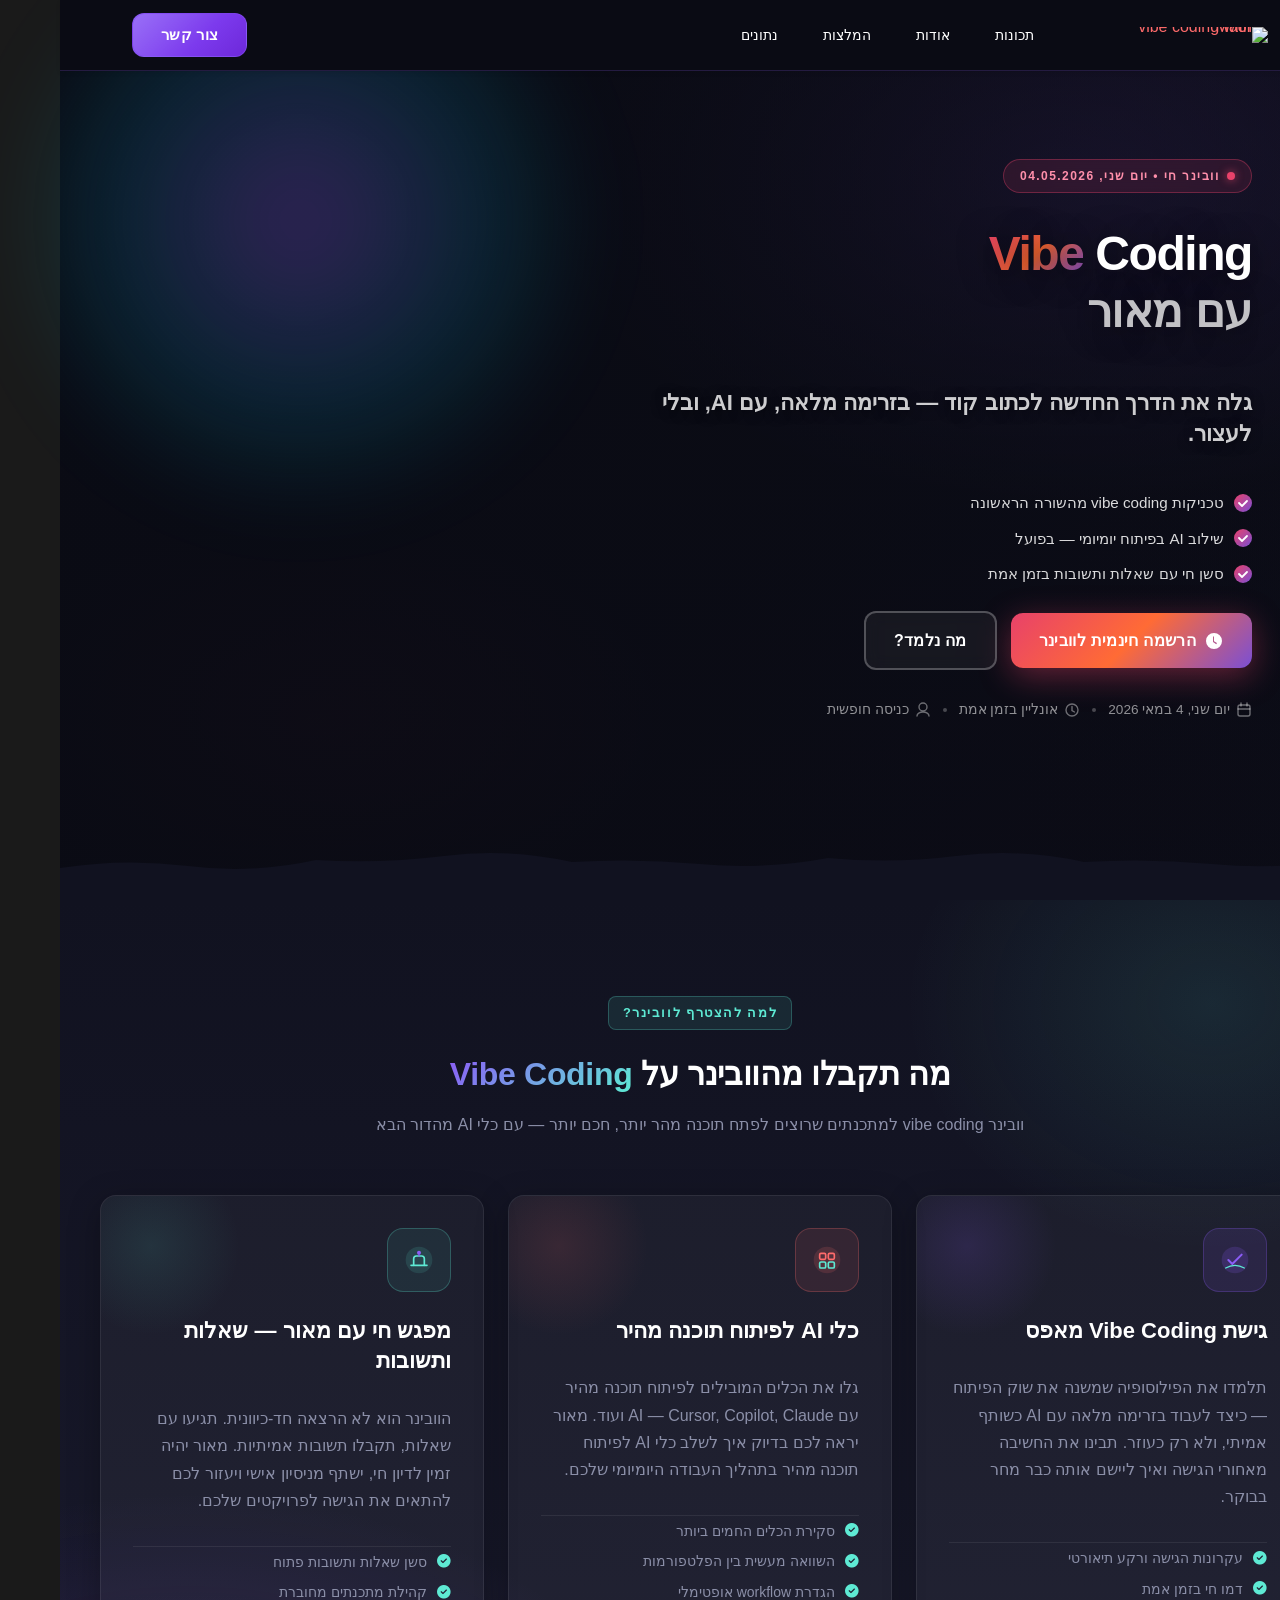
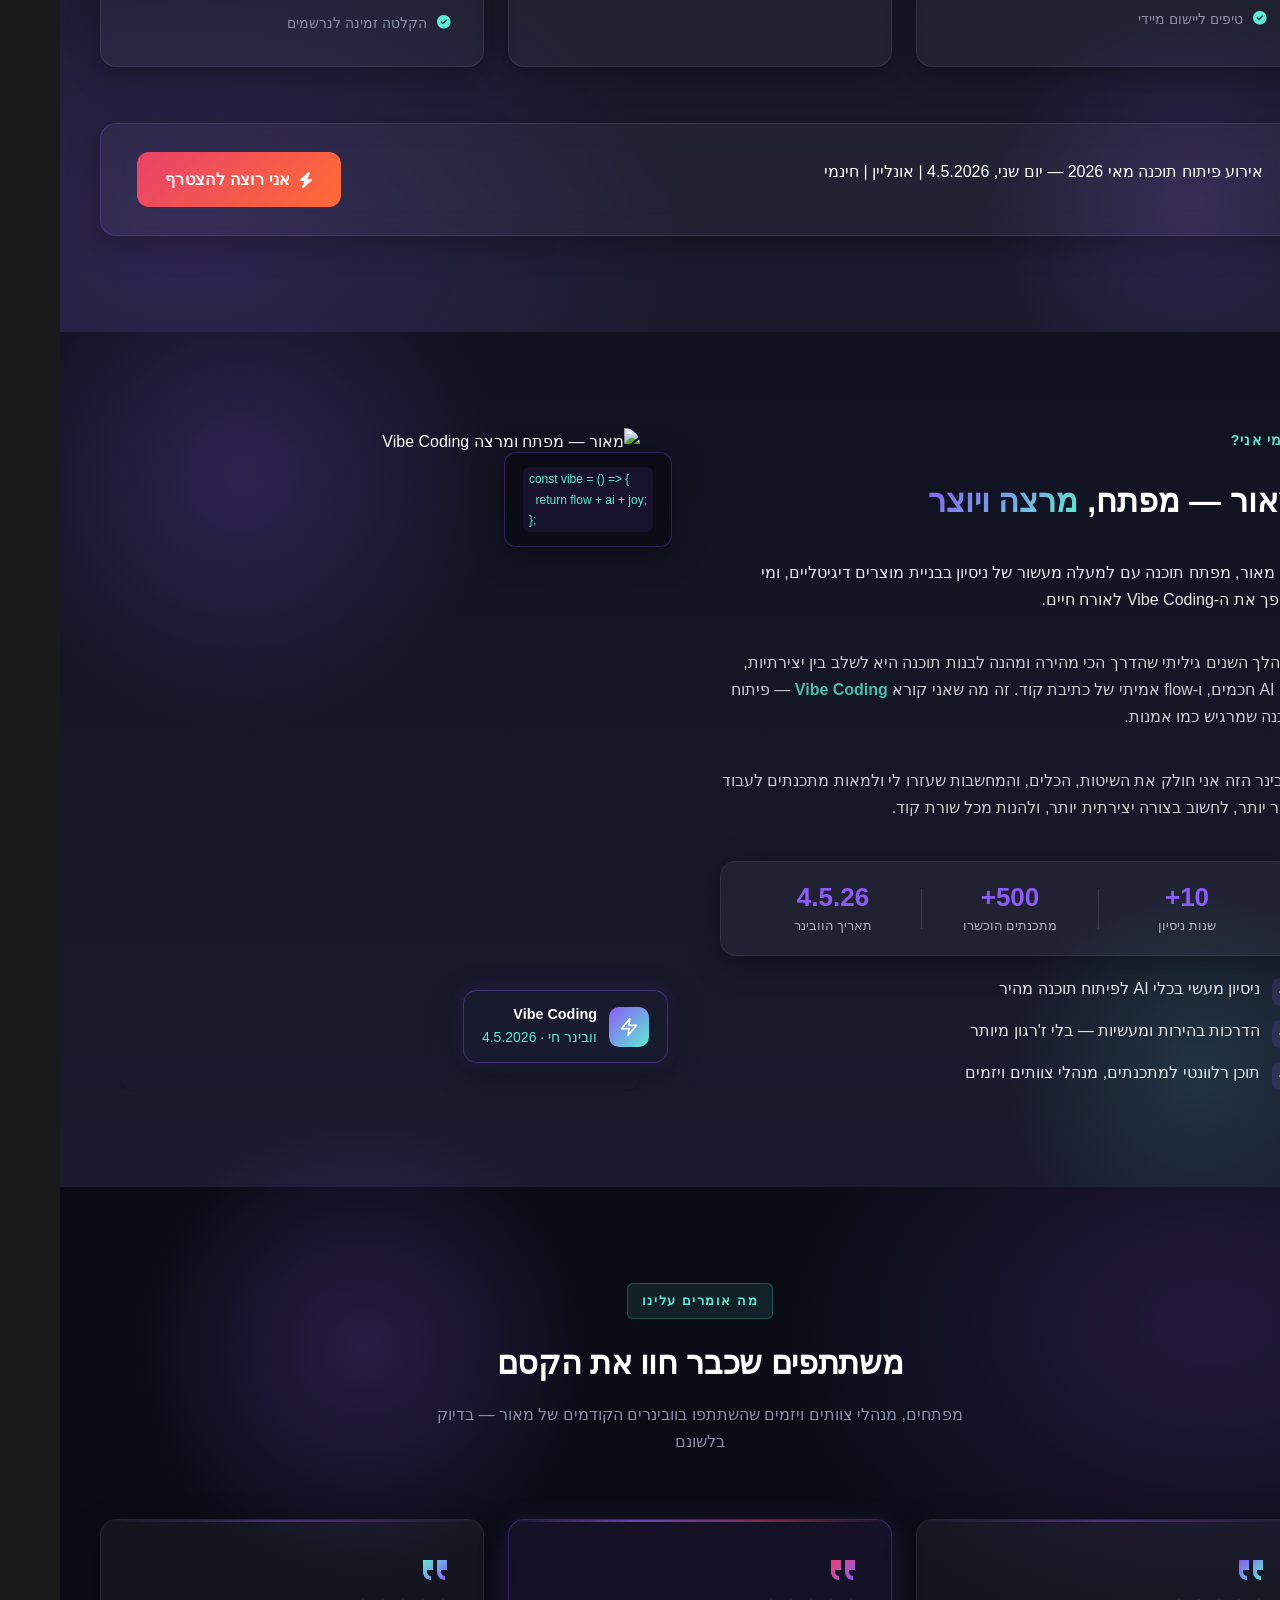
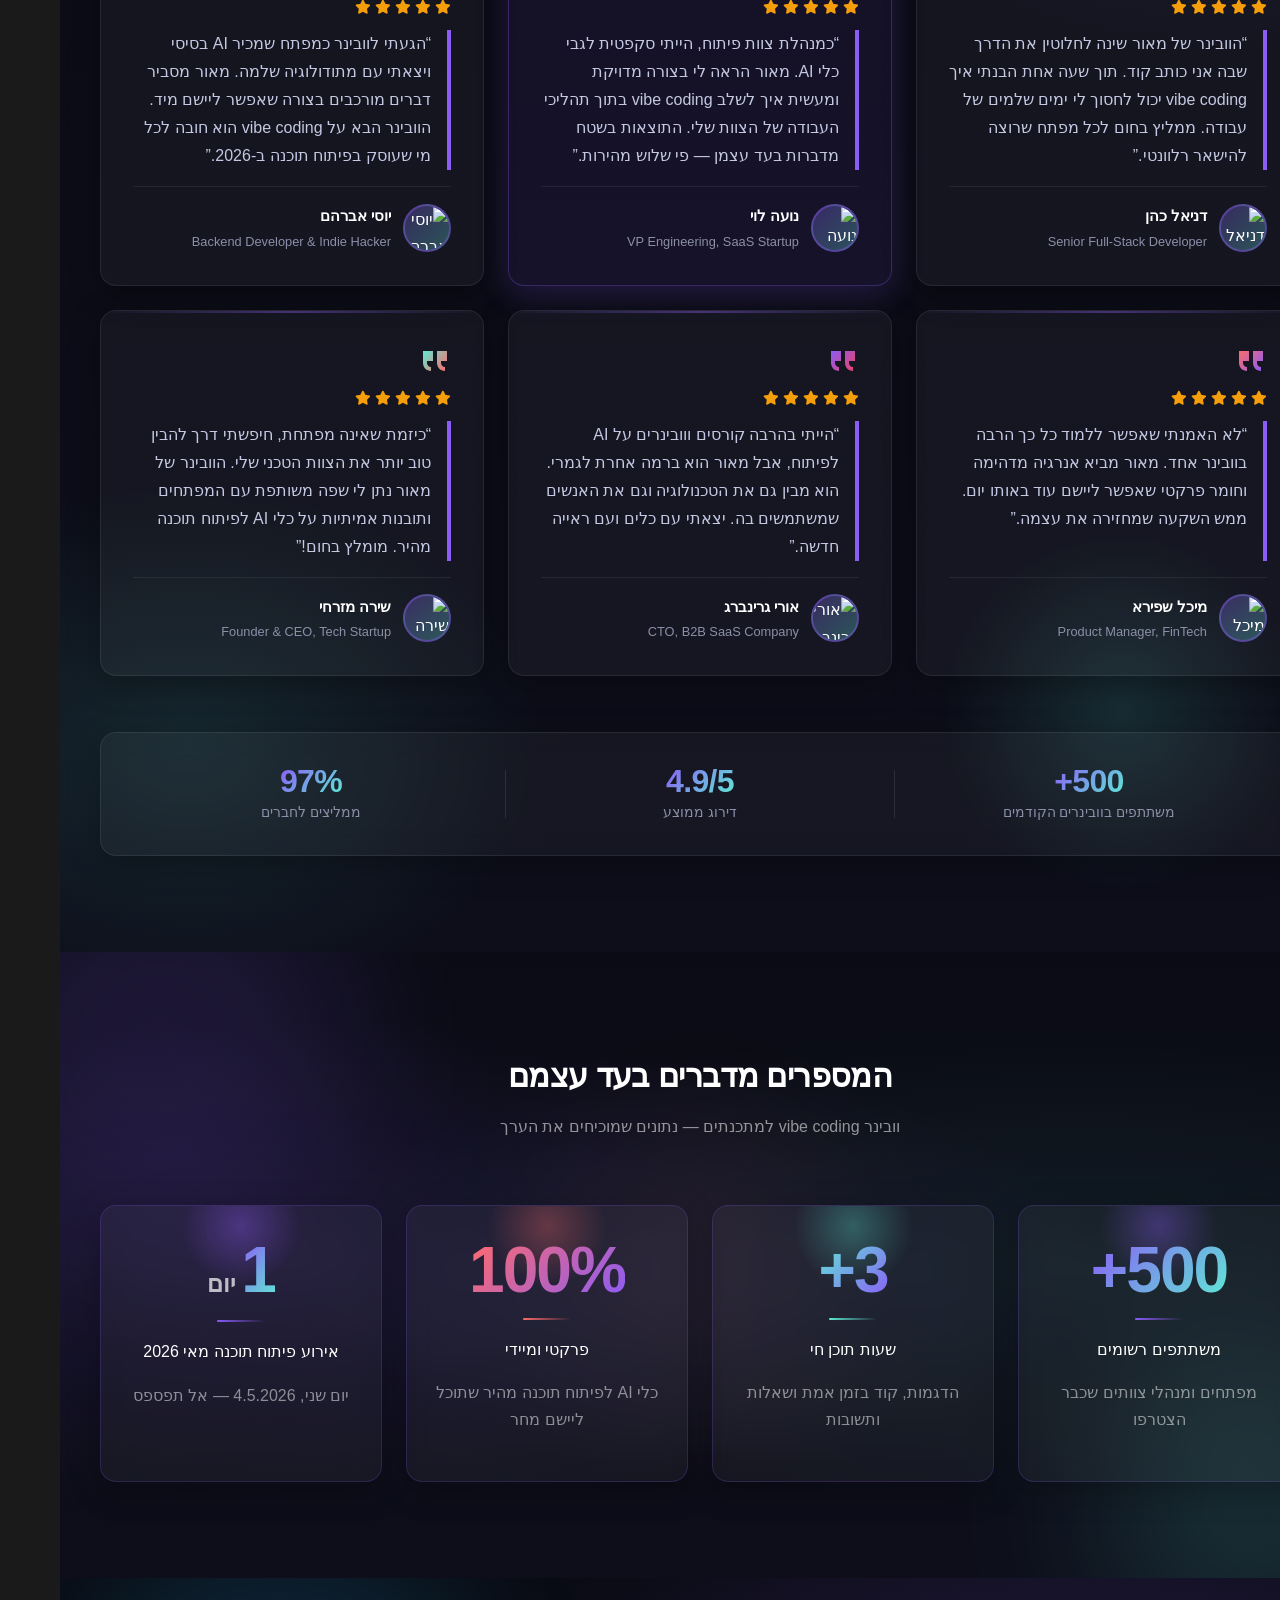
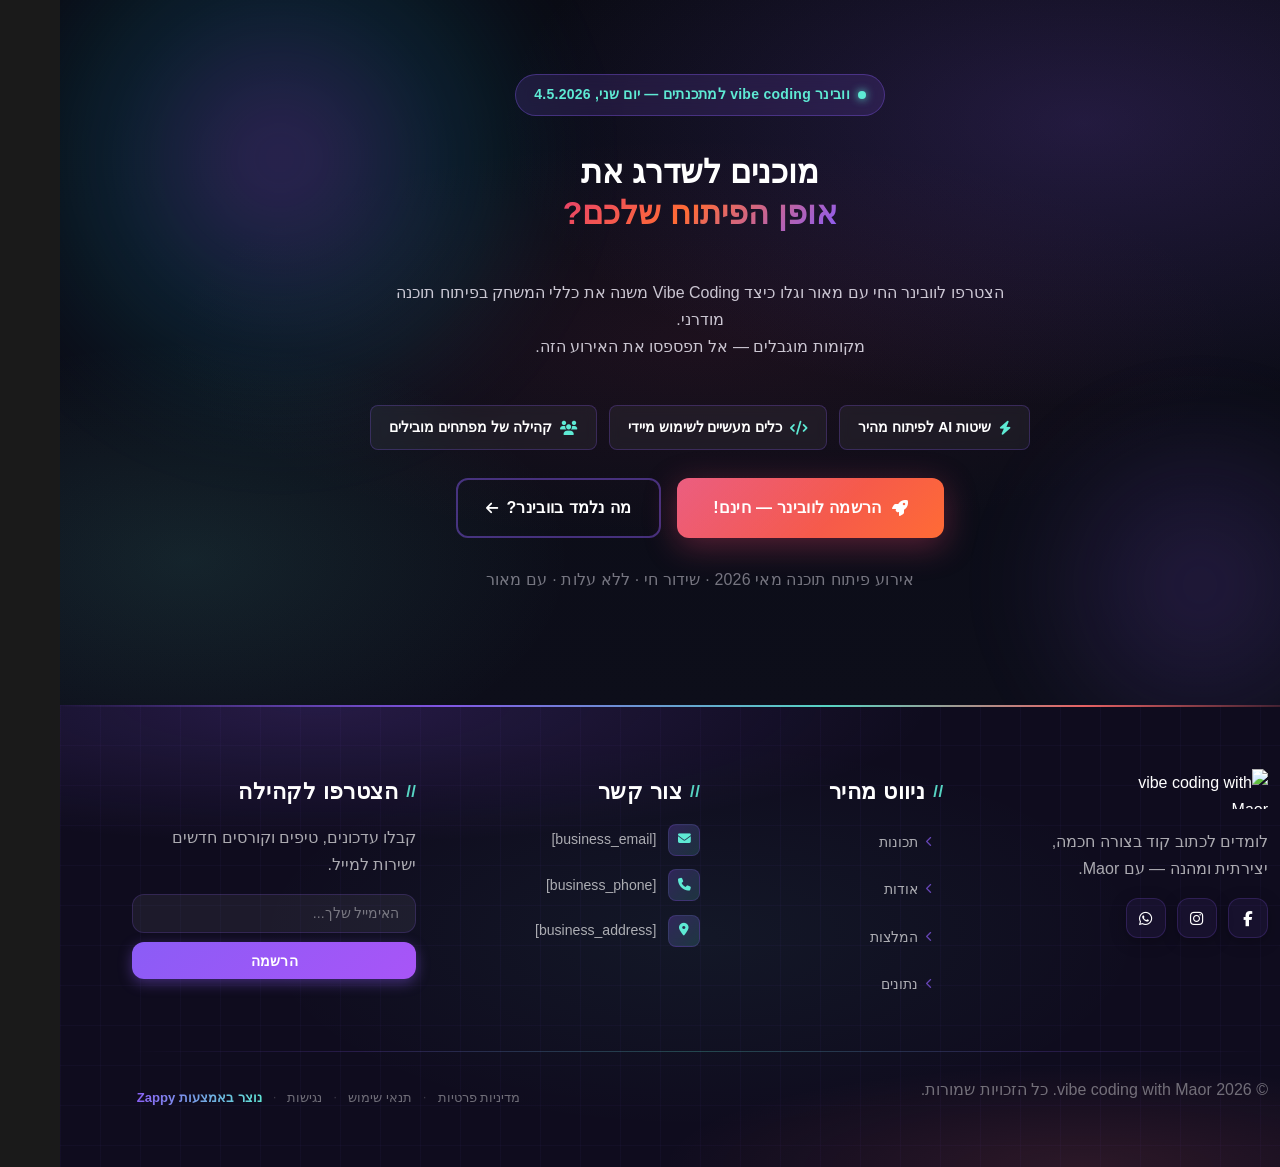
==== commit 868b2e2b: "Background sync: Progressive GitHub Sync" ====
--- a/index.html
+++ b/index.html
@@ -1023,19 +1023,19 @@
 
       <!-- Feature list -->
       <ul class="about-features-list">
-        <li>
+        <li data-grid-item-index="0">
           <span class="about-feature-icon" aria-hidden="true">
             <svg data-element-type="icon" data-icon-type="svg" width="18" height="18" viewBox="0 0 24 24" fill="none" stroke="currentColor" stroke-width="2.5" stroke-linecap="round" stroke-linejoin="round"><polyline points="20 6 9 17 4 12"></polyline></svg>
           </span>
           <span>ניסיון מעשי בכלי AI לפיתוח תוכנה מהיר</span>
         </li>
-        <li>
+        <li data-grid-item-index="1">
           <span class="about-feature-icon" aria-hidden="true">
             <svg data-element-type="icon" data-icon-type="svg" width="18" height="18" viewBox="0 0 24 24" fill="none" stroke="currentColor" stroke-width="2.5" stroke-linecap="round" stroke-linejoin="round"><polyline points="20 6 9 17 4 12"></polyline></svg>
           </span>
           <span>הדרכות בהירות ומעשיות — בלי ז'רגון מיותר</span>
         </li>
-        <li>
+        <li data-grid-item-index="2">
           <span class="about-feature-icon" aria-hidden="true">
             <svg data-element-type="icon" data-icon-type="svg" width="18" height="18" viewBox="0 0 24 24" fill="none" stroke="currentColor" stroke-width="2.5" stroke-linecap="round" stroke-linejoin="round"><polyline points="20 6 9 17 4 12"></polyline></svg>
           </span>
@@ -1054,7 +1054,7 @@
 };</code></pre>
         </div>
 
-        <img data-placeholder="index-about-image-1" data-context="Professional photo of Maor, a software developer and educator in his 30s, sitting at a modern desk with multiple monitors showing code and AI tools. Warm studio lighting, confident and approachable expression, dark tech-themed background with purple and teal ambient glow. High-quality portrait suitable for a tech webinar landing page." width="560" height="600" src="/assets/site-index-about-image-1.webp" alt="מאור — מפתח ומרצה Vibe Coding" class="about-main-img">
+        <div data-zappy-zoom-wrapper="true" data-element-id="img-1777784783508-f863pvuwf" data-element-type="image" data-zappy-zoom-wrapper-width="520px" data-zappy-zoom-wrapper-height="663px" data-zappy-zoom-wrapper-width-mode="px" data-zappy-zoom-clip="true" data-zappy-wrapper-margins-applied="true" style="position: relative !important; overflow: hidden !important; width: 520px !important; max-width: 100% !important; margin-left: auto !important; margin-right: auto !important; height: 663px !important; display: block !important;"><img data-placeholder="index-about-image-1" data-context="Professional photo of Maor, a software developer and educator in his 30s, sitting at a modern desk with multiple monitors showing code and AI tools. Warm studio lighting, confident and approachable expression, dark tech-themed background with purple and teal ambient glow. High-quality portrait suitable for a tech webinar landing page." width="560" height="600" src="/assets/site-index-service-image-1-1777789505899-9k2vjz.webp?v=1777789509473" alt="מאור — מפתח ומרצה Vibe Coding" class="about-main-img" data-element-type="image" data-element-id="img-1777784783508-f863pvuwf" style="object-position: 50% 50% !important; display: block; object-fit: cover !important; margin: 0px !important; left: 0% !important; top: 0% !important; width: 100% !important; height: 100% !important; max-width: none !important; max-height: none !important;" data-zappy-zoom="1" data-zappy-original-width="520" data-zappy-original-height="663" data-zappy-object-position="50% 50%"></div>
 
         <!-- Floating badge -->
         <div class="about-badge">
@@ -1545,5 +1545,147 @@
       }, 500);
     })();
     </script>
+
+    <script>
+    (function(){
+      var _applied=false;
+      function _isHeroBg(w){var img=w.querySelector('img');if(img&&(img.getAttribute('data-hero-bg')==='true'||img.getAttribute('data-hero-background')==='true'))return true;var p=(w.style.position||'').replace(/\s*!important\s*/g,'').trim();var ww=(w.style.width||'').replace(/\s*!important\s*/g,'').trim();var hh=(w.style.height||'').replace(/\s*!important\s*/g,'').trim();return p==='absolute'&&ww==='100%'&&hh==='100%';}
+      function fixDesktopWrappers(){
+        // No-op: desktop wrapper restoration is handled by ZAPPY_PUBLISHED_ZOOM_WRAPPER_RUNTIME
+        // in script.js (restoreWrapperDimensions). The old inflation logic here was expanding
+        // small wrappers (e.g. 139px logo wrappers) to their parent width, conflicting with
+        // the correct stored dimensions.
+      }
+      function _parsePos(s){var x=50,y=50;try{var m=(s||'').match(/(-?d+(?:.d+)?)%s+(-?d+(?:.d+)?)%/);if(m){x=parseFloat(m[1]);y=parseFloat(m[2]);}}catch(e){}if(!isFinite(x))x=50;if(!isFinite(y))y=50;return{x:Math.max(0,Math.min(100,x)),y:Math.max(0,Math.min(100,y))};}
+      function _coverPct(iA,cA){if(!isFinite(iA)||iA<=0||!isFinite(cA)||cA<=0)return{w:100,h:100};if(iA>=cA)return{w:(iA/cA)*100,h:100};return{w:100,h:(cA/iA)*100};}
+      function applyMobile(){
+        if(_applied)return;_applied=true;
+        document.querySelectorAll('[data-zappy-zoom-wrapper="true"]').forEach(function(w){
+          if(_isHeroBg(w))return;
+          var cw=w.style.getPropertyValue('width');
+          var _sW=parseFloat(w.getAttribute('data-zappy-zoom-wrapper-width'))||0;
+          var _sH=parseFloat(w.getAttribute('data-zappy-zoom-wrapper-height'))||0;
+          if(!cw&&!(_sW>0&&_sH>0))return;
+          if(!w._zappyDesktop)w._zappyDesktop={wStyle:w.getAttribute('style')};
+          var img=w.querySelector('img');
+          if(!img)return;
+          if(!img._zappyDesktop)img._zappyDesktop={src:img.getAttribute('src'),style:img.getAttribute('style')};
+          var mobileZoomStr=img.getAttribute('data-zappy-mobile-zoom');
+          var mobileZoom=parseFloat(mobileZoomStr);
+          var mobileSrc=img.getAttribute('data-zappy-mobile-src');
+          var mobilePos=img.getAttribute('data-zappy-mobile-object-position');
+          var parentOvf=w.parentElement?((w.parentElement.style.overflow||'')+(window.getComputedStyle(w.parentElement).overflow||'')).trim():'';
+          var inConstrainedParent=parentOvf.indexOf('hidden')!==-1||parentOvf.indexOf('clip')!==-1;
+          if(inConstrainedParent){
+            w.style.setProperty('max-width','100%','important');
+          }else{
+            w.style.setProperty('width','100%','important');
+            w.style.setProperty('max-width','100%','important');
+          }
+          if(mobileSrc)img.src=mobileSrc;
+          function _applyZoomCrop(_img,_w,_ePos,_eZoom){
+            var rect=_w.getBoundingClientRect();
+            if(!rect||!rect.width||!rect.height)return;
+            var nW=_img.naturalWidth||0,nH=_img.naturalHeight||0;
+            if(!(nW>0&&nH>0))return;
+            var iA=nW/nH,cA=rect.width/rect.height;
+            var cv=_coverPct(iA,cA);
+            var wP=100,hP=100;
+            if(_eZoom>=1){wP=cv.w*_eZoom;hP=cv.h*_eZoom;}
+            else{var t2=(_eZoom-0.5)/0.5;if(!isFinite(t2))t2=0;t2=Math.max(0,Math.min(1,t2));wP=100+t2*(cv.w-100);hP=100+t2*(cv.h-100);}
+            var p2=_parsePos(_ePos);
+            var lP=(100-wP)*(p2.x/100);
+            var tP=(100-hP)*(p2.y/100);
+            _img.style.setProperty('position','absolute','important');
+            _img.style.setProperty('left',lP+'%','important');
+            _img.style.setProperty('top',tP+'%','important');
+            _img.style.setProperty('width',wP+'%','important');
+            _img.style.setProperty('height',hP+'%','important');
+            _img.style.setProperty('max-width','none','important');
+            _img.style.setProperty('max-height','none','important');
+            _img.style.setProperty('display','block','important');
+            _img.style.setProperty('object-fit',_eZoom<1?'fill':'cover','important');
+            _img.style.setProperty('transform','none','important');
+            _img.style.setProperty('margin','0','important');
+          }
+          if(_sW>0&&_sH>0){
+            var effZoom=(isFinite(mobileZoom)&&mobileZoom>0)?mobileZoom:(parseFloat(img.getAttribute('data-zappy-zoom'))||1);
+            var effPos=mobilePos||img.getAttribute('data-zappy-object-position')||img.style.objectPosition||'50% 50%';
+            w.style.setProperty('overflow','hidden','important');
+            w.style.setProperty('position','relative','important');
+            w.style.setProperty('width','100%','important');
+            w.style.setProperty('max-width','100%','important');
+            if(_sW>0&&_sH>0){w.style.setProperty('padding-bottom','0','important');w.style.setProperty('aspect-ratio',_sW+'/'+_sH,'important');w.style.setProperty('height','auto','important');}
+            _applyZoomCrop(img,w,effPos,effZoom);
+            if(!(img.complete&&img.naturalWidth>0)){
+              (function(_i,_w2,_p,_z){_i.addEventListener('load',function _ol(){_i.removeEventListener('load',_ol);try{_applyZoomCrop(_i,_w2,_p,_z);}catch(e){}});
+              })(img,w,effPos,effZoom);
+            }
+          }else{
+            if(!inConstrainedParent)w.style.setProperty('height','auto','important');
+            img.style.setProperty('position','relative','important');
+            img.style.setProperty('width','100%','important');
+            img.style.setProperty('height','auto','important');
+            img.style.setProperty('max-width','100%','important');
+            img.style.setProperty('max-height',inConstrainedParent?'none':'400px','important');
+            img.style.setProperty('object-fit','cover','important');
+            img.style.setProperty('left','0','important');
+            img.style.setProperty('top','0','important');
+            img.style.setProperty('transform','none','important');
+          }
+        });
+        document.querySelectorAll('img[data-zappy-mobile-src],img[data-zappy-mobile-object-position],img[data-zappy-mobile-zoom]').forEach(function(img){
+          var zw=img.closest('[data-zappy-zoom-wrapper="true"]');
+          if(zw&&!_isHeroBg(zw))return;
+          if(!img._zappyDesktop)img._zappyDesktop={src:img.getAttribute('src'),style:img.getAttribute('style')};
+          var mobileSrc=img.getAttribute('data-zappy-mobile-src');
+          var mobilePos=img.getAttribute('data-zappy-mobile-object-position');
+          var mobileZoom=parseFloat(img.getAttribute('data-zappy-mobile-zoom'));
+          if(mobileSrc)img.src=mobileSrc;
+          if(mobilePos)img.style.setProperty('object-position',mobilePos,'important');
+          if(mobileZoom>1){
+            img.style.setProperty('transform','scale('+mobileZoom+')','important');
+            img.style.setProperty('transform-origin',mobilePos||'50% 50%','important');
+            var p=img.parentElement;
+            if(p)p.style.setProperty('overflow','hidden','important');
+          }
+        });
+      }
+      function revertDesktop(){
+        if(!_applied)return;_applied=false;
+        document.querySelectorAll('[data-zappy-zoom-wrapper="true"]').forEach(function(w){
+          if(w._zappyDesktop&&w._zappyDesktop.wStyle!=null){w.setAttribute('style',w._zappyDesktop.wStyle);}
+          var img=w.querySelector('img');
+          if(img&&img._zappyDesktop){
+            if(img._zappyDesktop.src!=null)img.setAttribute('src',img._zappyDesktop.src);
+            if(img._zappyDesktop.style!=null)img.setAttribute('style',img._zappyDesktop.style);
+            else img.removeAttribute('style');
+          }
+        });
+        document.querySelectorAll('img[data-zappy-mobile-src],img[data-zappy-mobile-object-position],img[data-zappy-mobile-zoom]').forEach(function(img){
+          var zw=img.closest('[data-zappy-zoom-wrapper="true"]');
+          if(zw&&!_isHeroBg(zw))return;
+          if(img._zappyDesktop){
+            if(img._zappyDesktop.src!=null)img.setAttribute('src',img._zappyDesktop.src);
+            if(img._zappyDesktop.style!=null)img.setAttribute('style',img._zappyDesktop.style);
+            else img.removeAttribute('style');
+          }
+        });
+        _fixHeroBgWrappers();
+        fixDesktopWrappers();
+      }
+      function _fixHeroBgWrappers(){var isMob=window.innerWidth<=768;document.querySelectorAll('[data-zappy-zoom-wrapper="true"]').forEach(function(w){if(!_isHeroBg(w))return;w.style.setProperty('position','absolute','important');w.style.setProperty('top','0','important');w.style.setProperty('left','0','important');w.style.setProperty('width','100%','important');w.style.setProperty('height','100%','important');w.style.setProperty('max-width','none','important');w.style.setProperty('overflow','hidden','important');w.setAttribute('data-zappy-zoom-wrapper-width-mode','full');var img=w.querySelector('img');if(img){img.style.setProperty('width','100%','important');img.style.setProperty('height','100%','important');img.style.setProperty('object-fit','cover','important');img.style.setProperty('position','relative','important');img.style.setProperty('top','0','important');img.style.setProperty('left','0','important');img.style.setProperty('max-width','none','important');img.style.setProperty('max-height','none','important');img.style.setProperty('display','block','important');if(isMob){var mSrc=img.getAttribute('data-zappy-mobile-src');var mPos=img.getAttribute('data-zappy-mobile-object-position');var mZoom=parseFloat(img.getAttribute('data-zappy-mobile-zoom'));if(mSrc){if(!img._zappyDesktop)img._zappyDesktop={src:img.getAttribute('src'),style:img.getAttribute('style')};img.src=mSrc;}if(mPos)img.style.setProperty('object-position',mPos,'important');if(mZoom>1){img.style.setProperty('transform','scale('+mZoom+')','important');img.style.setProperty('transform-origin',mPos||'50% 50%','important');}}}});}
+      function init(){
+        _fixHeroBgWrappers();
+        var mq=window.matchMedia('(max-width:768px)');
+        function onChange(e){if(e.matches)applyMobile();else revertDesktop();}
+        if(mq.matches)applyMobile();
+        else fixDesktopWrappers();
+        try{mq.addEventListener('change',onChange);}catch(e){mq.addListener(onChange);}
+      }
+      if(document.readyState==='loading')document.addEventListener('DOMContentLoaded',init);
+      else setTimeout(init,50);
+    })();
+    </script>
 </body>
 </html>
